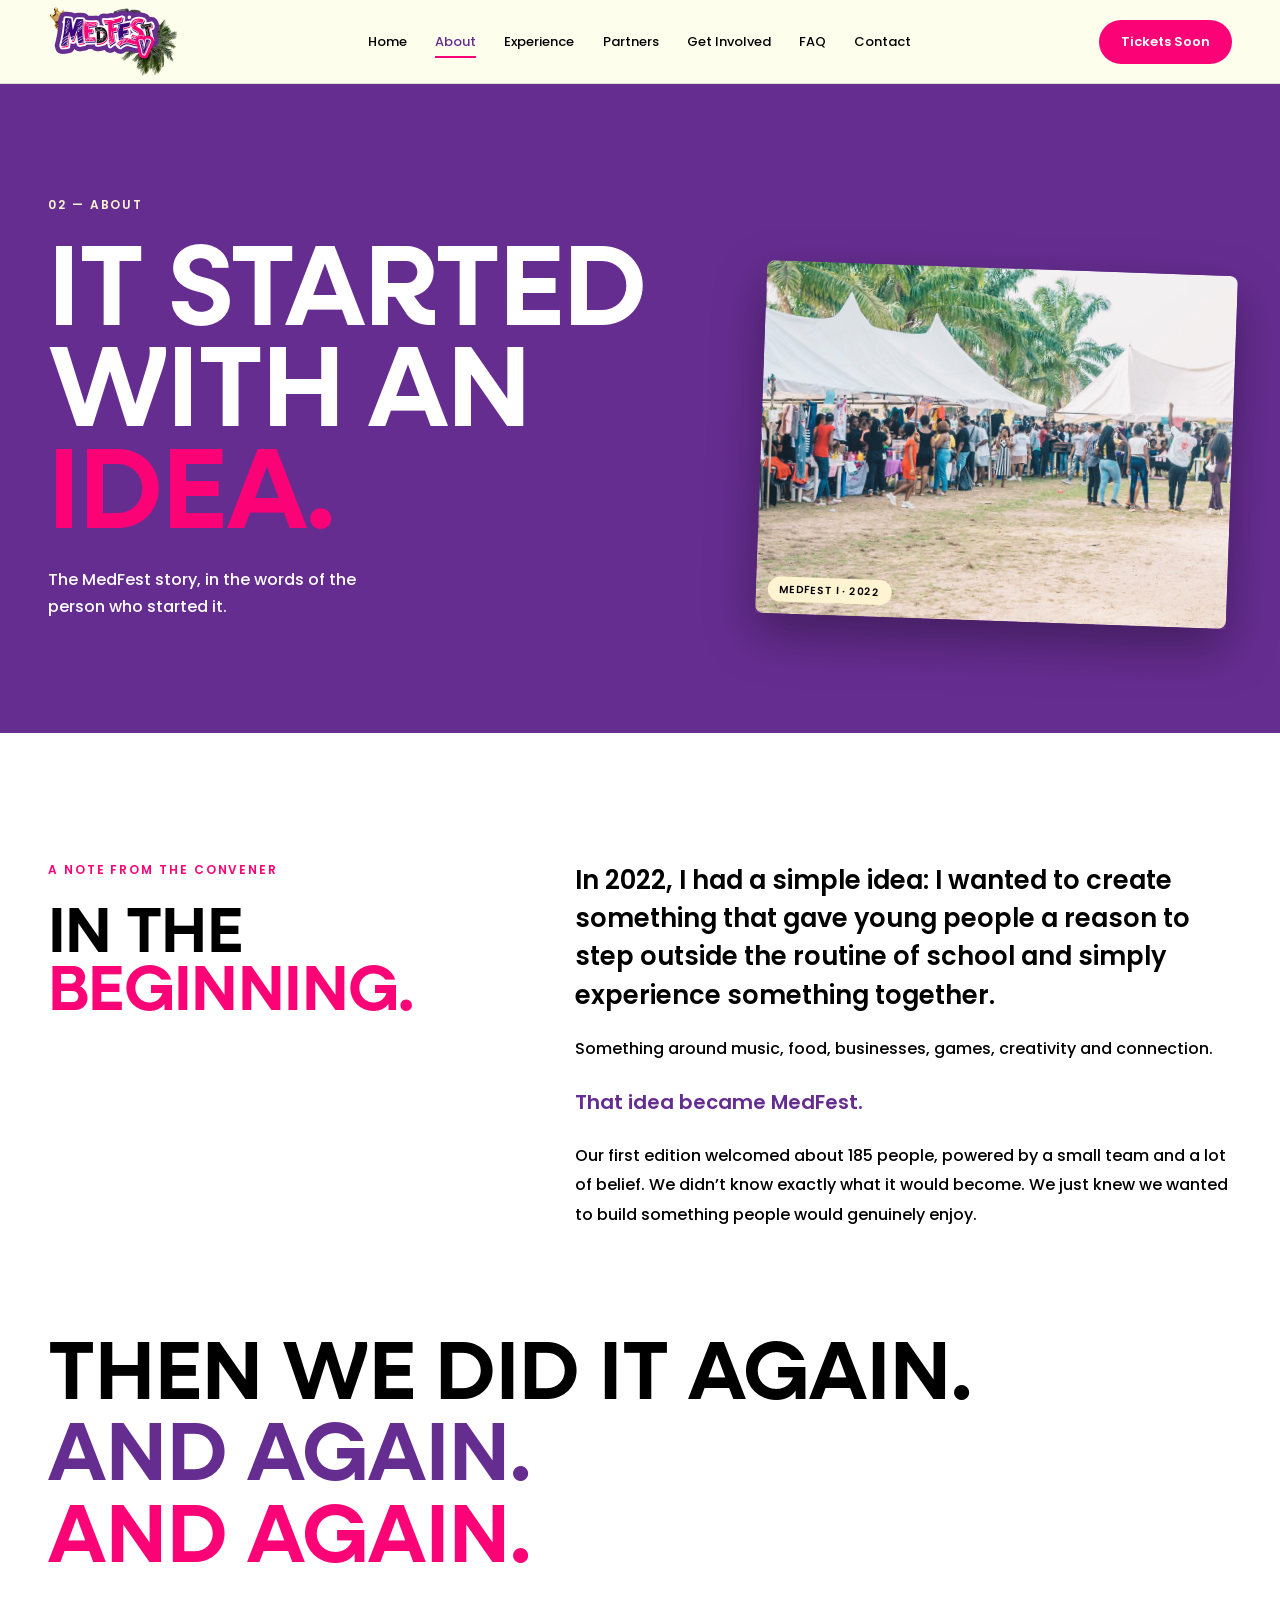
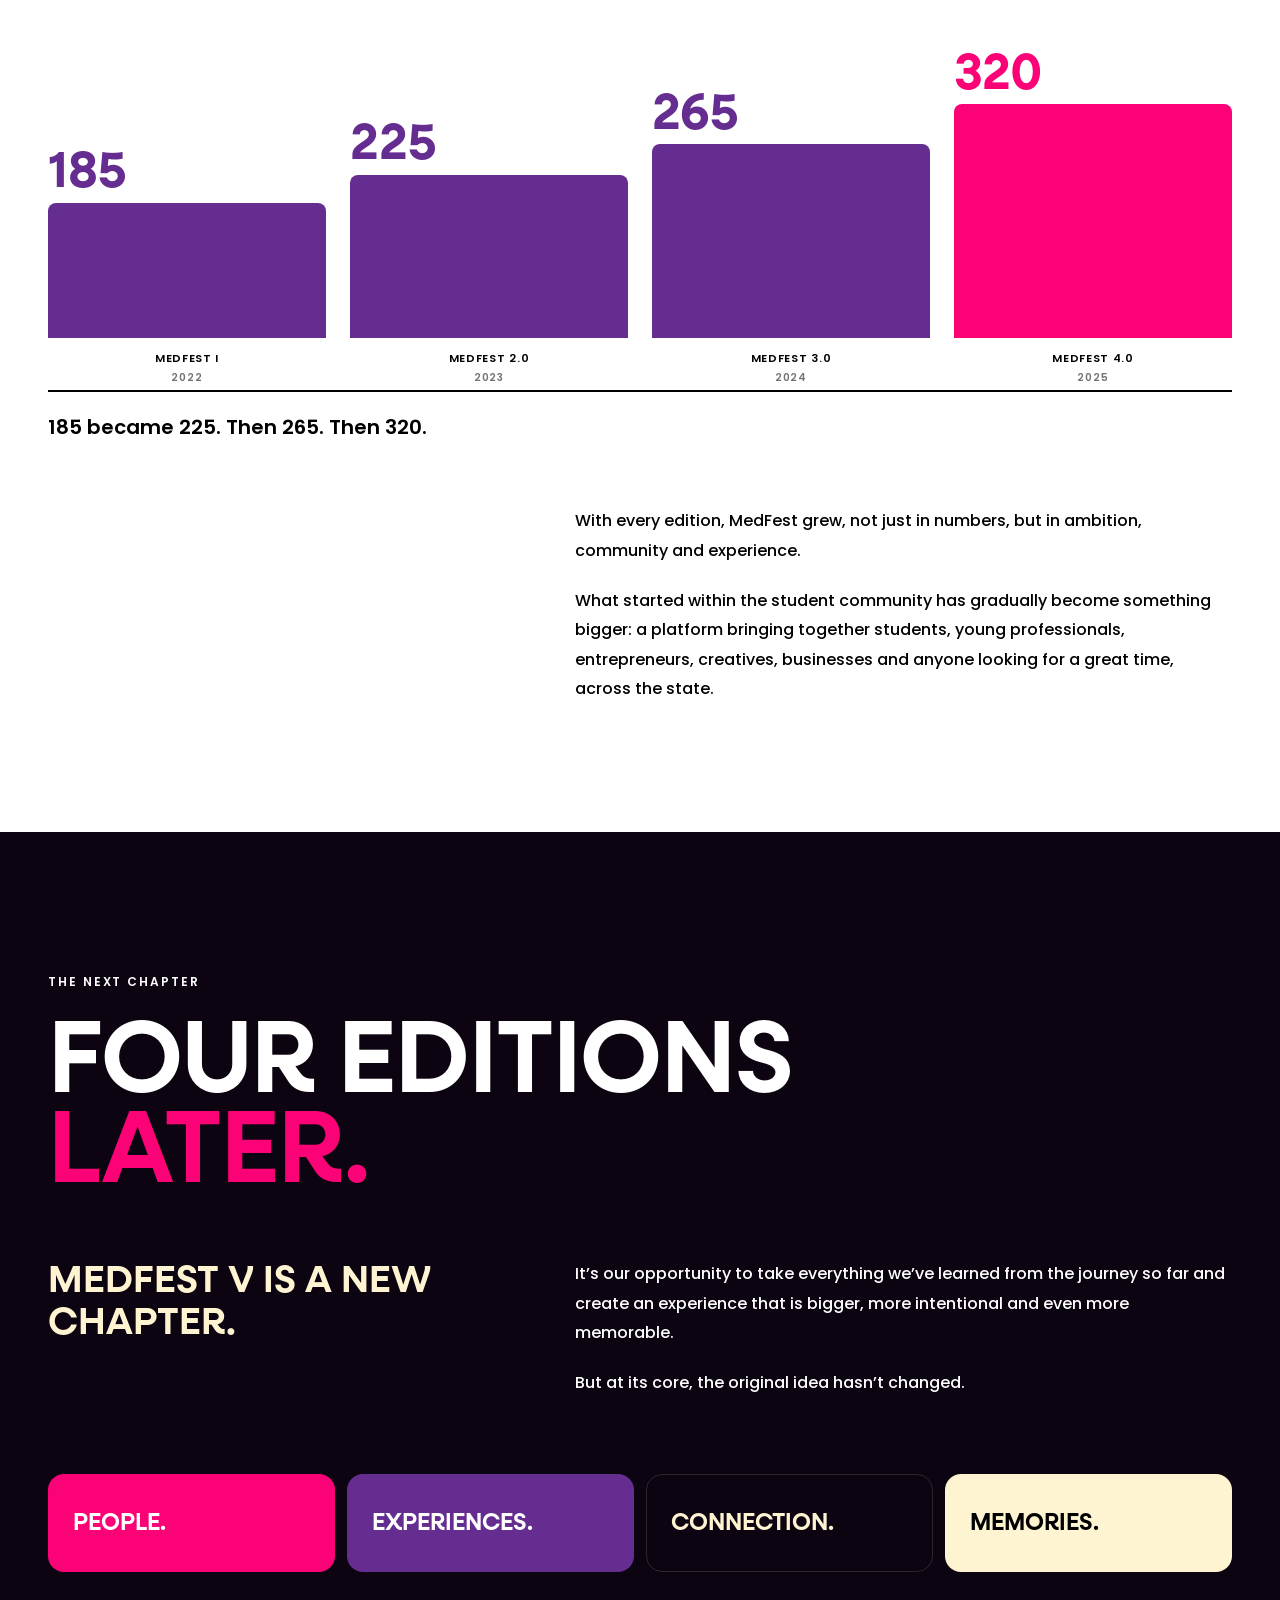
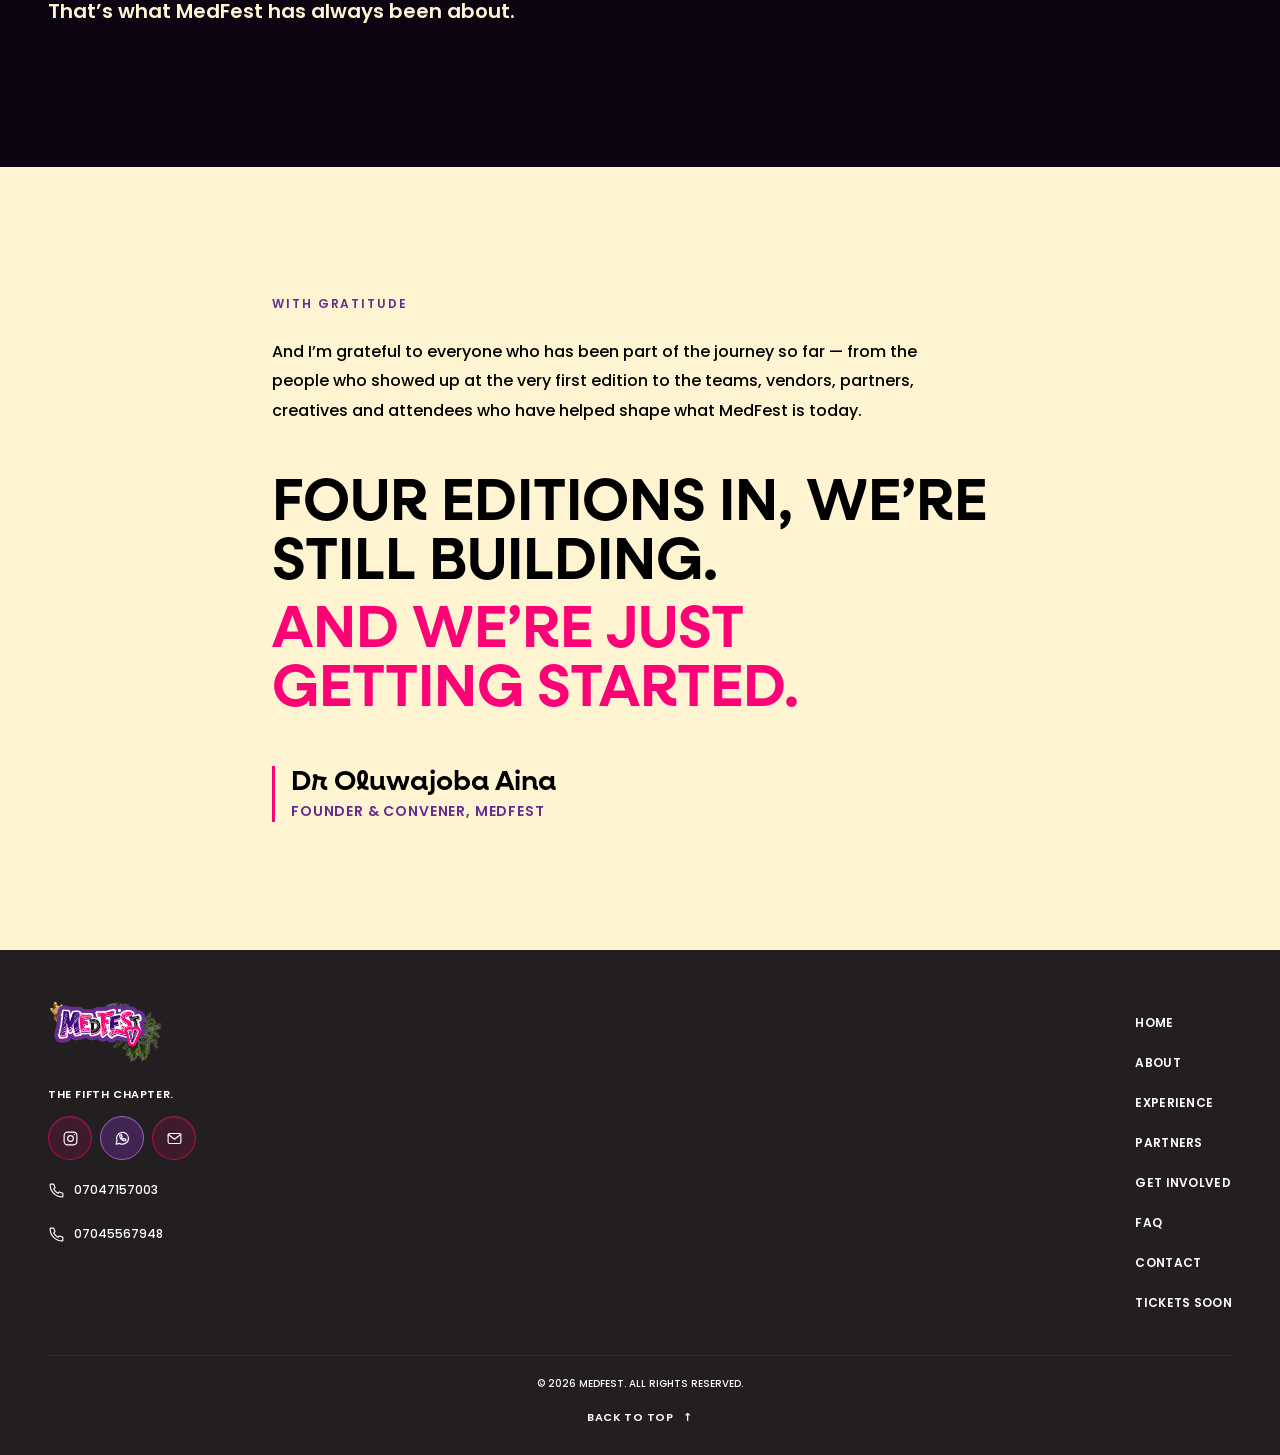
==== pages/about.html @ 867bdc74 "i didi" ====
<!doctype html>
<html lang="en">
  <head>
    <meta charset="UTF-8" />
    <meta name="viewport" content="width=device-width, initial-scale=1.0" />
    <title>About — MedFest V</title>
    <meta name="description" content="It started with an idea. Read the MedFest story from its founder and convener, Dr Oluwajoba Aina." />
    <link rel="icon" href="../assets/icons/favicon.svg" type="image/svg+xml" />
    <link rel="preconnect" href="https://fonts.googleapis.com" />
    <link rel="preconnect" href="https://fonts.gstatic.com" crossorigin />
    <link
      href="https://fonts.googleapis.com/css2?family=Poppins:wght@500;600&display=swap"
      rel="stylesheet"
    />
    <link rel="stylesheet" href="../css/reset.css" />
    <link rel="stylesheet" href="../css/variables.css" />
    <link rel="stylesheet" href="../css/global.css" />
    <link rel="stylesheet" href="../css/components.css" />
    <link rel="stylesheet" href="../css/footer.css" />
    <link rel="stylesheet" href="../css/pages.css" />
    <link rel="stylesheet" href="../css/motion.css" />
    <link rel="stylesheet" href="../css/desktop.css" />
    <link rel="stylesheet" href="../css/tickets.css" />
  </head>
  <body class="navigation-only about-page">
    <header>
      <div id="navbar-root" data-root="../" data-active="about"></div>
      <div id="mobile-menu-root" data-root="../" data-active="about"></div>
    </header>
    <main id="main-content">
      <section class="about-hero" aria-labelledby="about-title">
        <div class="container about-hero__layout">
          <div class="about-hero__content">
            <p class="section-label">02 &mdash; About</p>
            <h1 id="about-title">It started<br />with an <em>idea.</em></h1>
            <p class="about-hero__lead">The MedFest story, in the words of the person who started it.</p>
          </div>
          <figure class="about-hero__photo">
            <img
              src="../assets/images/Medfest 1/WhatsApp Image 2026-09-23 at 16.25.53.jpeg"
              alt="Guests queueing under vendor tents at the first MedFest in 2022"
              decoding="async"
            />
            <figcaption>MedFest I &middot; 2022</figcaption>
          </figure>
        </div>
      </section>

      <section class="about-note" aria-labelledby="about-note-title">
        <div class="container about-note__layout">
          <header class="about-note__head">
            <p class="section-label">A note from the Convener</p>
            <h2 id="about-note-title">In the<br /><em>beginning.</em></h2>
          </header>
          <div class="about-note__body">
            <p class="about-note__opening">
              In 2022, I had a simple idea: I wanted to create something that gave
              young people a reason to step outside the routine of school and
              simply experience something together.
            </p>
            <p>
              Something around music, food, businesses, games, creativity and
              connection.
            </p>
            <p class="about-note__strong">That idea became MedFest.</p>
            <p>
              Our first edition welcomed about 185 people, powered by a small team
              and a lot of belief. We didn&rsquo;t know exactly what it would
              become. We just knew we wanted to build something people would
              genuinely enjoy.
            </p>
          </div>
        </div>

        <div class="container about-growth">
          <p class="about-growth__lines" aria-label="Then we did it again. And again. And again.">
            <span>Then we did it again.</span>
            <span>And again.</span>
            <span>And again.</span>
          </p>
          <div class="about-growth__chart" role="list" aria-label="Attendance at each edition">
            <div class="about-growth__bar" role="listitem" style="--h: 58%">
              <span class="about-growth__value">185</span>
              <span class="about-growth__fill"></span>
              <span class="about-growth__label">MedFest I<small>2022</small></span>
            </div>
            <div class="about-growth__bar" role="listitem" style="--h: 70%">
              <span class="about-growth__value">225</span>
              <span class="about-growth__fill"></span>
              <span class="about-growth__label">MedFest 2.0<small>2023</small></span>
            </div>
            <div class="about-growth__bar" role="listitem" style="--h: 83%">
              <span class="about-growth__value">265</span>
              <span class="about-growth__fill"></span>
              <span class="about-growth__label">MedFest 3.0<small>2024</small></span>
            </div>
            <div class="about-growth__bar about-growth__bar--latest" role="listitem" style="--h: 100%">
              <span class="about-growth__value">320</span>
              <span class="about-growth__fill"></span>
              <span class="about-growth__label">MedFest 4.0<small>2025</small></span>
            </div>
          </div>
          <p class="about-growth__caption">185 became 225. Then 265. Then 320.</p>
        </div>

        <div class="container about-note__layout about-note__layout--after">
          <div class="about-note__head" aria-hidden="true"></div>
          <div class="about-note__body">
            <p>
              With every edition, MedFest grew, not just in numbers, but in
              ambition, community and experience.
            </p>
            <p>
              What started within the student community has gradually become
              something bigger: a platform bringing together students, young
              professionals, entrepreneurs, creatives, businesses and anyone
              looking for a great time, across the state.
            </p>
          </div>
        </div>
      </section>

      <section class="about-chapter" aria-labelledby="about-chapter-title">
        <div class="container">
          <p class="section-label">The next chapter</p>
          <h2 id="about-chapter-title">Four editions<br /><em>later.</em></h2>
          <div class="about-chapter__layout">
            <p class="about-chapter__lead">MedFest V is a new chapter.</p>
            <div class="about-chapter__copy">
              <p>
                It&rsquo;s our opportunity to take everything we&rsquo;ve learned
                from the journey so far and create an experience that is bigger,
                more intentional and even more memorable.
              </p>
              <p>
                But at its core, the original idea hasn&rsquo;t changed.
              </p>
            </div>
          </div>
          <ul class="about-pillars" aria-label="What MedFest has always been about">
            <li>People.</li>
            <li>Experiences.</li>
            <li>Connection.</li>
            <li>Memories.</li>
          </ul>
          <p class="about-chapter__closing">That&rsquo;s what MedFest has always been about.</p>
        </div>
      </section>

      <section class="about-thanks" aria-labelledby="about-thanks-title">
        <div class="container about-thanks__layout">
          <div class="about-thanks__copy">
            <p class="section-label" id="about-thanks-title">With gratitude</p>
            <p class="about-thanks__text">
              And I&rsquo;m grateful to everyone who has been part of the journey
              so far &mdash; from the people who showed up at the very first
              edition to the teams, vendors, partners, creatives and attendees who
              have helped shape what MedFest is today.
            </p>
            <p class="about-thanks__sign-off">
              Four editions in, we&rsquo;re still building.
              <em>And we&rsquo;re just getting started.</em>
            </p>
            <div class="about-signature">
              <p class="about-signature__name">Dr Oluwajoba Aina</p>
              <p class="about-signature__role">Founder &amp; Convener, MedFest</p>
            </div>
          </div>
        </div>
      </section>
    </main>
    <div id="footer-root" data-root="../"></div>
    <script src="../js/utils.js"></script>
    <script src="../data/site.js"></script>
    <script src="../components/navbar.js"></script>
    <script src="../components/footer.js"></script>
    <script src="../js/main.js"></script>
    <script src="../js/motion.js"></script>
    <script src="../js/tickets.js"></script>
  </body>
</html>
---- css/variables.css ----
/* ==========================================================================
   DESIGN TOKENS
   Source of truth: MEDFEST V Brand Presentation (Novura Studios).
   Brand colors:  fb0376 (magenta) · 662d91 (purple) · 000000 (black) · fff4d2 (cream)
  Brand type:    Display "Neulis" · Subheading/Body "Poppins"
   ========================================================================== */

@font-face {
  font-family: "Neulis";
  src: url("../assets/fonts/Neulis%20Font%20Family/Neulis-SemiBold.otf")
    format("opentype");
  font-weight: 600;
  font-style: normal;
  font-display: swap;
}

:root {
  /* ---- Brand colors (verbatim from brand doc) ---- */
  --brand-magenta: #fb0376;
  --brand-purple: #662d91;
  --brand-black: #000000;
  --brand-cream: #fff4d2;

  /* ---- Semantic color roles ---- */
  --color-background: #0c0410; /* near-black with a purple cast — festival night sky */
  --color-background-alt: #150819; /* slightly lifted panel background */
  --color-surface: #1c0d22; /* cards, panels */
  --color-surface-glass: rgba(
    102,
    45,
    145,
    0.28
  ); /* glassmorphism fill, tinted with brand purple */
  --color-border-glass: rgba(255, 244, 210, 0.14);
  --color-primary: var(--brand-magenta);
  --color-secondary: var(--brand-purple);
  --color-text: var(--brand-cream);
  --color-text-dim: #cbb9c4;
  --color-muted: #8d7a92;
  --color-accent: var(--brand-magenta);
  --color-on-light: var(--brand-black);

  /* Light section variant (for future content sections that flip to cream) */
  --color-background-light: var(--brand-cream);
  --color-text-on-light: #241129;

  /* ---- Typography ---- */
  --font-display: "Neulis", sans-serif;
  --font-body: "Poppins", system-ui, sans-serif;

  --fs-2xs: 0.75rem;
  --fs-xs: 0.875rem;
  --fs-sm: 1rem;
  --fs-md: 1.25rem;
  --fs-lg: 1.75rem;
  --fs-xl: 2.5rem;
  --fs-2xl: clamp(2.75rem, 6vw, 4.5rem);
  --fs-3xl: clamp(3.5rem, 9vw, 7.5rem);

  /* ---- Spacing scale ---- */
  --space-3xs: 0.25rem;
  --space-2xs: 0.5rem;
  --space-xs: 0.75rem;
  --space-sm: 1rem;
  --space-md: 1.5rem;
  --space-lg: 2.5rem;
  --space-xl: 4rem;
  --space-2xl: 6rem;
  --space-3xl: 9rem;

  /* ---- Radius ---- */
  --radius-sm: 0.5rem;
  --radius-md: 1rem;
  --radius-lg: 1.75rem;
  --radius-pill: 999px;

  /* ---- Motion ---- */
  --transition-fast: 150ms ease;
  --transition-medium: 320ms cubic-bezier(0.22, 1, 0.36, 1);
  --transition-slow: 640ms cubic-bezier(0.22, 1, 0.36, 1);

  /* ---- Layout ---- */
  --container-max: 1280px;
  --container-pad: clamp(1.25rem, 5vw, 3rem);
  --nav-height: 84px;

  /* ---- Elevation ---- */
  --shadow-glass: 0 8px 32px rgba(0, 0, 0, 0.45);
  --shadow-glow-magenta: 0 0 60px rgba(251, 3, 118, 0.35);
  --shadow-glow-purple: 0 0 80px rgba(102, 45, 145, 0.45);

  --z-nav: 100;
  --z-menu: 200;
  --z-overlay: 150;
}
---- css/global.css ----
/* ==========================================================================
   GLOBAL BASE STYLES
   ========================================================================== */

body {
  background-color: var(--color-background);
  color: var(--color-text);
  font-family: var(--font-body);
  font-weight: 500;
  overflow-x: hidden;
}

/* Ambient festival glow — fixed behind all content, cheap (CSS only, no JS/3D) */
body::before {
  content: "";
  position: fixed;
  inset: 0;
  z-index: -2;
  background:
    radial-gradient(
      60vw 60vw at 12% -10%,
      rgba(251, 3, 118, 0.22),
      transparent 60%
    ),
    radial-gradient(
      70vw 70vw at 110% 20%,
      rgba(102, 45, 145, 0.35),
      transparent 60%
    ),
    var(--color-background);
  pointer-events: none;
}

/* Subtle grain overlay so flat gradients feel textured, not sterile */
body::after {
  content: "";
  position: fixed;
  inset: 0;
  z-index: -1;
  pointer-events: none;
  opacity: 0.05;
  background-image: url("data:image/svg+xml,%3Csvg xmlns='http://www.w3.org/2000/svg' width='120' height='120'%3E%3Cfilter id='n'%3E%3CfeTurbulence type='fractalNoise' baseFrequency='0.85' numOctaves='2' stitchTiles='stitch'/%3E%3C/filter%3E%3Crect width='100%25' height='100%25' filter='url(%23n)'/%3E%3C/svg%3E");
}

.homepage::before,
.homepage::after {
  display: none;
}

h1,
h2,
h3,
h4 {
  font-family: var(--font-display);
  font-weight: 600;
  line-height: 1.05;
  letter-spacing: -0.01em;
}

p {
  max-width: 62ch;
  color: var(--color-text-dim);
}

a {
  transition: color var(--transition-fast);
  -webkit-tap-highlight-color: transparent;
}

button {
  -webkit-tap-highlight-color: transparent;
}

a:focus:not(:focus-visible),
button:focus:not(:focus-visible) {
  outline: none;
}

img {
  border-radius: var(--radius-sm);
}

/* Visible, brand-colored focus ring everywhere — accessibility floor */
:focus-visible {
  outline: 3px solid var(--brand-magenta);
  outline-offset: 3px;
  border-radius: var(--radius-sm);
}

/* Skip link — first focusable element, hidden until tabbed to */
.skip-link {
  position: absolute;
  top: -100%;
  left: var(--space-sm);
  z-index: 999;
  background: var(--brand-cream);
  color: var(--color-on-light);
  padding: var(--space-2xs) var(--space-sm);
  border-radius: var(--radius-sm);
  font-weight: 600;
  transition: top var(--transition-fast);
}

.skip-link:focus {
  top: var(--space-sm);
}

/* ---- Layout primitives ---- */
.container {
  width: 100%;
  max-width: var(--container-max);
  margin-inline: auto;
  padding-inline: var(--container-pad);
}

.visually-hidden {
  position: absolute;
  width: 1px;
  height: 1px;
  overflow: hidden;
  clip: rect(0 0 0 0);
  white-space: nowrap;
}

main {
  display: block;
}

/* ---- Buttons ---- */
.btn {
  display: inline-flex;
  align-items: center;
  justify-content: center;
  gap: var(--space-2xs);
  padding: 0.9em 1.9em;
  border-radius: var(--radius-pill);
  font-family: var(--font-body);
  font-weight: 600;
  font-size: var(--fs-xs);
  white-space: nowrap;
  transition:
    transform var(--transition-fast),
    box-shadow var(--transition-fast),
    background var(--transition-fast);
  will-change: transform;
}

.btn:hover {
  transform: translateY(-2px);
}

.btn:active {
  transform: translateY(0);
}

@media (prefers-reduced-motion: reduce) {
  .btn:hover {
    transform: none;
  }
}

.btn-primary {
  background: linear-gradient(135deg, var(--brand-magenta), #ff3f9a);
  color: var(--brand-cream);
  box-shadow: var(--shadow-glow-magenta);
}

.btn-primary:hover {
  box-shadow: 0 0 70px rgba(251, 3, 118, 0.5);
}

.btn-secondary {
  background: transparent;
  color: var(--brand-cream);
  border: 1.5px solid var(--color-border-glass);
  backdrop-filter: blur(8px);
}

.btn-secondary:hover {
  border-color: var(--brand-cream);
  background: rgba(255, 244, 210, 0.06);
}

/* ---- Section placeholder (used by future homepage sections) ---- */
.section-placeholder {
  padding-block: var(--space-2xl);
  text-align: center;
  border-top: 1px solid var(--color-border-glass);
}

.section-placeholder__eyebrow {
  color: var(--brand-magenta);
  font-weight: 600;
  font-size: var(--fs-xs);
  margin-bottom: var(--space-sm);
}

.section-placeholder ul {
  margin-top: var(--space-md);
  display: flex;
  flex-wrap: wrap;
  gap: var(--space-2xs);
  justify-content: center;
}

.section-placeholder li {
  padding: var(--space-3xs) var(--space-sm);
  border: 1px dashed var(--color-border-glass);
  border-radius: var(--radius-pill);
  font-size: var(--fs-xs);
  color: var(--color-muted);
}

/* ---- Simple page placeholder (About, Experience, Partners, etc.) ---- */
.page-placeholder {
  min-height: 60vh;
  display: flex;
  flex-direction: column;
  align-items: flex-start;
  justify-content: center;
  gap: var(--space-sm);
  padding-block: var(--space-3xl) var(--space-2xl);
}

.page-placeholder .tag {
  color: var(--brand-magenta);
  font-weight: 600;
  font-size: var(--fs-xs);
}
---- css/components.css ----
﻿/* ==========================================================================
   COMPONENTS
   ========================================================================== */

/* ---------------------------------------------------------------------
   Glass utility â€” applied selectively (nav, mobile menu, hero panel),
   never globally, per brand direction: glass creates hierarchy, not noise.
   --------------------------------------------------------------------- */
.glass {
  background: var(--color-surface-glass);
  backdrop-filter: blur(18px) saturate(140%);
  -webkit-backdrop-filter: blur(18px) saturate(140%);
  border: 1px solid var(--color-border-glass);
}

/* ---------------------------------------------------------------------
   NAVBAR
   --------------------------------------------------------------------- */
.navbar {
  position: fixed;
  inset: 0 0 auto;
  z-index: var(--z-nav);
  height: var(--nav-height);
  display: flex;
  align-items: center;
  background: var(--logo-background, #fdfeec);
  color: var(--brand-black);
  border-bottom: 1px solid rgba(0, 0, 0, 0.12);
}
.navbar__inner {
  display: flex;
  align-items: center;
  justify-content: space-between;
  gap: 24px;
}
.navbar__logo {
  display: inline-flex;
  align-items: center;
  gap: 6px;
  font-family: var(--font-display);
  font-size: 28px;
  font-weight: 600;
  letter-spacing: -1px;
  white-space: nowrap;
}
.navbar__logo span {
  color: var(--brand-purple);
}
.navbar__links {
  display: none;
  align-items: center;
  gap: clamp(18px, 2.2vw, 32px);
}
.navbar__link {
  position: relative;
  padding-block: 12px;
  font-size: 13px;
  font-weight: 500;
  white-space: nowrap;
}
.navbar__link:hover,
.navbar__link[aria-current="page"] {
  color: var(--brand-purple);
}
.navbar__link[aria-current="page"]::after {
  content: "";
  position: absolute;
  bottom: 5px;
  left: 0;
  right: 0;
  height: 2px;
  background: var(--brand-magenta);
}
.navbar__actions {
  display: flex;
  align-items: center;
  gap: 12px;
}
.navbar__tickets,
.mobile-menu__cta {
  background: var(--brand-magenta);
  color: #ffffff;
  box-shadow: none;
  border-radius: 999px;
  padding: 12px 22px;
  font-size: 13px;
  font-weight: 600;
}
.navbar__tickets:hover,
.navbar__tickets:active,
.mobile-menu__cta:hover,
.mobile-menu__cta:active {
  background: var(--brand-purple);
  color: #ffffff;
  box-shadow: none;
  transform: none;
}
.navbar__toggle {
  display: inline-flex;
  flex-direction: column;
  justify-content: center;
  align-items: center;
  gap: 5px;
  width: 44px;
  height: 44px;
}
.navbar__toggle span {
  width: 20px;
  height: 2px;
  background: var(--brand-black);
  transition:
    transform 150ms ease,
    opacity 150ms ease;
}
.navbar__toggle[aria-expanded="true"] span:nth-child(1) {
  transform: translateY(7px) rotate(45deg);
}
.navbar__toggle[aria-expanded="true"] span:nth-child(2) {
  opacity: 0;
}
.navbar__toggle[aria-expanded="true"] span:nth-child(3) {
  transform: translateY(-7px) rotate(-45deg);
}
.mobile-menu {
  position: fixed;
  inset: var(--nav-height) 0 auto;
  z-index: var(--z-menu);
  max-height: calc(100dvh - var(--nav-height));
  overflow-y: auto;
  padding: 16px var(--container-pad) 28px;
  background: var(--logo-background, #fdfeec);
  color: var(--brand-black);
  border-bottom: 1px solid rgba(0, 0, 0, 0.12);
}
.mobile-menu[hidden] {
  display: none;
}
.mobile-menu__links {
  display: flex;
  flex-direction: column;
}
.mobile-menu__link {
  padding: 13px 0;
  font-size: 15px;
  font-weight: 500;
}
.mobile-menu__link:hover,
.mobile-menu__link[aria-current="page"] {
  color: var(--brand-purple);
}
.mobile-menu__cta {
  align-self: flex-start;
  margin-top: 16px;
}
.navigation-only {
  background: var(--logo-background, #fdfeec);
}
.navigation-only::before,
.navigation-only::after {
  display: none;
}
@media (min-width: 1080px) {
  .navbar__links {
    display: flex;
  }
  .navbar__toggle,
  .mobile-menu {
    display: none;
  }
}
@media (max-width: 400px) {
  .navbar__inner {
    gap: 10px;
  }
  .navbar__logo {
    font-size: 24px;
  }
  .navbar__actions {
    gap: 4px;
  }
  .navbar__tickets {
    padding: 11px 15px;
    font-size: 12px;
  }
}
/* ---------------------------------------------------------------------
  HERO
  --------------------------------------------------------------------- */
.hero {
  position: relative;
  min-height: calc(92svh - var(--nav-height));
  margin-top: var(--nav-height);
  display: flex;
  align-items: center;
  isolation: isolate;
  overflow: hidden;
}

.hero__media,
.hero__slides,
.hero__slide,
.hero__overlay {
  position: absolute;
  inset: 0;
}

.hero__media {
  z-index: -2;
  background: #18091d;
}

.hero__slides,
.hero__slide {
  width: 100%;
  height: 100%;
}

.hero__slides {
  position: relative;
}

.hero__slide {
  position: absolute;
  inset: 0;
  object-fit: cover;
  object-position: center center;
  opacity: 0;
  transform: scale(1.02);
  transition:
    opacity var(--transition-slow),
    transform 7s ease-out;
}

.hero__slide.is-active {
  opacity: 1;
  transform: scale(1);
}

.hero__overlay {
  z-index: 1;
  background:
    linear-gradient(
      90deg,
      rgba(7, 2, 11, 0.82) 0%,
      rgba(13, 3, 17, 0.48) 48%,
      rgba(8, 2, 10, 0.25) 100%
    ),
    linear-gradient(
      0deg,
      rgba(7, 2, 11, 0.72) 0%,
      transparent 38%,
      rgba(7, 2, 11, 0.18) 100%
    );
  pointer-events: none;
}

.hero__content {
  position: relative;
  z-index: 2;
  display: grid;
  gap: var(--space-md);
  max-width: 46rem;
  padding-top: 0;
  padding-bottom: 7rem;
}

.hero__kicker {
  display: inline-flex;
  align-items: center;
  gap: var(--space-2xs);
  color: var(--brand-cream);
  font-size: var(--fs-xs);
  font-family: var(--font-body);
  font-weight: 600;
  padding-left: 0.8rem;
  border-left: 2px solid var(--brand-magenta);
  width: fit-content;
  text-transform: uppercase;
  letter-spacing: 0.16em;
}

.hero__title {
  font-family: var(--font-display);
  font-weight: 600;
  font-size: var(--fs-3xl);
  color: var(--brand-cream);
  text-wrap: balance;
  text-shadow: 0 4px 36px rgba(0, 0, 0, 0.35);
}

.hero__title-main,
.hero__title-accent {
  display: block;
  white-space: nowrap;
}

.hero__title-main {
  font-size: clamp(1.8rem, 6.5vw, 5rem);
  line-height: 1;
}

.hero__title-accent {
  font-size: clamp(2rem, 8vw, 7rem);
  line-height: 0.95;
  color: transparent;
  background: linear-gradient(
    120deg,
    var(--brand-magenta),
    #ff6fb3 60%,
    var(--brand-cream)
  );
  -webkit-background-clip: text;
  background-clip: text;
}

.hero__meta {
  font-family: var(--font-body);
  font-weight: 600;
  font-size: var(--fs-md);
  color: #ffffff;
  letter-spacing: 0.01em;
}

.hero__desc {
  font-family: var(--font-body);
  font-weight: 500;
  font-size: var(--fs-sm);
  color: #ffffff;
  max-width: 42ch;
}

.hero__actions {
  display: flex;
  flex-direction: column;
  align-items: flex-start;
  gap: var(--space-sm);
  margin-top: var(--space-2xs);
}

.hero__actions .btn {
  min-width: 11rem;
}

.hero__actions .btn-secondary {
  min-width: 14rem;
  justify-content: center;
}

.hero__actions .btn-primary:hover,
.hero__actions .btn-primary:active {
  background: var(--brand-purple);
  box-shadow: none;
}

.hero__actions .btn {
  -webkit-tap-highlight-color: transparent;
}

.hero__actions .btn:focus:not(:focus-visible) {
  outline: none;
}

.hero__scroll {
  position: absolute;
  left: var(--container-pad);
  bottom: var(--space-lg);
  display: flex;
  align-items: center;
  gap: var(--space-2xs);
  font-size: var(--fs-2xs);
  font-weight: 600;
  color: var(--color-muted);
  letter-spacing: 0.16em;
  text-transform: uppercase;
  opacity: 0.8;
}

.hero__scroll-line {
  width: 1px;
  height: 34px;
  background: linear-gradient(var(--brand-magenta), transparent);
  animation: scrollPulse 2.2s ease-in-out infinite;
  transform-origin: top;
}

.hero__next-anchor {
  height: clamp(8rem, 18vw, 16rem);
}

.hero__pattern-strip {
  height: clamp(2rem, 4vw, 3rem);
  overflow: hidden;
  background: var(--brand-black);
}

.hero__pattern-track {
  display: flex;
  width: max-content;
  height: 100%;
  animation: patternSlide 24s linear infinite;
}

.hero__pattern-track img {
  flex: 0 0 auto;
  width: clamp(18rem, 45vw, 34rem);
  height: 100%;
  margin-right: -2px;
  max-width: none;
  object-fit: cover;
  border-radius: 0;
}

@keyframes scrollPulse {
  0%,
  100% {
    transform: scaleY(0.4);
    opacity: 0.4;
  }
  50% {
    transform: scaleY(1);
    opacity: 1;
  }
}

@keyframes patternSlide {
  to {
    transform: translateX(-50%);
  }
}

@media (prefers-reduced-motion: reduce) {
  .hero__scroll-line {
    animation: none;
    transform: scaleY(1);
    opacity: 0.7;
  }
  .hero__slide {
    transition: none;
  }
  .hero__pattern-track {
    animation: none;
  }
}

@media (max-width: 560px) {
  .hero__scroll {
    bottom: 1.25rem;
    font-size: 0.65rem;
  }
  .hero__content {
    padding-bottom: 5rem;
  }
  .hero__overlay {
    background:
      linear-gradient(90deg, rgba(7, 2, 11, 0.76), rgba(7, 2, 11, 0.3)),
      linear-gradient(0deg, rgba(7, 2, 11, 0.78), transparent 55%);
  }
}

/* ---------------------------------------------------------------------
   FOOTER
   --------------------------------------------------------------------- */
.footer {
  border-top: 1px solid var(--color-border-glass);
  padding-block: var(--space-xl) var(--space-lg);
}

.footer__top {
  display: flex;
  flex-wrap: wrap;
  justify-content: space-between;
  gap: var(--space-lg);
  padding-bottom: var(--space-lg);
}

.footer__logo {
  font-family: var(--font-display);
  font-size: var(--fs-lg);
  font-weight: 600;
  color: var(--brand-cream);
}

.footer__logo span {
  color: var(--brand-magenta);
}

.footer__tagline {
  margin-top: var(--space-2xs);
  font-size: var(--fs-xs);
  max-width: 32ch;
}

.footer__nav {
  display: flex;
  flex-wrap: wrap;
  gap: var(--space-lg);
}

.footer__col h3 {
  font-family: var(--font-body);
  font-size: var(--fs-2xs);
  font-weight: 600;
  color: var(--color-muted);
  margin-bottom: var(--space-xs);
  letter-spacing: 0.06em;
}

.footer__col ul {
  display: grid;
  gap: var(--space-2xs);
}

.footer__col a {
  font-size: var(--fs-xs);
  color: var(--color-text-dim);
}

.footer__col a:hover {
  color: var(--brand-cream);
}

.footer__bottom {
  display: flex;
  flex-wrap: wrap;
  justify-content: space-between;
  gap: var(--space-sm);
  padding-top: var(--space-lg);
  border-top: 1px solid var(--color-border-glass);
  font-size: var(--fs-2xs);
  color: var(--color-muted);
}

/* Original supplied logo artwork, framed to its light-background variant. */
.navbar__logo {
  flex-shrink: 0;
}
.navbar__brand-image {
  display: block;
  width: 132px;
  height: 72px;
  object-fit: contain;
  border-radius: 0;
  mix-blend-mode: normal;
}
@media (max-width: 400px) {
  .navbar__brand-image {
    width: 110px;
    height: 60px;
  }
}

/* Suppress the browser's touch flash; keep :focus-visible for keyboards. */
.navbar a,
.navbar button,
.mobile-menu a {
  -webkit-tap-highlight-color: transparent;
}
.navbar a:focus:not(:focus-visible),
.navbar button:focus:not(:focus-visible),
.mobile-menu a:focus:not(:focus-visible) {
  outline: none;
}

/* Header contracts down-page and expands when scrolling back up. */
body {
  --current-nav-height: var(--nav-height);
}
body.nav-compact {
  --current-nav-height: 68px;
}
.navbar {
  height: var(--current-nav-height);
  transition:
    height var(--transition-medium),
    box-shadow var(--transition-medium);
}
.nav-compact .navbar {
  box-shadow: 0 4px 20px rgba(0, 0, 0, 0.08);
}
.navbar__brand-image {
  transform-origin: left center;
  transition: transform var(--transition-medium);
}
.nav-compact .navbar__brand-image {
  transform: scale(0.83);
}
.mobile-menu {
  top: var(--current-nav-height);
  max-height: calc(100dvh - var(--current-nav-height));
  transition:
    top var(--transition-medium),
    max-height var(--transition-medium);
}
.navbar__link::after,
.mobile-menu__link::after {
  content: "";
  position: absolute;
  left: 0;
  right: 0;
  bottom: 5px;
  height: 2px;
  background: var(--brand-magenta);
  transform: scaleX(0);
  transform-origin: left;
  transition: transform var(--transition-medium);
}
.mobile-menu__link {
  position: relative;
  align-self: flex-start;
}
.navbar__link[aria-current="page"]::after,
.mobile-menu__link[aria-current="page"]::after {
  transform: scaleX(1);
}
@media (hover: hover) {
  .navbar__link:hover::after,
  .mobile-menu__link:hover::after {
    transform: scaleX(1);
  }
}
.navbar__link:active::after,
.mobile-menu__link:active::after {
  transform: scaleX(1);
  transition: none;
}
@media (prefers-reduced-motion: reduce) {
  .navbar,
  .navbar__brand-image,
  .mobile-menu,
  .navbar__link::after,
  .mobile-menu__link::after {
    transition: none;
  }
}
---- css/footer.css ----
﻿/* Keep a full viewport of open space before the footer begins. */
.navigation-only {
  display: flex;
  flex-direction: column;
  min-height: 100dvh;
}
.navigation-only:not(.homepage) {
  padding-top: calc(100svh + var(--space-lg));
}
#footer-root {
  margin-top: auto;
  flex-shrink: 0;
  width: 100%;
}
.mf-footer {
  background: #231f20;
  position: relative;
  isolation: isolate;
  border-top: 0;

  color: #ffffff;
  padding-top: clamp(32px, 4vw, 56px);
}
.mf-footer__grid {
  display: grid;
  grid-template-columns: minmax(0, 1fr) max-content;
  align-items: start;
  gap: clamp(20px, 5vw, 80px);
  padding-bottom: 32px;
}
.mf-footer__brand {
  min-width: 0;
  max-width: 380px;
}
.mf-footer__logo {
  display: inline-flex;
  padding: 0;
  background: transparent;
  border-radius: 0;
}
.mf-footer__logo img {
  display: block;
  width: 116px;
  height: auto;
  border-radius: 0;
}
.mf-footer__tagline {
  margin-top: 16px;
  color: #ffffff;
  font-size: 11px;
  font-weight: 600;
  letter-spacing: 0.055em;
  text-transform: uppercase;
}
.mf-footer__socials {
  display: flex;
  flex-wrap: wrap;
  align-items: center;
  gap: 8px;
  margin-top: 14px;
}
.mf-footer__icon,
.mf-footer__phone {
  display: inline-flex;
  align-items: center;
  justify-content: center;
  min-width: 44px;
  min-height: 44px;
  font-size: 12px;
}
.mf-footer__icon {
  background: linear-gradient(
    145deg,
    rgba(255, 255, 255, 0.07),
    rgba(102, 45, 145, 0.16)
  );
  backdrop-filter: blur(12px);
  -webkit-backdrop-filter: blur(12px);
  border: 1px solid rgba(251, 3, 118, 0.4);
  box-shadow: inset 0 1px 0 rgba(255, 255, 255, 0.08);
  border-radius: 50%;
  color: #ffffff;
}
.mf-footer__icon:nth-child(2) {
  background: rgba(102, 45, 145, 0.45);
  border-color: #9860c0;
}
.mf-footer__icon:nth-child(1),
.mf-footer__icon:nth-child(3) {
  background: rgba(251, 3, 118, 0.13);
  border-color: rgba(251, 3, 118, 0.6);
}
.mf-footer__icon:hover {
  background: var(--brand-purple);
  border-color: var(--brand-purple);
}
.mf-footer__phones {
  display: flex;
  flex-direction: column;
  align-items: flex-start;
  flex-basis: 100%;
}
.mf-footer__phone {
  justify-content: flex-start;
  gap: 9px;
  white-space: nowrap;
  color: #ffffff;
}
.mf-footer__socials svg {
  flex-shrink: 0;
  width: 17px;
  height: 17px;
}
.mf-footer__nav {
  text-align: left;
  padding-top: 2px;
}
.mf-footer__nav ul {
  display: grid;
}
.mf-footer__nav a {
  position: relative;
  display: inline-flex;
  align-items: center;
  min-height: 40px;
  font-size: 12px;
  font-weight: 600;
  text-transform: uppercase;
  letter-spacing: 0.025em;
  color: #ffffff;
}
.mf-footer__nav a::after {
  content: "";
  position: absolute;
  left: 0;
  right: 0;
  bottom: 6px;
  height: 2px;
  background: var(--brand-magenta);
  transform: scaleX(0);
  transform-origin: left;
  transition: transform var(--transition-medium);
}
@media (hover: hover) {
  .mf-footer__nav a:hover::after {
    transform: scaleX(1);
  }
}
.mf-footer a,
.mf-footer button {
  -webkit-tap-highlight-color: transparent;
  transition:
    color var(--transition-fast),
    background var(--transition-fast);
}
.mf-footer a:hover,
.mf-footer button:hover {
  color: #ff70b2;
}
.mf-footer a:focus-visible,
.mf-footer button:focus-visible {
  outline: 2px solid var(--brand-cream);
  outline-offset: 4px;
}
.mf-footer__bottom {
  display: flex;
  flex-direction: column;
  align-items: center;
  gap: 4px;
  padding-block: 20px 16px;
  border-top: 1px solid rgba(102, 45, 145, 0.35);
  color: #ffffff;
  text-align: center;
}
.mf-footer__bottom small {
  font-size: 10px;
  text-transform: uppercase;
}
.mf-footer__top {
  display: inline-flex;
  align-items: center;
  justify-content: center;
  gap: 10px;
  min-height: 44px;
  font-size: 11px;
  font-weight: 600;
  letter-spacing: 0.04em;
  text-transform: uppercase;
  color: #ffffff;
}
@media (max-width: 360px) {
  .mf-footer__grid {
    gap: 14px;
  }
  .mf-footer__socials {
    gap: 3px;
  }
  .mf-footer__nav a {
    font-size: 11px;
  }
  .mf-footer__logo img {
    width: 104px;
  }
}
@media (prefers-reduced-motion: reduce) {
  .mf-footer a,
  .mf-footer button,
  .mf-footer__nav a::after {
    transition: none;
  }
}

/* Touch press feedback is immediate, so it appears before navigation. */
.mf-footer__nav a:active::after {
  transform: scaleX(1);
  transition: none;
}
.mf-footer__nav a:hover,
.mf-footer__nav a:active {
  color: #ffffff;
}
---- css/pages.css ----
/* ==========================================================================
   PAGE-SPECIFIC STYLES
   Phase 1 only styles the homepage hero + generic placeholder pages.
   Add a new block here (e.g. "ABOUT PAGE") when a page gets built out.
   ========================================================================== */

.page-placeholder__title {
  font-size: var(--fs-2xl);
  color: var(--brand-cream);
  max-width: 20ch;
}

.page-placeholder__desc {
  font-size: var(--fs-sm);
  max-width: 50ch;
}

.what-is {
  padding-block: clamp(5rem, 11vw, 10rem);
  background: #ffffff;
  color: var(--brand-black);
}

.what-is__intro {
  display: grid;
  grid-template-columns: minmax(0, 1.1fr) minmax(18rem, 0.9fr);
  gap: clamp(3rem, 9vw, 10rem);
  align-items: center;
}

.section-label {
  margin-bottom: var(--space-md);
  color: var(--brand-magenta);
  font-size: var(--fs-2xs);
  font-weight: 600;
  letter-spacing: 0.16em;
  text-transform: uppercase;
}

.what-is__statement h2 {
  max-width: 12ch;
  font-family: var(--font-display);
  font-size: clamp(3.5rem, 8vw, 8rem);
  line-height: 0.86;
  letter-spacing: 0;
  text-transform: uppercase;
}

.what-is__statement em {
  color: var(--brand-magenta);
  font-style: normal;
}

.what-is__copy {
  display: grid;
  gap: var(--space-md);
  max-width: 34rem;
  padding-bottom: var(--space-2xs);
  color: var(--brand-black);
  font-size: var(--fs-sm);
  line-height: 1.8;
}

.what-is__copy p {
  color: var(--brand-black);
}

.what-is__cards {
  display: grid;
  grid-template-columns: repeat(4, minmax(0, 1fr));
  gap: 1rem;
  margin-top: clamp(4rem, 8vw, 8rem);
}

.what-is__card {
  position: relative;
  isolation: isolate;
  overflow: hidden;
  min-width: 0;
  min-height: clamp(23rem, 32vw, 30rem);
  padding: clamp(1.25rem, 3vw, 2rem);
  display: flex;
  flex-direction: column;
  background: var(--brand-black);
  color: #ffffff;
}

.what-is__card-image {
  position: absolute;
  inset: 0;
  z-index: -2;
  width: 100%;
  height: 100%;
  object-fit: cover;
  object-position: var(--photo-position, center);
  border-radius: 0;
}

.what-is__card::after {
  content: "";
  position: absolute;
  inset: 0;
  z-index: -1;
  background: linear-gradient(
    180deg,
    rgba(0, 0, 0, 0.28),
    transparent 35%,
    rgba(0, 0, 0, 0.5) 65%,
    rgba(0, 0, 0, 0.92)
  );
}

.what-is__card--music {
  --photo-position: 30% center;
}
.what-is__card--food {
  --photo-position: center 55%;
}
.what-is__card--connection {
  --photo-position: 40% center;
}

.what-is__card-number {
  align-self: start;
  margin-bottom: auto;
  padding: 0.35rem 0.5rem;
  border: 1px solid rgba(255, 255, 255, 0.5);
  background: rgba(0, 0, 0, 0.24);
  font-size: var(--fs-2xs);
  font-weight: 600;
  letter-spacing: 0.12em;
}

.what-is__card h3 {
  margin-top: 6rem;
  color: #ffffff;
  font-family: var(--font-display);
  font-size: clamp(1.35rem, 2.3vw, 2rem);
  line-height: 1;
  text-transform: uppercase;
}

.what-is__card p {
  max-width: 23ch;
  margin-top: 0.75rem;
  color: #ffffff;
  font-size: var(--fs-2xs);
  line-height: 1.6;
}

.medfest-v {
  padding-block: clamp(5rem, 11vw, 10rem);
  background: var(--brand-purple);
  color: #ffffff;
}

.medfest-v__layout {
  display: block;
}

.medfest-v__content {
  display: grid;
  gap: var(--space-md);
  max-width: 52rem;
  margin-inline: auto;
}

.medfest-v__content h2 {
  max-width: 8ch;
  font-size: clamp(4rem, 9vw, 8rem);
  line-height: 0.84;
  text-transform: uppercase;
}

.medfest-v__content h2 em {
  color: var(--brand-magenta);
  font-style: normal;
}

.medfest-v__content p:not(.section-label) {
  max-width: 40ch;
  color: #ffffff;
  font-size: var(--fs-sm);
  line-height: 1.8;
}

.medfest-v__content .medfest-v__lead {
  color: #ffffff;
  font-family: var(--font-body);
  font-size: clamp(1.35rem, 2.5vw, 2rem);
  font-weight: 600;
  line-height: 1.15;
}

.medfest-v__cta {
  justify-self: start;
  margin-top: var(--space-2xs);
  color: #ffffff;
}

.medfest-v__cta:hover,
.medfest-v__cta:active {
  background: var(--brand-black);
  color: #ffffff;
}

.experience-section {
  padding-block: clamp(5rem, 11vw, 10rem);
  background: var(--brand-black);
  color: #ffffff;
}

.experience-section__intro {
  display: flex;
  align-items: end;
  justify-content: space-between;
  gap: var(--space-lg);
  margin-bottom: clamp(3rem, 7vw, 6rem);
}

.experience-section__intro .section-label {
  margin-bottom: 0;
  color: var(--brand-magenta);
}

.experience-section__intro h2 {
  max-width: 9ch;
  margin-left: auto;
  font-size: clamp(3.5rem, 8vw, 7rem);
  line-height: 0.85;
  text-align: right;
  text-transform: uppercase;
}

.experience-section__intro h2 em {
  color: var(--brand-magenta);
  font-style: normal;
}

.experience-grid {
  display: grid;
  grid-template-columns: repeat(3, minmax(0, 1fr));
  gap: 1rem;
}

.experience-card {
  position: relative;
  min-height: clamp(22rem, 38vw, 34rem);
  overflow: hidden;
  isolation: isolate;
  background: var(--brand-purple);
}

.experience-card img,
.experience-card__overlay {
  position: absolute;
  inset: 0;
  width: 100%;
  height: 100%;
}

.experience-card img {
  z-index: -2;
  object-fit: cover;
  border-radius: 0;
  transition: transform var(--transition-slow);
}

.experience-card__overlay {
  z-index: -1;
  background: linear-gradient(
    0deg,
    rgba(0, 0, 0, 0.9) 0%,
    rgba(0, 0, 0, 0.18) 65%,
    rgba(0, 0, 0, 0.08) 100%
  );
}

.experience-card__content {
  height: 100%;
  display: flex;
  flex-direction: column;
  justify-content: end;
  padding: clamp(1.25rem, 3vw, 2rem);
}

.experience-card__number {
  margin-bottom: auto;
  color: var(--brand-cream);
  font-size: var(--fs-2xs);
  font-weight: 600;
  letter-spacing: 0.14em;
}

.experience-card h3 {
  max-width: 12ch;
  color: #ffffff;
  font-size: clamp(1.5rem, 2.5vw, 2.3rem);
  line-height: 0.95;
  text-transform: uppercase;
}

.experience-card p {
  max-width: 28ch;
  margin-top: var(--space-xs);
  color: rgba(255, 255, 255, 0.82);
  font-size: var(--fs-2xs);
  line-height: 1.6;
}

.somewhere-tonight {
  --tonight-beige: #e8dbc4;
  position: relative;
  display: flex;
  min-height: 74vh;
  padding-block: clamp(2.75rem, 4.5vw, 4.5rem);
  background:
    radial-gradient(ellipse at 8% 85%, rgba(91, 28, 48, 0.32), transparent 55%),
    radial-gradient(ellipse at 90% 15%, rgba(17, 35, 66, 0.5), transparent 55%),
    #080808;
  color: var(--tonight-beige);
}

.somewhere-tonight::before {
  content: "";
  position: absolute;
  inset: 0;
  background: radial-gradient(
    circle at center,
    rgba(91, 28, 48, 0.16),
    transparent 45%
  );
  pointer-events: none;
}

.somewhere-tonight::after {
  content: "";
  position: absolute;
  top: clamp(2.5rem, 6vw, 5rem);
  right: clamp(2rem, 6vw, 7rem);
  width: clamp(5rem, 9vw, 9rem);
  height: clamp(5rem, 9vw, 9rem);
  border-radius: 50%;
  background: radial-gradient(
    circle at 30% 30%,
    #f4ecde 0%,
    #e8dbc4 28%,
    rgba(232, 219, 196, 0.45) 40%,
    rgba(232, 219, 196, 0.06) 70%,
    transparent 100%
  );
  box-shadow:
    0 0 40px rgba(255, 255, 255, 0.12),
    0 0 80px rgba(91, 28, 48, 0.2);
  opacity: 0.9;
  animation: moonFloat 8s ease-in-out infinite alternate;
  pointer-events: none;
}

.somewhere-tonight__inner {
  position: relative;
  z-index: 1;
  display: grid;
  gap: 1.1rem;
  align-content: center;
  margin-top: 1.5rem;
}

.somewhere-tonight h2 {
  max-width: 7ch;
  font-family: var(--font-display);
  font-size: clamp(2.5rem, 5.8vw, 5.8rem);
  line-height: 0.84;
  text-transform: uppercase;
  color: var(--tonight-beige);
}

.somewhere-tonight h2 em {
  color: var(--tonight-beige);
  font-style: normal;
}

.somewhere-tonight__intro {
  max-width: 32ch;
  color: var(--tonight-beige);
  font-size: clamp(1.15rem, 1.8vw, 1.98rem);
  line-height: 1.18;
  letter-spacing: -0.02em;
}

.somewhere-tonight__copy {
  max-width: 56rem;
  color: rgba(232, 219, 196, 0.9);
  font-size: 0.72rem;
  line-height: 1.8;
}

.somewhere-tonight__copy strong {
  color: var(--tonight-beige);
  font-weight: 700;
  letter-spacing: 0.04em;
}

.somewhere-tonight__tagline {
  margin-top: var(--space-xs);
  color: var(--tonight-beige);
  font-family: var(--font-display);
  font-size: clamp(1.45rem, 2.9vw, 2.9rem);
  line-height: 0.95;
  text-transform: uppercase;
}

.somewhere-tonight__tagline span {
  color: #c7b89e;
}

.somewhere-tonight__coming-wrap {
  width: 100vw;
  margin-left: calc(50% - 50vw);
  overflow: hidden;
  border-block: 1px solid rgba(232, 219, 196, 0.28);
  background: linear-gradient(
    90deg,
    rgba(17, 35, 66, 0.72),
    rgba(91, 28, 48, 0.18),
    rgba(17, 35, 66, 0.72)
  );
  box-shadow: 0 0 30px rgba(91, 28, 48, 0.18);
}

.somewhere-tonight__coming-track {
  display: flex;
  width: max-content;
  align-items: center;
  gap: 2.5rem;
  padding: 0.8rem 1.5rem;
  color: var(--tonight-beige);
  font-size: clamp(0.72rem, 1vw, 0.9rem);
  font-weight: 700;
  letter-spacing: 0.26em;
  text-transform: uppercase;
  white-space: nowrap;
  animation: somewhere-scroll 14s linear infinite;
}

.somewhere-tonight__coming-track span {
  position: relative;
  display: inline-block;
  padding-inline: 0.5rem;
}

.somewhere-tonight__coming-track span::before {
  content: "";
  position: absolute;
  inset: 50% auto auto -0.45rem;
  width: 0.4rem;
  height: 0.4rem;
  border-radius: 50%;
  background: var(--tonight-beige);
  transform: translateY(-50%);
  box-shadow: 0 0 14px rgba(232, 219, 196, 0.9);
}

@keyframes somewhere-scroll {
  0% {
    transform: translateX(0);
  }
  100% {
    transform: translateX(-50%);
  }
}

.medfest-numbers {
  padding-block: clamp(5rem, 10vw, 9rem);
  background: #ffffff;
  color: var(--brand-black);
}

.medfest-numbers__inner {
  display: grid;
  gap: clamp(1.5rem, 4vw, 3rem);
}

.medfest-numbers__intro {
  display: flex;
  align-items: end;
  justify-content: space-between;
  gap: 2rem;
}

.medfest-numbers h2 {
  max-width: 11ch;
  margin-left: auto;
  font-family: var(--font-display);
  font-size: clamp(2.8rem, 6vw, 6rem);
  line-height: 0.9;
  text-transform: uppercase;
  text-align: right;
  color: var(--brand-black);
}

.medfest-numbers__summary {
  max-width: 62rem;
  color: rgba(0, 0, 0, 0.75);
  font-size: clamp(0.9rem, 1.2vw, 1.1rem);
  line-height: 1.8;
}

.medfest-numbers__summary strong {
  color: var(--brand-magenta);
  font-weight: 600;
}

.medfest-numbers__grid {
  display: grid;
  grid-template-columns: repeat(4, minmax(0, 1fr));
  gap: 1rem;
}

.medfest-number {
  display: flex;
  flex-direction: column;
  justify-content: end;
  min-height: 15rem;
  padding: clamp(1.5rem, 3vw, 2.25rem);
  background: #662d91;
  border: 1px solid rgba(251, 3, 118, 0.28);
  box-shadow:
    inset 0 1px 0 rgba(255, 255, 255, 0.05),
    0 18px 38px rgba(0, 0, 0, 0.18),
    0 0 0 1px rgba(102, 45, 145, 0.12);
  transition:
    transform 240ms ease,
    box-shadow 240ms ease,
    border-color 240ms ease;
}

.medfest-number:is(:hover, :focus-visible, :active) {
  transform: translateY(-6px);
  border-color: rgba(251, 3, 118, 0.5);
  box-shadow:
    inset 0 1px 0 rgba(255, 255, 255, 0.08),
    0 22px 42px rgba(0, 0, 0, 0.26),
    0 0 35px rgba(251, 3, 118, 0.12);
}

.medfest-number__value {
  display: block;
  color: var(--brand-cream);
  font-family: var(--font-display);
  font-size: clamp(2.7rem, 5vw, 5rem);
  line-height: 0.9;
  letter-spacing: -0.04em;
}

.medfest-number__label {
  display: block;
  margin-top: 1rem;
  max-width: 12ch;
  color: rgba(255, 244, 210, 0.8);
  font-size: 0.8rem;
  font-weight: 600;
  line-height: 1.5;
  letter-spacing: 0.04em;
  text-transform: uppercase;
}

.journey {
  padding-block: clamp(5rem, 10vw, 8rem);
  overflow: hidden;
  background: var(--brand-purple);
  color: var(--brand-cream);
}

.journey__intro {
  display: grid;
  grid-template-columns: minmax(0, 1fr) minmax(16rem, 0.7fr);
  align-items: end;
  gap: 1.25rem 3rem;
  margin-bottom: clamp(3rem, 6vw, 5rem);
}

.journey__intro .section-label {
  grid-column: 1 / -1;
  margin-bottom: 0;
  color: var(--brand-cream);
}

.journey__intro h2 {
  max-width: 10ch;
  color: #ffffff;
  font-family: var(--font-display);
  font-size: clamp(3rem, 7vw, 6rem);
  line-height: 0.9;
  text-transform: uppercase;
}

.journey__intro h2 em {
  color: var(--brand-magenta);
  font-style: normal;
}

.journey__intro > p:last-child {
  max-width: 34ch;
  justify-self: end;
  color: #ffffff;
  font-size: var(--fs-sm);
  line-height: 1.7;
}

.journey__scroll {
  display: none;
}

.journey__track {
  position: relative;
  display: grid;
  grid-template-columns: repeat(4, minmax(0, 1fr));
  gap: 1rem;
}

.journey__track::before {
  content: "";
  position: absolute;
  top: -1.45rem;
  right: 0;
  left: 0;
  height: 1px;
  background: rgba(255, 244, 210, 0.4);
}

.journey__item {
  position: relative;
  min-width: 0;
}

.journey__stop {
  position: absolute;
  top: -1.8rem;
  left: 1rem;
  z-index: 1;
  width: 0.7rem;
  aspect-ratio: 1;
  border: 2px solid var(--brand-purple);
  border-radius: 50%;
  background: var(--brand-magenta);
  box-shadow: 0 0 0 1px var(--brand-cream);
}

.journey__photo {
  position: relative;
  aspect-ratio: 4 / 3;
}

.journey__photo > img {
  display: block;
  width: 100%;
  aspect-ratio: 4 / 3;
  height: 100%;
  object-fit: cover;
  border-radius: 0;
}

.journey__badge,
.journey__edition {
  position: absolute;
  right: 0.75rem;
  bottom: -0.65rem;
  z-index: 1;
  border: 2px solid var(--brand-cream);
  border-radius: 0.4rem;
  box-shadow: 0 4px 12px rgba(0, 0, 0, 0.3);
  transform: rotate(-5deg);
}

.journey__badge {
  display: block;
  width: 4.5rem;
  aspect-ratio: 106 / 78;
  overflow: hidden;
}

.journey__badge--wide {
  width: 6rem;
  aspect-ratio: 220 / 112;
}

.journey__badge--first {
  aspect-ratio: 146 / 128;
}

.journey__edition {
  padding: 0.5rem 0.65rem;
  background: var(--brand-purple);
  color: var(--brand-cream);
  font-family: var(--font-display);
  font-size: 0.85rem;
  font-weight: 700;
  text-transform: uppercase;
}

.journey__photo > .journey__edition-logo {
  position: absolute;
  right: 0.75rem;
  bottom: -0.65rem;
  z-index: 1;
  width: 7rem;
  height: 2.75rem;
  padding: 0.2rem;
  border: 2px solid var(--brand-cream);
  border-radius: 0.4rem;
  background: var(--brand-cream);
  box-shadow: 0 4px 12px rgba(0, 0, 0, 0.3);
  object-fit: contain;
  transform: rotate(-5deg);
}

.journey__copy {
  padding-top: 1.25rem;
}

.journey__theme {
  min-height: 1.2em;
  color: var(--brand-cream);
  font-size: 0.7rem;
  font-weight: 600;
  letter-spacing: 0.08em;
  line-height: 1.4;
  text-transform: uppercase;
}

.journey__copy h3 {
  margin-top: 0.35rem;
  color: var(--brand-magenta);
  font-family: var(--font-display);
  font-size: clamp(2.25rem, 4vw, 3.5rem);
  line-height: 1;
}

.journey__copy > p:last-child {
  margin-top: 0.6rem;
  color: rgba(255, 244, 210, 0.78);
  font-size: var(--fs-2xs);
  line-height: 1.6;
}

@keyframes moonFloat {
  0% {
    transform: translateY(0) scale(1);
    opacity: 0.78;
  }
  100% {
    transform: translateY(-12px) scale(1.04);
    opacity: 1;
  }
}

@media (hover: hover) {
  .experience-card:hover img {
    transform: scale(1.06);
  }
}

@media (max-width: 800px) {
  .what-is__intro {
    grid-template-columns: 1fr;
    gap: var(--space-2xl);
  }

  .what-is__copy {
    max-width: 42rem;
  }

  .what-is__cards {
    grid-template-columns: repeat(2, minmax(0, 1fr));
  }

  .what-is__card h3 {
    font-size: clamp(1.3rem, 3.5vw, 1.8rem);
    overflow-wrap: anywhere;
  }

  .experience-section__intro {
    display: block;
  }

  .experience-section__intro h2 {
    margin-top: var(--space-lg);
    margin-left: 0;
    text-align: left;
  }

  .experience-grid {
    grid-template-columns: repeat(2, minmax(0, 1fr));
  }

  .somewhere-tonight__intro {
    max-width: 22ch;
  }

  .medfest-numbers__intro {
    display: block;
  }

  .medfest-numbers h2 {
    margin-top: var(--space-lg);
    margin-left: 0;
    text-align: left;
  }

  .medfest-numbers__grid {
    grid-template-columns: repeat(2, minmax(0, 1fr));
  }

  .journey__track {
    grid-auto-columns: minmax(15rem, 42vw);
    grid-auto-flow: column;
    grid-template-columns: none;
    overflow-x: auto;
    overscroll-behavior-inline: contain;
    padding: 2.5rem 0 1.25rem;
    scroll-snap-type: x mandatory;
    scrollbar-color: var(--brand-magenta) rgba(255, 244, 210, 0.2);
    scrollbar-width: thin;
  }

  .journey__track::before {
    top: 1.35rem;
  }

  .journey__track:has(+ .journey__scroll:not([hidden])) {
    scrollbar-width: none;
  }

  .journey__track:has(+ .journey__scroll:not([hidden]))::-webkit-scrollbar {
    display: none;
  }

  .journey__track--scrubbing {
    scroll-snap-type: none;
  }

  .journey__scroll:not([hidden]) {
    display: flex;
    align-items: center;
    min-height: 44px;
    background: linear-gradient(
        rgba(255, 244, 210, 0.25),
        rgba(255, 244, 210, 0.25)
      )
      center / 100% 12px no-repeat;
  }

  .journey__scroll-button {
    flex: 0 0 44px;
    height: 44px;
    padding: 0;
    border: 0;
    background: transparent;
    color: var(--brand-magenta);
    font-size: 12px;
    cursor: pointer;
  }

  .journey__scroll-button:disabled {
    opacity: 0.4;
    cursor: default;
  }

  .journey__scroll-range {
    appearance: none;
    -webkit-appearance: none;
    flex: 1;
    min-width: 0;
    height: 44px;
    margin: 0;
    padding: 0;
    background: transparent;
    cursor: ew-resize;
  }

  .journey__scroll-range::-webkit-slider-runnable-track {
    height: 8px;
    background: transparent;
  }

  .journey__scroll-range::-moz-range-track {
    height: 8px;
    background: transparent;
  }

  .journey__scroll-range::-webkit-slider-thumb {
    appearance: none;
    -webkit-appearance: none;
    width: var(--scroll-thumb, 25%);
    height: 8px;
    border: 0;
    border-radius: 999px;
    background: var(--brand-magenta);
  }

  .journey__scroll-range::-moz-range-thumb {
    width: var(--scroll-thumb, 25%);
    height: 8px;
    border: 0;
    border-radius: 999px;
    background: var(--brand-magenta);
  }

  .journey__scroll :focus-visible {
    outline: 2px solid var(--brand-cream);
    outline-offset: 2px;
  }

  .journey__stop {
    top: 1rem;
  }

  .journey__item {
    scroll-snap-align: start;
  }
}

@media (max-width: 480px) {
  .what-is__statement h2 {
    font-size: clamp(2.8rem, 13vw, 5rem);
  }

  .somewhere-tonight h2 {
    max-width: 7ch;
  }

  .somewhere-tonight__tagline {
    font-size: clamp(1.7rem, 9vw, 2.6rem);
  }

  .medfest-numbers__grid {
    grid-template-columns: 1fr;
  }

  .medfest-number {
    min-height: 12rem;
  }

  .what-is__cards {
    grid-template-columns: 1fr;
  }

  .what-is__card {
    min-height: 26rem;
  }

  .experience-grid {
    grid-template-columns: 1fr;
  }

  .experience-card {
    min-height: 24rem;
  }

  .journey__intro {
    grid-template-columns: 1fr;
  }

  .journey__intro > p:last-child {
    justify-self: start;
  }

  .journey__track {
    grid-auto-columns: minmax(15rem, 82vw);
  }
}

/* Brand partnerships */
.for-brands {
  padding-block: clamp(4rem, 8vw, 8rem);
  background: var(--brand-cream);
  color: var(--brand-black);
}

.for-brands__layout {
  display: grid;
  grid-template-columns: minmax(0, 0.9fr) minmax(0, 1.1fr);
  align-items: center;
  gap: clamp(2rem, 6vw, 6rem);
}

.for-brands__photo {
  position: relative;
  align-self: center;
}

.for-brands__slides {
  position: relative;
  width: 100%;
  aspect-ratio: 1396 / 772;
  overflow: hidden;
}

.for-brands__slide,
.for-brands__slide > img {
  position: absolute;
  inset: 0;
  width: 100%;
  height: 100%;
}

.for-brands__slide[hidden] {
  display: none;
}

.for-brands__slide {
  animation: brand-slide-in 450ms ease both;
}

.for-brands__slide > img {
  display: block;
  object-fit: cover;
  border-radius: 0;
}

.for-brands__slide--identity {
  background: transparent;
}

.for-brands__slide--identity > .for-brands__identity-backdrop {
  z-index: 0;
  filter: blur(5px) brightness(0.58);
  transform: scale(1.04);
}

.for-brands__identity-ghost {
  position: absolute;
  top: 50%;
  left: 50%;
  z-index: 1;
  width: max-content;
  color: rgba(102, 45, 145, 0.48);
  font-family: var(--font-display);
  font-size: clamp(2rem, 7vw, 6rem);
  line-height: 1;
  text-transform: uppercase;
  white-space: nowrap;
  filter: blur(4px);
  opacity: 0.55;
  transform: translate(-50%, -50%);
  pointer-events: none;
}

.for-brands__identity-logo-tile {
  position: absolute;
  top: 50%;
  left: 50%;
  z-index: 2;
  display: grid;
  place-items: center;
  width: min(82%, 28rem);
  padding: clamp(0.6rem, 2vw, 1.25rem);
  background: var(--brand-cream);
  box-shadow: 0 0.8rem 2rem rgba(35, 17, 52, 0.16);
  transform: translate(-50%, -50%);
}

.for-brands__identity-logo {
  display: block;
  width: 100%;
  height: auto;
  object-fit: contain;
}

.for-brands__slide--coming-soon > img {
  filter: blur(5px) brightness(0.58);
  transform: scale(1.04);
}

.for-brands__coming-soon {
  position: absolute;
  inset: 12%;
  display: grid;
  align-content: center;
  justify-items: center;
  padding: clamp(1rem, 4vw, 3rem);
  border: 1px solid rgba(255, 244, 210, 0.72);
  background: rgba(102, 45, 145, 0.72);
  box-shadow: 0 1rem 3rem rgba(35, 17, 52, 0.18);
  color: #ffffff;
  text-align: center;
  backdrop-filter: blur(18px);
  -webkit-backdrop-filter: blur(18px);
}

.for-brands__coming-soon span {
  color: var(--brand-cream);
  font-size: 0.7rem;
  font-weight: 600;
  letter-spacing: 0.14em;
  text-transform: uppercase;
}

.for-brands__coming-soon strong {
  margin-top: 0.55rem;
  font-family: var(--font-display);
  font-size: clamp(2rem, 5vw, 4.5rem);
  line-height: 0.95;
  text-transform: uppercase;
}

.for-brands__coming-soon p {
  max-width: 30ch;
  margin-top: 0.75rem;
  color: #ffffff;
  font-size: var(--fs-2xs);
  line-height: 1.5;
}

.for-brands__carousel-controls {
  position: absolute;
  inset: 0;
  z-index: 2;
  pointer-events: none;
}

.for-brands__carousel-arrow {
  position: absolute;
  top: 50%;
  pointer-events: auto;
  transform: translateY(-50%);
  display: grid;
  place-items: center;
  width: 2.75rem;
  height: 2.75rem;
  padding: 0;
  border: 1px solid rgba(102, 45, 145, 0.42);
  border-radius: 50%;
  background: rgba(255, 244, 210, 0.4);
  color: var(--brand-purple);
  font-size: 1.25rem;
  opacity: 0.68;
  cursor: pointer;
  backdrop-filter: blur(12px);
  -webkit-backdrop-filter: blur(12px);
  transition:
    background-color 180ms ease,
    border-color 180ms ease,
    opacity 180ms ease;
}

.for-brands__carousel-arrow[data-brand-previous] {
  left: 1rem;
}

.for-brands__carousel-arrow[data-brand-next] {
  right: 1rem;
}

.for-brands__carousel-arrow:hover {
  border-color: var(--brand-magenta);
  background: var(--brand-magenta);
  color: #ffffff;
  box-shadow: 0 0 0 2px rgba(255, 255, 255, 0.22);
  opacity: 1;
  transform: translateY(-50%);
}

.for-brands__carousel-count {
  display: flex;
  justify-content: flex-end;
  align-items: baseline;
  gap: 0.3rem;
  margin-top: 0.65rem;
  padding-inline: 0.1rem;
  color: var(--brand-black);
  font-size: 0.75rem;
  font-variant-numeric: tabular-nums;
}

.for-brands__carousel-count [data-brand-slide-current] {
  color: var(--brand-magenta);
  font-weight: 600;
}

.for-brands__carousel-arrow:focus-visible {
  outline: 2px solid #ffffff;
  outline-offset: 2px;
}

@keyframes brand-slide-in {
  from {
    opacity: 0.65;
  }
  to {
    opacity: 1;
  }
}

.for-brands h2 {
  color: var(--brand-black);
  font-family: var(--font-display);
  font-size: clamp(2.8rem, 5.5vw, 5.5rem);
  line-height: 0.95;
  text-transform: uppercase;
}

.for-brands h2 em {
  color: var(--brand-purple);
  font-style: normal;
}

.for-brands__intro {
  margin-top: 1.75rem;
  max-width: 45ch;
  color: var(--brand-black);
  line-height: 1.7;
}

.for-brands__opportunities {
  display: grid;
  grid-template-columns: repeat(2, minmax(0, 1fr));
  gap: 0 1.5rem;
  padding: 0;
  margin-block: 1.5rem 2rem;
  list-style: none;
}

.for-brands__opportunities li {
  display: flex;
  align-items: baseline;
  gap: 0.6rem;
  padding-block: 1rem;
  border-bottom: 1px solid rgba(102, 45, 145, 0.22);
  font-size: 0.875rem;
}

.for-brands__opportunities li::before {
  content: "";
  flex: 0 0 0.4rem;
  height: 0.4rem;
  border-radius: 50%;
  background: var(--brand-magenta);
}

.for-brands__cta {
  gap: 1.5rem;
}

.partnership-page {
  padding-block: clamp(9rem, 15vw, 13rem) 6rem;
  min-height: 80vh;
  background: var(--brand-cream);
  color: var(--brand-black);
}

.partnership-page h1 {
  max-width: 13ch;
  color: var(--brand-purple);
  font-size: clamp(3rem, 7vw, 6rem);
  line-height: 1;
  text-transform: uppercase;
}

.partnership-page p:not(.section-label) {
  max-width: 60ch;
  margin-block: 1.5rem;
  color: var(--brand-black);
  line-height: 1.8;
}

.partnership-page__email {
  display: block;
  width: fit-content;
  margin-top: 1.5rem;
  color: var(--brand-purple);
  text-decoration: underline;
  overflow-wrap: anywhere;
}

@media (max-width: 800px) {
  .for-brands__layout {
    grid-template-columns: 1fr;
  }
  .for-brands__content {
    grid-row: 1;
  }
}

@media (max-width: 480px) {
  .for-brands__opportunities {
    grid-template-columns: 1fr;
  }
  .for-brands__cta {
    width: 100%;
    gap: 0.75rem;
  }
}

/* Journey: MedFest 2.0 logo tile (transparent logo on cream, sized to match badges) */
.journey__photo > .journey__edition-logo {
  width: 8.25rem;
  height: auto;
  aspect-ratio: 745 / 252;
  padding: 0.4rem 0.6rem;
  box-sizing: border-box;
  object-fit: contain;
}

/* Gallery */
.gallery {
  padding-block: clamp(5rem, 10vw, 8rem);
  background: var(--color-background);
  color: var(--brand-cream);
}

.gallery__intro {
  margin-bottom: clamp(2.5rem, 5vw, 4rem);
}

.gallery__intro h2 {
  color: #ffffff;
  font-family: var(--font-display);
  font-size: clamp(3rem, 7vw, 6rem);
  line-height: 0.9;
  text-transform: uppercase;
}

.gallery__intro h2 em {
  color: var(--brand-magenta);
  font-style: normal;
}

.gallery__grid {
  display: grid;
  grid-template-columns: repeat(4, minmax(0, 1fr));
  grid-auto-rows: clamp(9rem, 17vw, 15rem);
  gap: 0.75rem;
}

.gallery__item {
  position: relative;
  min-width: 0;
  overflow: hidden;
  background: var(--color-surface);
}

.gallery__item img {
  display: block;
  width: 100%;
  height: 100%;
  object-fit: cover;
  transition: transform 0.6s ease;
}

.gallery__item figcaption {
  position: absolute;
  bottom: 0.75rem;
  left: 0.75rem;
  padding: 0.3rem 0.65rem;
  border-radius: 999px;
  background: rgba(12, 4, 16, 0.72);
  color: var(--brand-cream);
  font-size: 0.65rem;
  font-weight: 600;
  letter-spacing: 0.08em;
  text-transform: uppercase;
  backdrop-filter: blur(6px);
}

.gallery__item--a { grid-column: span 2; grid-row: span 2; }
.gallery__item--b { grid-row: span 2; }
.gallery__item--e { grid-row: span 2; }
.gallery__item--f { grid-column: span 2; }

.gallery__footer {
  display: flex;
  justify-content: center;
  margin-top: clamp(2.5rem, 5vw, 3.5rem);
}

@media (hover: hover) {
  .gallery__item:hover img {
    transform: scale(1.05);
  }
}

@media (prefers-reduced-motion: reduce) {
  .gallery__item img {
    transition: none;
  }
}

@media (max-width: 900px) {
  .gallery__grid {
    grid-template-columns: repeat(2, minmax(0, 1fr));
    grid-auto-rows: 11rem;
  }

  .gallery__item--a { grid-column: span 2; grid-row: span 2; }
  .gallery__item--b { grid-row: span 2; }
  .gallery__item--e { grid-row: span 2; }
  .gallery__item--f { grid-column: span 2; }
}

@media (max-width: 480px) {
  .gallery__grid {
    grid-auto-rows: 9rem;
    gap: 0.5rem;
  }

  .gallery__item--a { grid-row: span 2; }
}

/* Final CTA */
.final-cta {
  padding-block: clamp(5rem, 11vw, 9rem);
  background: var(--brand-magenta);
  color: var(--brand-cream);
  text-align: center;
}

.final-cta__inner {
  display: flex;
  flex-direction: column;
  align-items: center;
}

.final-cta h2 {
  color: #ffffff;
  font-family: var(--font-display);
  font-size: clamp(3rem, 10vw, 8rem);
  line-height: 0.9;
  text-transform: uppercase;
}

.final-cta h2 em {
  color: var(--brand-cream);
  font-style: normal;
}

.final-cta__meta {
  color: #ffffff;
  margin-top: clamp(1.5rem, 3vw, 2.25rem);
  font-size: var(--fs-md);
  font-weight: 600;
  letter-spacing: 0.06em;
  text-transform: uppercase;
}

.final-cta__lines {
  display: flex;
  flex-direction: column;
  gap: 0.2rem;
  margin-top: clamp(1.5rem, 3vw, 2.25rem);
  color: #ffffff;
  font-size: var(--fs-md);
  line-height: 1.5;
}

.final-cta__tagline {
  margin-top: 1rem;
  color: var(--brand-cream);
  font-size: var(--fs-md);
  font-weight: 600;
}

.final-cta__button {
  margin-top: clamp(2rem, 4vw, 3rem);
  padding: 1.05em 2.6em;
  background: var(--brand-cream);
  color: var(--brand-black);
  font-size: var(--fs-sm);
  letter-spacing: 0.04em;
  text-transform: uppercase;
  box-shadow: 0 10px 30px rgba(0, 0, 0, 0.25);
}

.final-cta__button:hover {
  background: #ffffff;
}

/* ==========================================================================
   ABOUT PAGE
   ========================================================================== */
.about-page.navigation-only:not(.homepage) {
  padding-top: 0;
}

.about-hero {
  margin-top: var(--nav-height);
  padding-block: clamp(4rem, 9vw, 7rem);
  background: var(--brand-purple);
  color: #ffffff;
}

.about-hero__layout {
  display: grid;
  grid-template-columns: minmax(0, 1.15fr) minmax(0, 0.85fr);
  align-items: end;
  gap: clamp(2rem, 6vw, 5rem);
}

.about-hero .section-label {
  color: var(--brand-cream);
}

.about-hero h1 {
  color: #ffffff;
  font-family: var(--font-display);
  font-size: clamp(3.25rem, 9vw, 8rem);
  line-height: 0.88;
  text-transform: uppercase;
}

.about-hero h1 em,
.about-chapter h2 em,
.about-note__head h2 em {
  color: var(--brand-magenta);
  font-style: normal;
}

.about-hero__lead {
  max-width: 34ch;
  margin-top: var(--space-md);
  font-size: var(--fs-sm);
  line-height: 1.7;
}

.about-hero__photo {
  position: relative;
  margin: 0;
  transform: rotate(2deg);
  box-shadow: 0 20px 50px rgba(0, 0, 0, 0.35);
}

.about-hero__photo img {
  display: block;
  width: 100%;
  aspect-ratio: 4 / 3;
  object-fit: cover;
}

.about-hero__photo figcaption {
  position: absolute;
  bottom: 0.75rem;
  left: 0.75rem;
  padding: 0.3rem 0.7rem;
  border-radius: 999px;
  background: var(--brand-cream);
  color: var(--brand-black);
  font-size: 0.65rem;
  font-weight: 600;
  letter-spacing: 0.08em;
  text-transform: uppercase;
}

/* Convener's note */
.about-note {
  padding-block: clamp(4.5rem, 10vw, 8rem);
  background: #ffffff;
  color: var(--brand-black);
}

.about-note__layout {
  display: grid;
  grid-template-columns: minmax(0, 0.8fr) minmax(0, 1.2fr);
  gap: clamp(2rem, 7vw, 7rem);
}

.about-note__head h2 {
  font-family: var(--font-display);
  font-size: clamp(2.5rem, 5vw, 4.25rem);
  line-height: 0.92;
  text-transform: uppercase;
}

.about-note__body {
  display: grid;
  gap: 1.25rem;
  max-width: 44rem;
  font-size: var(--fs-sm);
  line-height: 1.85;
}

.about-note__opening {
  font-size: clamp(1.25rem, 2.2vw, 1.6rem);
  font-weight: 600;
  line-height: 1.5;
}

.about-note__strong {
  color: var(--brand-purple);
  font-size: var(--fs-md);
  font-weight: 600;
}

.about-growth {
  padding-block: clamp(3.5rem, 8vw, 6.5rem);
}

.about-growth__lines {
  display: grid;
  font-family: var(--font-display);
  font-size: clamp(2.25rem, 6.5vw, 5.5rem);
  line-height: 0.98;
  text-transform: uppercase;
}

.about-growth__lines span:nth-child(1) { color: var(--brand-black); }
.about-growth__lines span:nth-child(2) { color: var(--brand-purple); }
.about-growth__lines span:nth-child(3) { color: var(--brand-magenta); }

.about-growth__chart {
  display: grid;
  grid-template-columns: repeat(4, minmax(0, 1fr));
  align-items: end;
  gap: clamp(0.5rem, 2vw, 1.5rem);
  height: clamp(15rem, 28vw, 22rem);
  margin-top: clamp(2.5rem, 5vw, 4rem);
  padding-top: clamp(3rem, 5vw, 4.25rem);
  padding-bottom: 3.25rem;
  border-bottom: 2px solid var(--brand-black);
  position: relative;
}

.about-growth__bar {
  position: relative;
  display: flex;
  flex-direction: column;
  justify-content: flex-end;
  align-items: stretch;
  height: 100%;
}

.about-growth__fill {
  display: block;
  position: absolute;
  right: 0;
  bottom: 0;
  left: 0;
  height: var(--h);
  min-height: 0;
  border-radius: 0.5rem 0.5rem 0 0;
  background: var(--brand-purple);
  transform-origin: bottom;
}

.about-growth__bar--latest .about-growth__fill {
  background: var(--brand-magenta);
}

.about-growth__value {
  position: absolute;
  right: 0;
  bottom: var(--h);
  left: 0;
  margin-bottom: 0.4rem;
  font-family: var(--font-display);
  font-size: clamp(1.75rem, 4vw, 3.25rem);
  line-height: 1;
  color: var(--brand-purple);
}

.about-growth__bar--latest .about-growth__value {
  color: var(--brand-magenta);
}

.about-growth__label {
  position: absolute;
  top: 100%;
  right: 0;
  left: 0;
  margin-top: 0.75rem;
  font-size: 0.7rem;
  font-weight: 600;
  letter-spacing: 0.06em;
  text-transform: uppercase;
  text-align: center;
}

.about-growth__label small {
  display: block;
  margin-top: 0.15rem;
  color: rgba(0, 0, 0, 0.55);
  font-size: 0.65rem;
  letter-spacing: 0.08em;
}

.about-growth__caption {
  margin-top: 1.25rem;
  font-size: var(--fs-md);
  font-weight: 600;
}

.about-note__layout--after {
  padding-top: 0;
}

/* Five editions later */
.about-chapter {
  padding-block: clamp(5rem, 11vw, 9rem);
  background: var(--color-background);
  color: #ffffff;
}

.about-chapter h2 {
  color: #ffffff;
  font-family: var(--font-display);
  font-size: clamp(3rem, 8vw, 7rem);
  line-height: 0.88;
  text-transform: uppercase;
}

.about-chapter__layout {
  display: grid;
  grid-template-columns: minmax(0, 0.8fr) minmax(0, 1.2fr);
  gap: clamp(1.5rem, 7vw, 7rem);
  margin-top: clamp(2.5rem, 5vw, 4rem);
}

.about-chapter__lead {
  color: var(--brand-cream);
  font-family: var(--font-display);
  font-size: clamp(1.6rem, 3vw, 2.5rem);
  line-height: 1.1;
}

.about-chapter__copy {
  display: grid;
  gap: 1.25rem;
  max-width: 40rem;
  font-size: var(--fs-sm);
  line-height: 1.85;
}

.about-pillars {
  display: grid;
  grid-template-columns: repeat(4, minmax(0, 1fr));
  gap: 0.75rem;
  margin-top: clamp(3rem, 6vw, 5rem);
}

.about-pillars li {
  padding: clamp(1.25rem, 3vw, 2.25rem) clamp(0.75rem, 2vw, 1.5rem);
  border: 1.5px solid var(--color-border-glass);
  border-radius: var(--radius-md);
  font-family: var(--font-display);
  font-size: clamp(1.1rem, 2.6vw, 2.25rem);
  line-height: 1;
  text-transform: uppercase;
  overflow-wrap: anywhere;
}

.about-pillars li:nth-child(1) { background: var(--brand-magenta); border-color: transparent; }
.about-pillars li:nth-child(2) { background: var(--brand-purple); border-color: transparent; }
.about-pillars li:nth-child(3) { color: var(--brand-cream); }
.about-pillars li:nth-child(4) { background: var(--brand-cream); color: var(--brand-black); border-color: transparent; }

.about-chapter__closing {
  margin-top: 1.5rem;
  color: var(--brand-cream);
  font-size: var(--fs-md);
  font-weight: 600;
}

/* Gratitude + sign-off */
.about-thanks {
  padding-block: clamp(4.5rem, 10vw, 8rem);
  background: var(--brand-cream);
  color: var(--brand-black);
}

.about-thanks__layout {
  display: grid;
  grid-template-columns: minmax(0, 1fr);
  max-width: 52rem;
}

.about-thanks .section-label {
  color: var(--brand-purple);
}

.about-thanks__text {
  max-width: 40rem;
  font-size: var(--fs-sm);
  line-height: 1.85;
}

.about-thanks__sign-off {
  margin-top: clamp(1.75rem, 4vw, 3rem);
  font-family: var(--font-display);
  font-size: clamp(1.9rem, 4.6vw, 3.75rem);
  line-height: 1;
  text-transform: uppercase;
}

.about-thanks__sign-off em {
  display: block;
  margin-top: 0.15em;
  color: var(--brand-magenta);
  font-style: normal;
}

.about-signature {
  margin-top: clamp(2rem, 4vw, 3rem);
  padding-left: 1rem;
  border-left: 3px solid var(--brand-magenta);
}

.about-signature__name {
  font-family: var(--font-display);
  font-size: var(--fs-lg);
  line-height: 1.1;
}

.about-signature__role {
  margin-top: 0.25rem;
  color: var(--brand-purple);
  font-size: var(--fs-xs);
  font-weight: 600;
  letter-spacing: 0.06em;
  text-transform: uppercase;
}

.about-thanks__photos {
  position: relative;
  aspect-ratio: 4 / 5;
}

.about-thanks__photos img {
  position: absolute;
  width: 72%;
  aspect-ratio: 4 / 3;
  object-fit: cover;
  border: 6px solid #ffffff;
  box-shadow: 0 14px 34px rgba(0, 0, 0, 0.22);
}

.about-thanks__photos img:nth-child(1) { top: 4%; left: 0; transform: rotate(-4deg); }
.about-thanks__photos img:nth-child(2) { right: 0; bottom: 4%; transform: rotate(3deg); }

@media (max-width: 860px) {
  .about-hero__layout,
  .about-note__layout,
  .about-chapter__layout,
  .about-thanks__layout {
    grid-template-columns: 1fr;
  }

  .about-note__layout--after .about-note__head {
    display: none;
  }

  .about-hero__photo {
    max-width: 30rem;
  }

  .about-pillars {
    grid-template-columns: repeat(2, minmax(0, 1fr));
  }

  .about-thanks__photos {
    aspect-ratio: 5 / 4;
    max-width: 30rem;
  }
}

@media (max-width: 480px) {
  .about-growth__label {
    font-size: 0.6rem;
    letter-spacing: 0.02em;
  }
}

/* Override the global dim paragraph colour inside About sections */
.about-hero p,
.about-chapter p {
  max-width: none;
  color: #ffffff;
}

.about-note p,
.about-growth p,
.about-thanks p {
  max-width: none;
  color: var(--brand-black);
}

.about-hero .section-label {
  color: var(--brand-cream);
}

.about-note .section-label {
  color: var(--brand-magenta);
}

.about-thanks .section-label {
  color: var(--brand-purple);
}

.about-note .about-note__strong {
  color: var(--brand-purple);
}

.about-chapter .about-chapter__lead,
.about-chapter .about-chapter__closing {
  color: var(--brand-cream);
}

.about-thanks .about-signature__role {
  color: var(--brand-purple);
}

.about-hero .about-hero__lead {
  max-width: 34ch;
}

.about-note .about-note__body,
.about-chapter .about-chapter__copy,
.about-thanks .about-thanks__text {
  max-width: 44rem;
}

/* About: refinements */
.about-pillars li {
  font-size: clamp(0.9rem, 1.85vw, 1.65rem);
  overflow-wrap: normal;
  word-break: normal;
  hyphens: none;
  letter-spacing: 0;
}

.about-chapter .about-chapter__lead {
  text-transform: uppercase;
}

.about-growth {
  padding-bottom: clamp(2.5rem, 5vw, 4rem);
}

@media (max-width: 860px) {
  .about-pillars li {
    font-size: clamp(1.25rem, 6vw, 1.9rem);
  }
}

@media (max-width: 860px) {
  .about-pillars li {
    padding-inline: 0.85rem;
    font-size: clamp(0.95rem, 4.2vw, 1.9rem);
  }
}

/* Homepage gallery sits on purple so it doesn't run into the dark Somewhere Tonight block */
.gallery {
  background: var(--brand-purple);
}

.gallery__item {
  background: rgba(0, 0, 0, 0.25);
}

.gallery__intro .section-label {
  color: var(--brand-cream);
}

/* ==========================================================================
   GALLERY PAGE
   ========================================================================== */
.about-page.navigation-only:not(.homepage),
.gallery-page.navigation-only:not(.homepage) {
  padding-top: 0;
}

.gpage-hero {
  margin-top: var(--nav-height);
  padding-block: clamp(4rem, 9vw, 7rem) clamp(2.5rem, 5vw, 4rem);
  background: var(--brand-purple);
  color: #ffffff;
}

.gpage-hero .section-label {
  color: var(--brand-cream);
}

.gpage-hero h1 {
  color: #ffffff;
  font-family: var(--font-display);
  font-size: clamp(3.25rem, 9vw, 8rem);
  line-height: 0.88;
  text-transform: uppercase;
}

.gpage-hero h1 em {
  color: var(--brand-magenta);
  font-style: normal;
}

.gpage-hero .gpage-hero__lead {
  max-width: 40ch;
  margin-top: var(--space-md);
  color: #ffffff;
  font-size: var(--fs-sm);
  line-height: 1.7;
}

.gpage {
  padding-block: clamp(2.5rem, 5vw, 4rem) clamp(4rem, 9vw, 7rem);
  background: var(--color-background);
}

.gpage__filters {
  display: flex;
  flex-wrap: wrap;
  gap: 0.6rem;
  margin-bottom: clamp(1.5rem, 3vw, 2.5rem);
}

.gpage__filter {
  display: inline-flex;
  align-items: center;
  gap: 0.5rem;
  min-height: 44px;
  padding: 0.55rem 1.15rem;
  border: 1.5px solid var(--color-border-glass);
  border-radius: var(--radius-pill);
  background: transparent;
  color: var(--brand-cream);
  font-family: var(--font-body);
  font-size: var(--fs-xs);
  font-weight: 600;
  cursor: pointer;
  transition: background var(--transition-fast), border-color var(--transition-fast), color var(--transition-fast);
}

.gpage__filter span {
  font-size: 0.7rem;
  opacity: 0.7;
}

.gpage__filter:hover {
  border-color: var(--brand-cream);
}

.gpage__filter.is-active {
  border-color: var(--brand-magenta);
  background: var(--brand-magenta);
  color: #ffffff;
}

.gpage__filter:focus-visible,
.gpage__open:focus-visible,
.lightbox button:focus-visible {
  outline: 2px solid var(--brand-cream);
  outline-offset: 3px;
}

.gpage__grid {
  columns: 4 16rem;
  column-gap: 0.75rem;
}

.gpage__item {
  position: relative;
  margin: 0 0 0.75rem;
  break-inside: avoid;
  overflow: hidden;
  background: var(--color-surface);
}

.gpage__item[hidden] {
  display: none;
}

.gpage__open {
  position: relative;
  display: block;
  width: 100%;
  padding: 0;
  border: 0;
  background: none;
  cursor: zoom-in;
}

.gpage__open img {
  display: block;
  width: 100%;
  height: auto;
  transition: transform 0.6s ease;
}

.gpage__tag {
  position: absolute;
  bottom: 0.65rem;
  left: 0.65rem;
  padding: 0.28rem 0.65rem;
  border-radius: 999px;
  background: rgba(12, 4, 16, 0.75);
  color: var(--brand-cream);
  font-size: 0.62rem;
  font-weight: 600;
  letter-spacing: 0.08em;
  text-transform: uppercase;
  opacity: 0;
  transform: translateY(4px);
  transition: opacity var(--transition-fast), transform var(--transition-fast);
}

@media (hover: hover) {
  .gpage__open:hover img { transform: scale(1.04); }
  .gpage__open:hover .gpage__tag { opacity: 1; transform: none; }
}

.gpage__open:focus-visible .gpage__tag { opacity: 1; transform: none; }

@media (hover: none) {
  .gpage__tag { opacity: 1; transform: none; }
}

@media (prefers-reduced-motion: reduce) {
  .gpage__open img { transition: none; }
}

@media (max-width: 640px) {
  .gpage__grid { columns: 2; column-gap: 0.5rem; }
  .gpage__item { margin-bottom: 0.5rem; }
  .gpage__filters { flex-wrap: nowrap; overflow-x: auto; margin-inline: calc(var(--container-pad) * -1); padding-inline: var(--container-pad); scrollbar-width: none; }
  .gpage__filter { flex: 0 0 auto; }
}

/* Lightbox */
body.lightbox-open { overflow: hidden; }

.lightbox {
  position: fixed;
  inset: 0;
  z-index: 300;
  display: grid;
  grid-template-columns: auto minmax(0, 1fr) auto;
  align-items: center;
  gap: clamp(0.5rem, 2vw, 1.5rem);
  padding: clamp(3.5rem, 6vw, 4.5rem) clamp(0.75rem, 3vw, 2rem) clamp(1rem, 3vw, 2rem);
  background: rgba(8, 3, 12, 0.94);
}

.lightbox[hidden] { display: none; }

.lightbox__figure {
  display: flex;
  flex-direction: column;
  align-items: center;
  gap: 0.75rem;
  min-width: 0;
  margin: 0;
}

.lightbox__img {
  display: block;
  max-width: 100%;
  max-height: calc(100dvh - 9rem);
  object-fit: contain;
  border-radius: 0.5rem;
}

.lightbox__caption {
  display: flex;
  gap: 1rem;
  color: var(--brand-cream);
  font-size: 0.7rem;
  font-weight: 600;
  letter-spacing: 0.1em;
  text-transform: uppercase;
}

.lightbox__count { opacity: 0.65; }

.lightbox__close,
.lightbox__nav {
  display: grid;
  place-items: center;
  width: 48px;
  height: 48px;
  border: 1.5px solid var(--color-border-glass);
  border-radius: 50%;
  background: rgba(255, 244, 210, 0.08);
  color: var(--brand-cream);
  font-size: 1.4rem;
  line-height: 1;
  cursor: pointer;
  transition: background var(--transition-fast);
}

.lightbox__close:hover,
.lightbox__nav:hover { background: var(--brand-magenta); border-color: var(--brand-magenta); }

.lightbox__close {
  position: absolute;
  top: 0.9rem;
  right: 0.9rem;
  font-size: 1.9rem;
}

@media (max-width: 640px) {
  .lightbox { grid-template-columns: minmax(0, 1fr); align-content: center; }
  .lightbox__nav {
    position: absolute;
    bottom: 1rem;
    width: 44px;
    height: 44px;
  }
  .lightbox__nav--prev { left: 1rem; }
  .lightbox__nav--next { right: 1rem; }
  .lightbox__img { max-height: calc(100dvh - 10rem); }
}

/* ==========================================================================
   HOMEPAGE TICKET CTA
   Type rules: titles = Neulis SemiBold, subheadings = Poppins 600, body = Poppins 500.
   ========================================================================== */
.ticket-cta {
  position: relative;
  overflow: hidden;
  background:
    radial-gradient(ellipse at 85% 20%, rgba(255, 244, 210, 0.22), transparent 55%),
    radial-gradient(ellipse at 5% 100%, rgba(102, 45, 145, 0.55), transparent 60%),
    var(--brand-magenta);
  color: #ffffff;
}

.ticket-cta__strip {
  height: clamp(2rem, 4vw, 3rem);
}

.ticket-cta__layout {
  display: grid;
  grid-template-columns: minmax(0, 1.1fr) minmax(0, 0.9fr);
  align-items: center;
  gap: clamp(2.5rem, 7vw, 6rem);
  padding-block: clamp(4rem, 9vw, 8rem);
}

.ticket-cta__kicker {
  width: fit-content;
  margin-bottom: var(--space-md);
  padding-left: 0.8rem;
  border-left: 2px solid var(--brand-cream);
  max-width: none;
  color: var(--brand-cream);
  font-family: var(--font-body);
  font-size: var(--fs-xs);
  font-weight: 600;
  letter-spacing: 0.14em;
  text-transform: uppercase;
}

.ticket-cta h2 {
  color: #ffffff;
  font-family: var(--font-display);
  font-size: clamp(3.5rem, 9.5vw, 8.5rem);
  font-weight: 600;
  line-height: 0.86;
  text-transform: uppercase;
}

.ticket-cta h2 em {
  color: var(--brand-cream);
  font-style: normal;
}

.ticket-cta__facts {
  display: flex;
  flex-wrap: wrap;
  gap: 0.75rem;
  margin-top: clamp(1.75rem, 4vw, 2.75rem);
}

.ticket-cta__facts li {
  display: inline-flex;
  align-items: center;
  gap: 0.6rem;
  padding: 0.7rem 1.2rem;
  border: 1.5px solid rgba(255, 255, 255, 0.55);
  border-radius: var(--radius-pill);
  background: rgba(255, 255, 255, 0.12);
  font-family: var(--font-body);
  font-size: var(--fs-sm);
  font-weight: 600;
  backdrop-filter: blur(6px);
}

.ticket-cta__facts svg {
  width: 1.15rem;
  height: 1.15rem;
  fill: none;
  stroke: var(--brand-cream);
  stroke-width: 1.8;
  stroke-linecap: round;
  stroke-linejoin: round;
}

/* The ticket */
.ticket-cta__ticket {
  display: flex;
  flex-direction: column;
  max-width: 30rem;
  width: 100%;
  justify-self: center;
  transform: rotate(2deg);
  filter: drop-shadow(0 24px 40px rgba(40, 0, 30, 0.35));
  transition: transform var(--transition-medium);
}

@media (hover: hover) {
  .ticket-cta__ticket:hover { transform: rotate(0deg) translateY(-4px); }
}

.ticket-cta__top,
.ticket-cta__stub {
  padding-inline: clamp(1.5rem, 3.5vw, 2.25rem);
  background: var(--brand-cream);
  color: var(--brand-black);
}

.ticket-cta__top {
  padding-block: clamp(1.5rem, 3vw, 2rem) clamp(1.5rem, 3vw, 2.25rem);
  border-radius: 1.5rem 1.5rem 0 0;
  -webkit-mask:
    radial-gradient(circle 15px at 0 100%, #0000 96%, #000) left / 51% 100% no-repeat,
    radial-gradient(circle 15px at 100% 100%, #0000 96%, #000) right / 51% 100% no-repeat;
  mask:
    radial-gradient(circle 15px at 0 100%, #0000 96%, #000) left / 51% 100% no-repeat,
    radial-gradient(circle 15px at 100% 100%, #0000 96%, #000) right / 51% 100% no-repeat;
}

.ticket-cta__stub {
  position: relative;
  display: grid;
  gap: 1.1rem;
  padding-block: clamp(1.5rem, 3vw, 2rem);
  border-radius: 0 0 1.5rem 1.5rem;
  -webkit-mask:
    radial-gradient(circle 15px at 0 0, #0000 96%, #000) left / 51% 100% no-repeat,
    radial-gradient(circle 15px at 100% 0, #0000 96%, #000) right / 51% 100% no-repeat;
  mask:
    radial-gradient(circle 15px at 0 0, #0000 96%, #000) left / 51% 100% no-repeat,
    radial-gradient(circle 15px at 100% 0, #0000 96%, #000) right / 51% 100% no-repeat;
}

.ticket-cta__stub::before {
  content: "";
  position: absolute;
  top: 0;
  right: 22px;
  left: 22px;
  border-top: 2px dashed rgba(0, 0, 0, 0.28);
}

.ticket-cta .ticket-cta__label {
  max-width: none;
  margin-bottom: 1.25rem;
  color: var(--brand-purple);
  font-family: var(--font-body);
  font-size: 0.72rem;
  font-weight: 600;
  letter-spacing: 0.16em;
  text-transform: uppercase;
}

.ticket-cta__bring {
  display: grid;
  gap: 0.35rem;
}

.ticket-cta__bring li {
  display: flex;
  align-items: baseline;
  gap: 1rem;
  padding-block: 0.55rem;
  border-bottom: 1px solid rgba(0, 0, 0, 0.1);
  color: var(--brand-black);
  font-family: var(--font-body);
  font-size: clamp(1.15rem, 2.4vw, 1.5rem);
  font-weight: 600;
  line-height: 1.25;
}

.ticket-cta__bring li:last-child { border-bottom: 0; }

.ticket-cta__bring li span {
  flex: 0 0 auto;
  color: var(--brand-magenta);
  font-family: var(--font-display);
  font-size: 0.9rem;
  font-weight: 600;
}

.ticket-cta__bring strong {
  color: var(--brand-magenta);
  font-weight: 600;
}

.ticket-cta .ticket-cta__rest {
  max-width: none;
  padding-top: 0.5rem;
  color: var(--brand-black);
  font-family: var(--font-body);
  font-size: var(--fs-sm);
  font-weight: 500;
}

.ticket-cta__button {
  width: 100%;
  padding: 1.1em 1.9em;
  background: var(--brand-magenta);
  color: #ffffff;
  font-size: var(--fs-sm);
  letter-spacing: 0.04em;
  text-transform: uppercase;
  box-shadow: 0 10px 26px rgba(251, 3, 118, 0.4);
}

.ticket-cta__button:hover {
  background: var(--brand-purple);
  box-shadow: 0 10px 26px rgba(102, 45, 145, 0.45);
}

.ticket-cta__button:focus-visible {
  outline: 3px solid var(--brand-black);
  outline-offset: 3px;
}

.ticket-cta__barcode {
  display: block;
  height: 2.1rem;
  margin-top: 0.35rem;
  opacity: 0.8;
  background: repeating-linear-gradient(
    90deg,
    var(--brand-black) 0 2px,
    transparent 2px 5px,
    var(--brand-black) 5px 6px,
    transparent 6px 10px,
    var(--brand-black) 10px 13px,
    transparent 13px 15px
  );
  -webkit-mask: linear-gradient(90deg, #000 0 100%);
}

@media (max-width: 860px) {
  .ticket-cta__layout {
    grid-template-columns: 1fr;
    padding-block: clamp(3rem, 10vw, 5rem);
  }

  .ticket-cta__ticket {
    justify-self: stretch;
    max-width: 34rem;
    transform: none;
  }
}

@media (prefers-reduced-motion: reduce) {
  .ticket-cta__ticket { transition: none; }
  .ticket-cta__ticket:hover { transform: rotate(2deg); }
}

/* Gallery crops: keep faces in frame on portrait photos */
.gallery__item img {
  object-position: 50% 30%;
}

.ticket-cta h2 {
  font-size: clamp(2.75rem, 6.1vw, 6rem);
  line-height: 0.9;
}

@media (max-width: 860px) {
  .ticket-cta h2 {
    font-size: clamp(2.75rem, 13.5vw, 6rem);
  }
}

/* Scope the number style to the numeral only; the text line stays Poppins 600 */
.ticket-cta__bring li > .ticket-cta__line {
  flex: 1 1 auto;
  color: var(--brand-black);
  font-family: var(--font-body);
  font-size: inherit;
  font-weight: 600;
}

/* For brands: partner button (square, brand magenta) */
.for-brands__actions{display:flex;margin-top:.5rem}
.for-brands__cta{display:inline-flex;align-items:center;justify-content:space-between;gap:2rem;padding:1.15rem 1.6rem;border-radius:0;background:var(--brand-magenta);color:#fff;font-family:var(--font-display);font-weight:600;font-size:clamp(1.05rem,1.6vw,1.3rem);text-transform:uppercase;letter-spacing:.02em;box-shadow:6px 6px 0 var(--brand-purple);transition:transform .25s cubic-bezier(.22,1,.36,1),box-shadow .25s ease}
.for-brands__cta-icon{font-family:var(--font-body);font-size:1.5rem;line-height:1;transition:transform .25s cubic-bezier(.22,1,.36,1)}
.for-brands__cta:active{transform:translate(4px,4px);box-shadow:2px 2px 0 var(--brand-purple)}
@media (hover:hover){.for-brands__cta:hover{transform:translate(-2px,-2px);box-shadow:9px 9px 0 var(--brand-purple)}.for-brands__cta:hover .for-brands__cta-icon{transform:translateX(6px)}}
@media (max-width:480px){.for-brands__cta{width:100%}}
---- css/motion.css ----
/* SITE-WIDE MOTION — kept light. Mostly on photos; text stays still.
   Uses individual transform props (translate/scale) so nothing else is overridden. */
html.js-motion [data-reveal]{opacity:0;translate:0 18px;transition:opacity .6s ease,translate .6s cubic-bezier(.22,1,.36,1)}
html.js-motion [data-reveal].is-visible{opacity:1;translate:0 0}
/* photo eases from slightly zoomed to normal as it appears */
html.js-motion [data-reveal] img{scale:1.06;transition:scale 1.1s cubic-bezier(.22,1,.36,1)}
html.js-motion [data-reveal].is-visible img{scale:1}

/* Hover effects only where a real hover exists (not on touch) */
@media (hover:hover){
  .gallery img{transition:transform .5s cubic-bezier(.22,1,.36,1)}
  .gallery img:hover{transform:scale(1.03)}
}

@media (prefers-reduced-motion:reduce){
  html.js-motion [data-reveal],html.js-motion [data-reveal] img{opacity:1;translate:none;scale:1;transition:none}
}
---- css/desktop.css ----
/* DESKTOP / LARGE-SCREEN OPTIMISATION
   Everything is sized in rem, so scaling the root font-size scales type, spacing
   and the content width together. Laptops keep the original look; big monitors get
   a proportionally larger layout instead of a small island of content. */
:root { --container-max: 80rem; }

@media (min-width: 1440px) { html { font-size: 106.25%; } }  /* 17px  -> ~1360px content */
@media (min-width: 1680px) { html { font-size: 112.5%; } }   /* 18px  -> ~1440px content */
@media (min-width: 1920px) { html { font-size: 118.75%; } }  /* 19px  -> ~1520px content */
@media (min-width: 2400px) { html { font-size: 137.5%; } }   /* 22px  -> ~1760px content */
@media (min-width: 3000px) { html { font-size: 175%; } }     /* 28px  -> 4K-ish screens */

/* Short laptop screens (e.g. 1366x768): keep first screens compact so heroes don't overflow */
@media (min-width: 900px) and (max-height: 800px) {
  .xp-hero, .gi-hero, .faq-hero { padding-block: clamp(2.5rem, 6vh, 4rem); }
  .xp-hero h1 { font-size: clamp(3rem, 7.5vw, 6.5rem); }
  .xp-hero__pics { max-width: 28rem; }
  .faq-hero__pic { max-width: 15rem; }
}

/* Never let very wide screens stretch photo grids or text lines */
main img { max-width: 100%; }

/* Homepage hero: always leave breathing room under the nav, even on short laptop screens */
@media (min-width: 900px) {
  .hero { min-height: max(calc(92svh - var(--nav-height)), 40rem); }
  .hero__content { padding-top: 3.5rem; padding-bottom: 6rem; }
}

/* Short laptop screens: show the start of the content cards on the first screen */
@media (min-width: 900px) and (max-height: 800px) {
  .gi-hero h1, .faq-hero h1 { font-size: clamp(2.75rem, 6.2vw, 5.5rem); }
  .gi-card { min-height: clamp(22rem, 36vw, 30rem); }
}
---- css/tickets.css ----
.tk-dialog{border:0;padding:clamp(1.75rem,4vw,2.75rem);width:min(92vw,32rem);border-radius:1rem;background:var(--brand-purple);color:#fff;box-shadow:0 30px 80px rgba(0,0,0,.5);margin:auto}
.tk-dialog::backdrop{background:rgba(7,2,11,.7)}
.tk-dialog[open]{animation:tkIn .35s cubic-bezier(.22,1,.36,1)}
@keyframes tkIn{from{opacity:0;translate:0 16px}to{opacity:1;translate:0 0}}
.tk-close{position:absolute;top:.75rem;right:1rem;width:2.4rem;height:2.4rem;border-radius:50%;background:var(--brand-cream);color:var(--brand-black);font-size:1.5rem;line-height:1;cursor:pointer}
.tk-kicker{font-family:var(--font-body);font-weight:600;font-size:var(--fs-xs);letter-spacing:.14em;text-transform:uppercase;color:var(--brand-cream);margin-bottom:1rem}
.tk-dialog h2{font-family:var(--font-display);font-weight:600;text-transform:uppercase;font-size:clamp(2.2rem,7vw,3.4rem);line-height:.9;margin-bottom:1rem;color:#fff}
.tk-dialog h2 em{font-style:normal;color:var(--brand-magenta)}
.tk-text{font-family:var(--font-body);font-weight:500;line-height:1.6;color:rgba(255,255,255,.92);margin-bottom:1.5rem;max-width:none}
.tk-actions{display:flex;flex-wrap:wrap;gap:.75rem}
.tk-btn{display:inline-block;padding:.9rem 1.4rem;font-family:var(--font-body);font-weight:600;font-size:.95rem;text-align:center}
.tk-btn--main{background:var(--brand-magenta);color:#fff}
.tk-btn--alt{background:var(--brand-cream);color:var(--brand-black)}
@media (max-width:480px){.tk-btn{width:100%}}
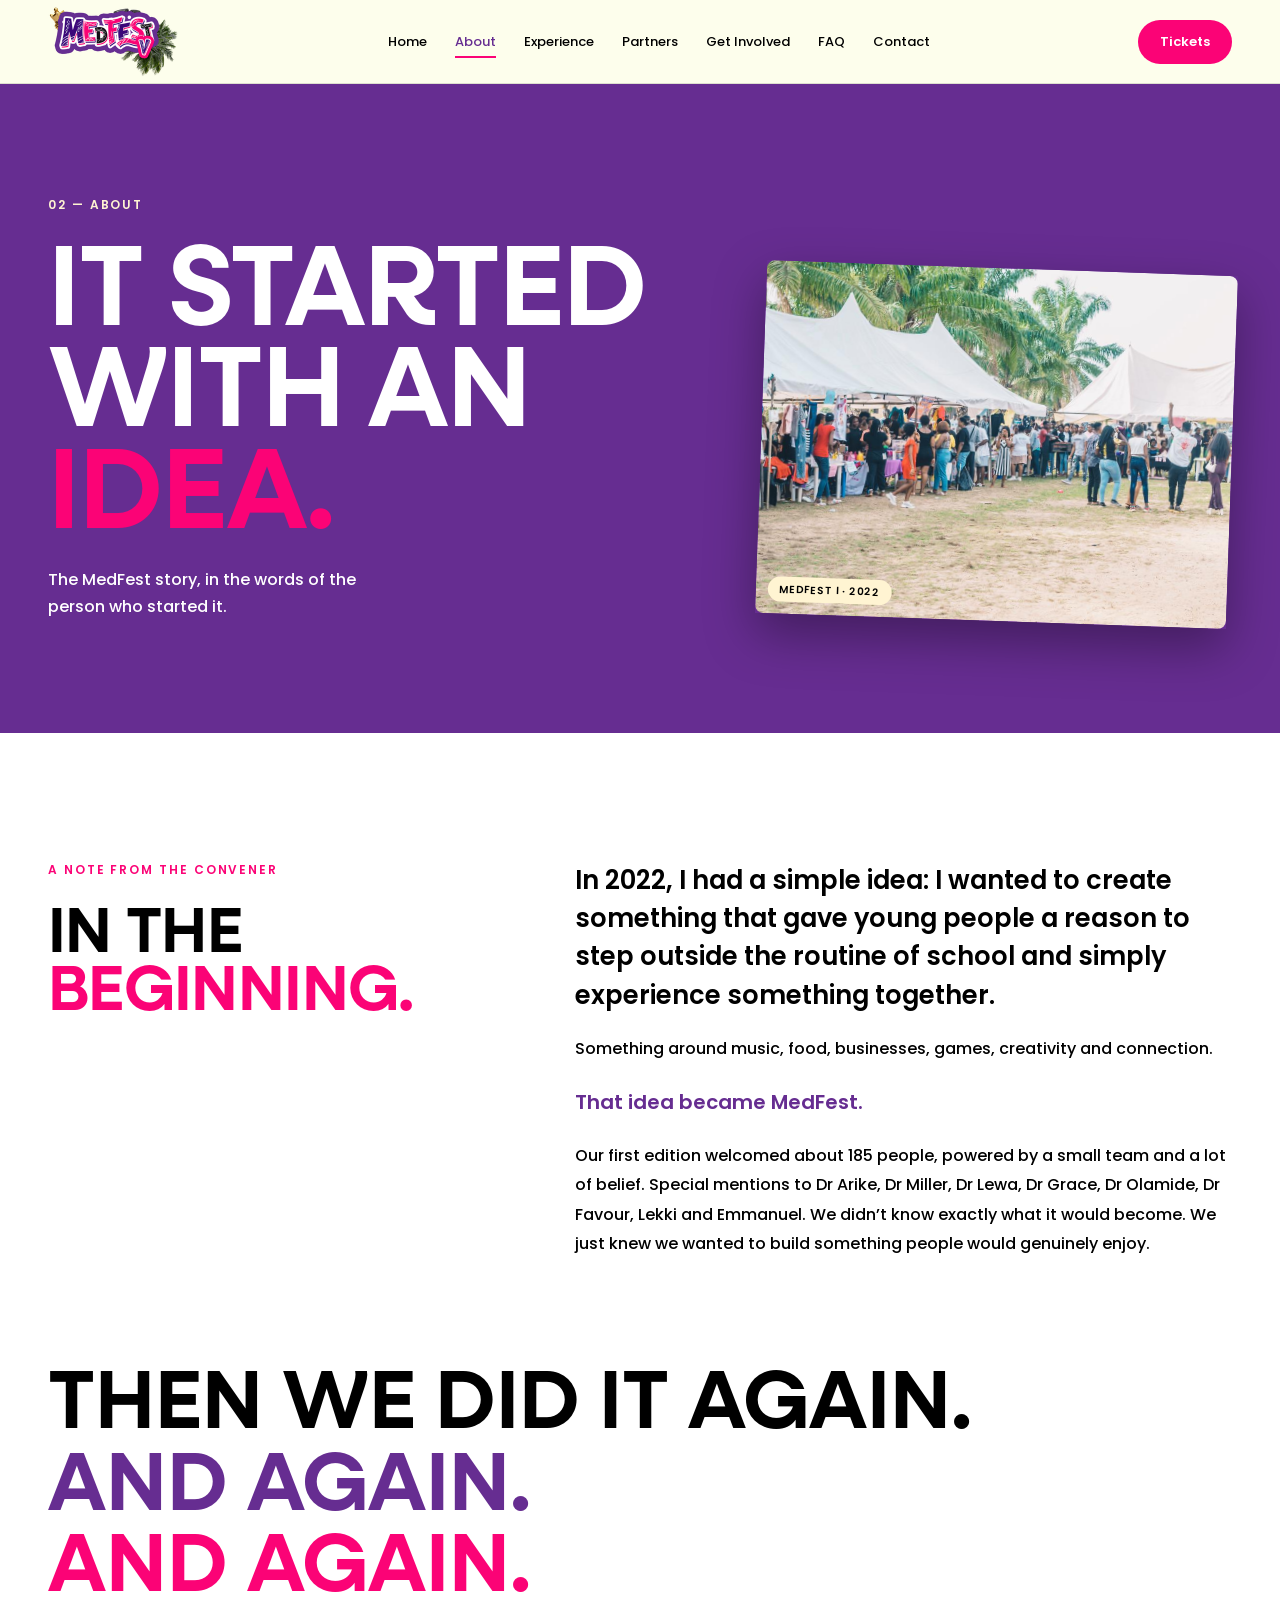
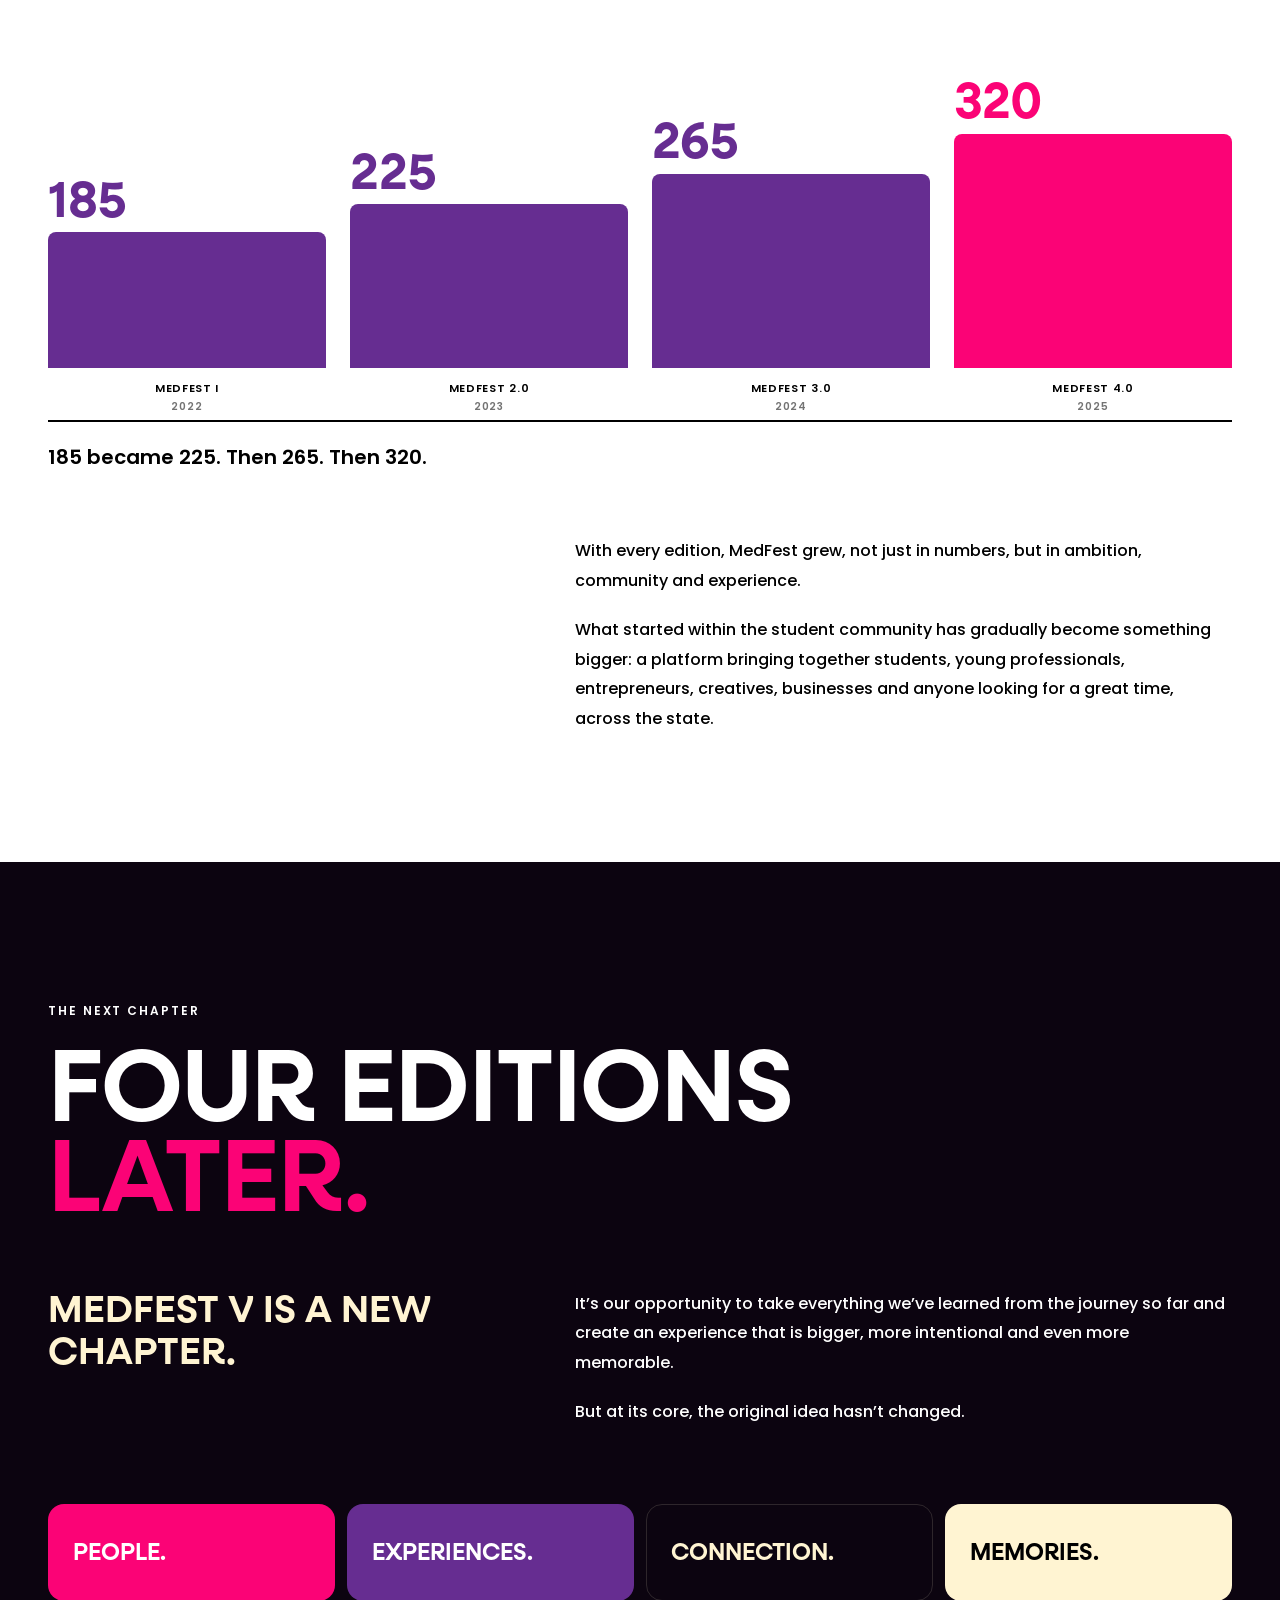
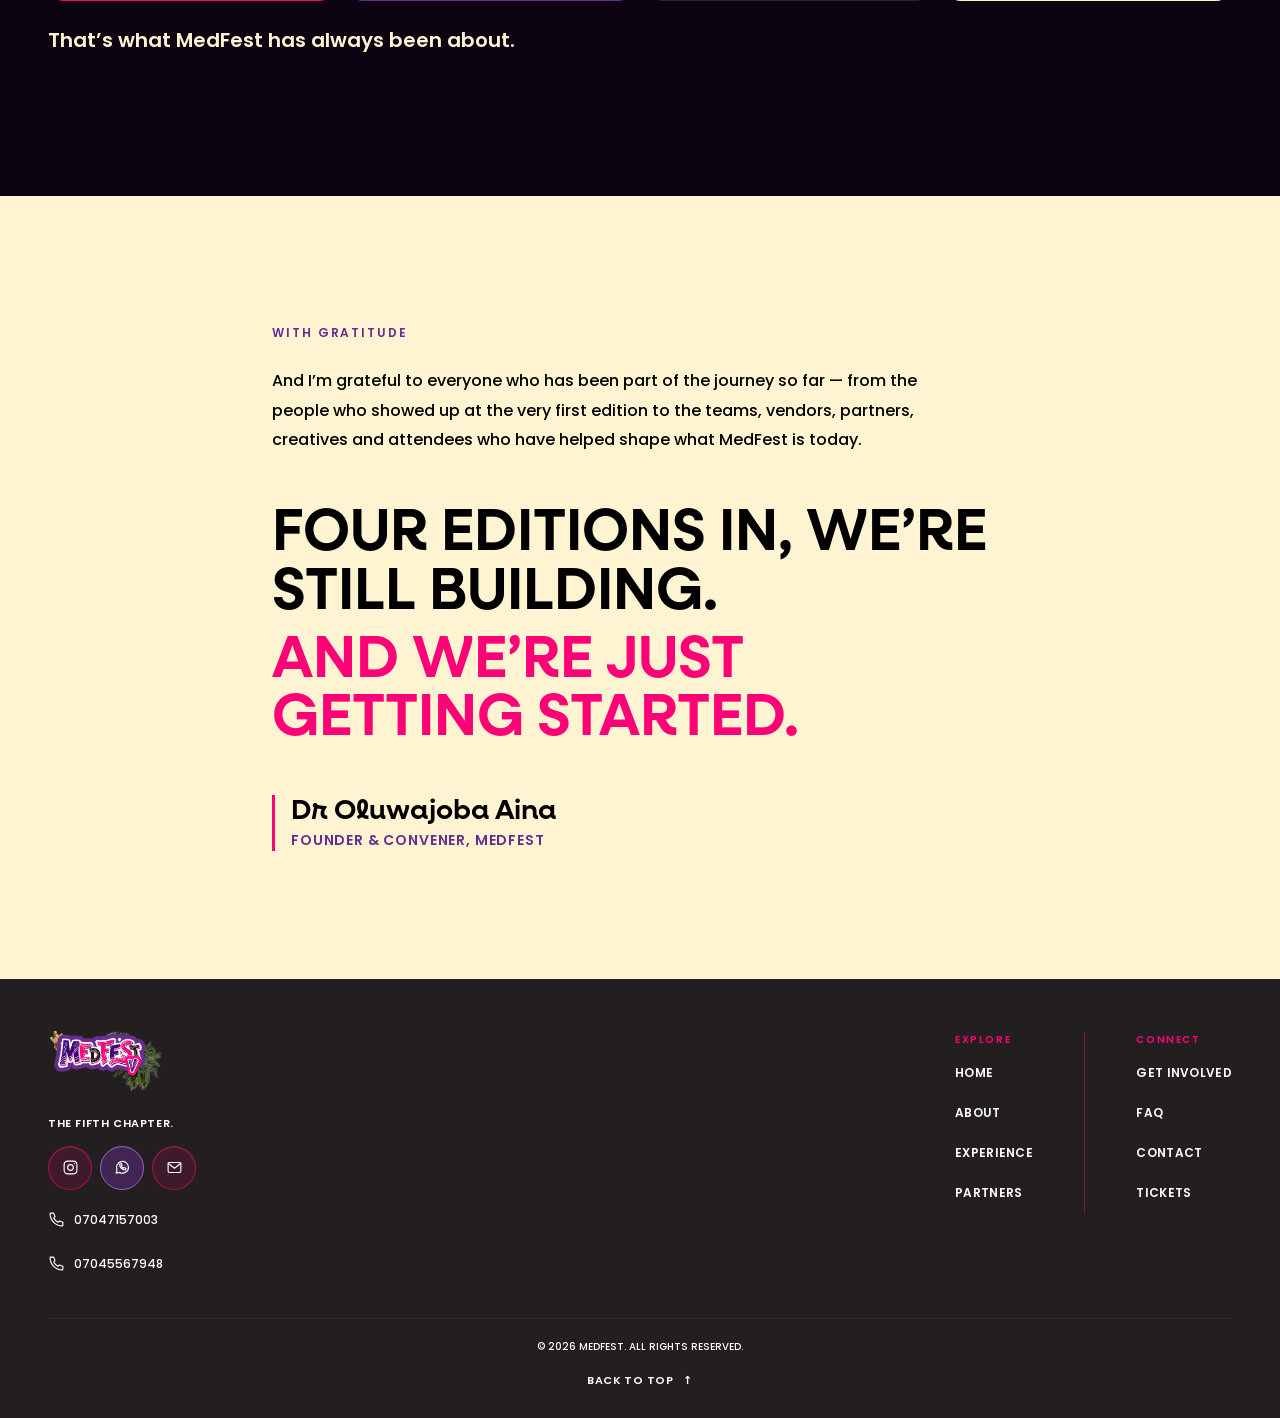
==== commit 430d1e8d: "i didi" ====
--- a/pages/about.html
+++ b/pages/about.html
@@ -4,7 +4,10 @@
     <meta charset="UTF-8" />
     <meta name="viewport" content="width=device-width, initial-scale=1.0" />
     <title>About — MedFest V</title>
-    <meta name="description" content="It started with an idea. Read the MedFest story from its founder and convener, Dr Oluwajoba Aina." />
+    <meta
+      name="description"
+      content="It started with an idea. Read the MedFest story from its founder and convener, Dr Oluwajoba Aina."
+    />
     <link rel="icon" href="../assets/icons/favicon.svg" type="image/svg+xml" />
     <link rel="preconnect" href="https://fonts.googleapis.com" />
     <link rel="preconnect" href="https://fonts.gstatic.com" crossorigin />
@@ -33,7 +36,9 @@
           <div class="about-hero__content">
             <p class="section-label">02 &mdash; About</p>
             <h1 id="about-title">It started<br />with an <em>idea.</em></h1>
-            <p class="about-hero__lead">The MedFest story, in the words of the person who started it.</p>
+            <p class="about-hero__lead">
+              The MedFest story, in the words of the person who started it.
+            </p>
           </div>
           <figure class="about-hero__photo">
             <img
@@ -54,9 +59,9 @@
           </header>
           <div class="about-note__body">
             <p class="about-note__opening">
-              In 2022, I had a simple idea: I wanted to create something that gave
-              young people a reason to step outside the routine of school and
-              simply experience something together.
+              In 2022, I had a simple idea: I wanted to create something that
+              gave young people a reason to step outside the routine of school
+              and simply experience something together.
             </p>
             <p>
               Something around music, food, businesses, games, creativity and
@@ -64,43 +69,65 @@
             </p>
             <p class="about-note__strong">That idea became MedFest.</p>
             <p>
-              Our first edition welcomed about 185 people, powered by a small team
-              and a lot of belief. We didn&rsquo;t know exactly what it would
-              become. We just knew we wanted to build something people would
-              genuinely enjoy.
+              Our first edition welcomed about 185 people, powered by a small
+              team and a lot of belief. Special mentions to Dr Arike, Dr Miller,
+              Dr Lewa, Dr Grace, Dr Olamide, Dr Favour, Lekki and Emmanuel. We
+              didn&rsquo;t know exactly what it would become. We just knew we
+              wanted to build something people would genuinely enjoy.
             </p>
           </div>
         </div>
 
         <div class="container about-growth">
-          <p class="about-growth__lines" aria-label="Then we did it again. And again. And again.">
+          <p
+            class="about-growth__lines"
+            aria-label="Then we did it again. And again. And again."
+          >
             <span>Then we did it again.</span>
             <span>And again.</span>
             <span>And again.</span>
           </p>
-          <div class="about-growth__chart" role="list" aria-label="Attendance at each edition">
+          <div
+            class="about-growth__chart"
+            role="list"
+            aria-label="Attendance at each edition"
+          >
             <div class="about-growth__bar" role="listitem" style="--h: 58%">
               <span class="about-growth__value">185</span>
               <span class="about-growth__fill"></span>
-              <span class="about-growth__label">MedFest I<small>2022</small></span>
+              <span class="about-growth__label"
+                >MedFest I<small>2022</small></span
+              >
             </div>
             <div class="about-growth__bar" role="listitem" style="--h: 70%">
               <span class="about-growth__value">225</span>
               <span class="about-growth__fill"></span>
-              <span class="about-growth__label">MedFest 2.0<small>2023</small></span>
+              <span class="about-growth__label"
+                >MedFest 2.0<small>2023</small></span
+              >
             </div>
             <div class="about-growth__bar" role="listitem" style="--h: 83%">
               <span class="about-growth__value">265</span>
               <span class="about-growth__fill"></span>
-              <span class="about-growth__label">MedFest 3.0<small>2024</small></span>
-            </div>
-            <div class="about-growth__bar about-growth__bar--latest" role="listitem" style="--h: 100%">
+              <span class="about-growth__label"
+                >MedFest 3.0<small>2024</small></span
+              >
+            </div>
+            <div
+              class="about-growth__bar about-growth__bar--latest"
+              role="listitem"
+              style="--h: 100%"
+            >
               <span class="about-growth__value">320</span>
               <span class="about-growth__fill"></span>
-              <span class="about-growth__label">MedFest 4.0<small>2025</small></span>
-            </div>
-          </div>
-          <p class="about-growth__caption">185 became 225. Then 265. Then 320.</p>
+              <span class="about-growth__label"
+                >MedFest 4.0<small>2025</small></span
+              >
+            </div>
+          </div>
+          <p class="about-growth__caption">
+            185 became 225. Then 265. Then 320.
+          </p>
         </div>
 
         <div class="container about-note__layout about-note__layout--after">
@@ -128,22 +155,25 @@
             <p class="about-chapter__lead">MedFest V is a new chapter.</p>
             <div class="about-chapter__copy">
               <p>
-                It&rsquo;s our opportunity to take everything we&rsquo;ve learned
-                from the journey so far and create an experience that is bigger,
-                more intentional and even more memorable.
+                It&rsquo;s our opportunity to take everything we&rsquo;ve
+                learned from the journey so far and create an experience that is
+                bigger, more intentional and even more memorable.
               </p>
-              <p>
-                But at its core, the original idea hasn&rsquo;t changed.
-              </p>
-            </div>
-          </div>
-          <ul class="about-pillars" aria-label="What MedFest has always been about">
+              <p>But at its core, the original idea hasn&rsquo;t changed.</p>
+            </div>
+          </div>
+          <ul
+            class="about-pillars"
+            aria-label="What MedFest has always been about"
+          >
             <li>People.</li>
             <li>Experiences.</li>
             <li>Connection.</li>
             <li>Memories.</li>
           </ul>
-          <p class="about-chapter__closing">That&rsquo;s what MedFest has always been about.</p>
+          <p class="about-chapter__closing">
+            That&rsquo;s what MedFest has always been about.
+          </p>
         </div>
       </section>
 
@@ -152,10 +182,10 @@
           <div class="about-thanks__copy">
             <p class="section-label" id="about-thanks-title">With gratitude</p>
             <p class="about-thanks__text">
-              And I&rsquo;m grateful to everyone who has been part of the journey
-              so far &mdash; from the people who showed up at the very first
-              edition to the teams, vendors, partners, creatives and attendees who
-              have helped shape what MedFest is today.
+              And I&rsquo;m grateful to everyone who has been part of the
+              journey so far &mdash; from the people who showed up at the very
+              first edition to the teams, vendors, partners, creatives and
+              attendees who have helped shape what MedFest is today.
             </p>
             <p class="about-thanks__sign-off">
               Four editions in, we&rsquo;re still building.
@@ -163,7 +193,9 @@
             </p>
             <div class="about-signature">
               <p class="about-signature__name">Dr Oluwajoba Aina</p>
-              <p class="about-signature__role">Founder &amp; Convener, MedFest</p>
+              <p class="about-signature__role">
+                Founder &amp; Convener, MedFest
+              </p>
             </div>
           </div>
         </div>
--- a/css/footer.css
+++ b/css/footer.css
@@ -219,3 +219,12 @@
 .mf-footer__nav a:active {
   color: #ffffff;
 }
+
+/* Footer nav: two labelled groups with a divider (looks organised, same design) */
+.mf-footer__nav{display:grid;grid-template-columns:auto auto;column-gap:clamp(20px,4vw,56px)}
+.mf-footer__group+.mf-footer__group{padding-left:clamp(20px,4vw,56px);border-left:1px solid rgba(251,3,118,.45)}
+.mf-footer__heading{margin-bottom:6px;font-size:10px;font-weight:600;letter-spacing:.16em;text-transform:uppercase;color:var(--brand-magenta)}
+@media (max-width:420px){
+  .mf-footer__nav{grid-template-columns:1fr;row-gap:12px}
+  .mf-footer__group+.mf-footer__group{padding-left:0;border-left:0;padding-top:12px;border-top:1px solid rgba(251,3,118,.45)}
+}
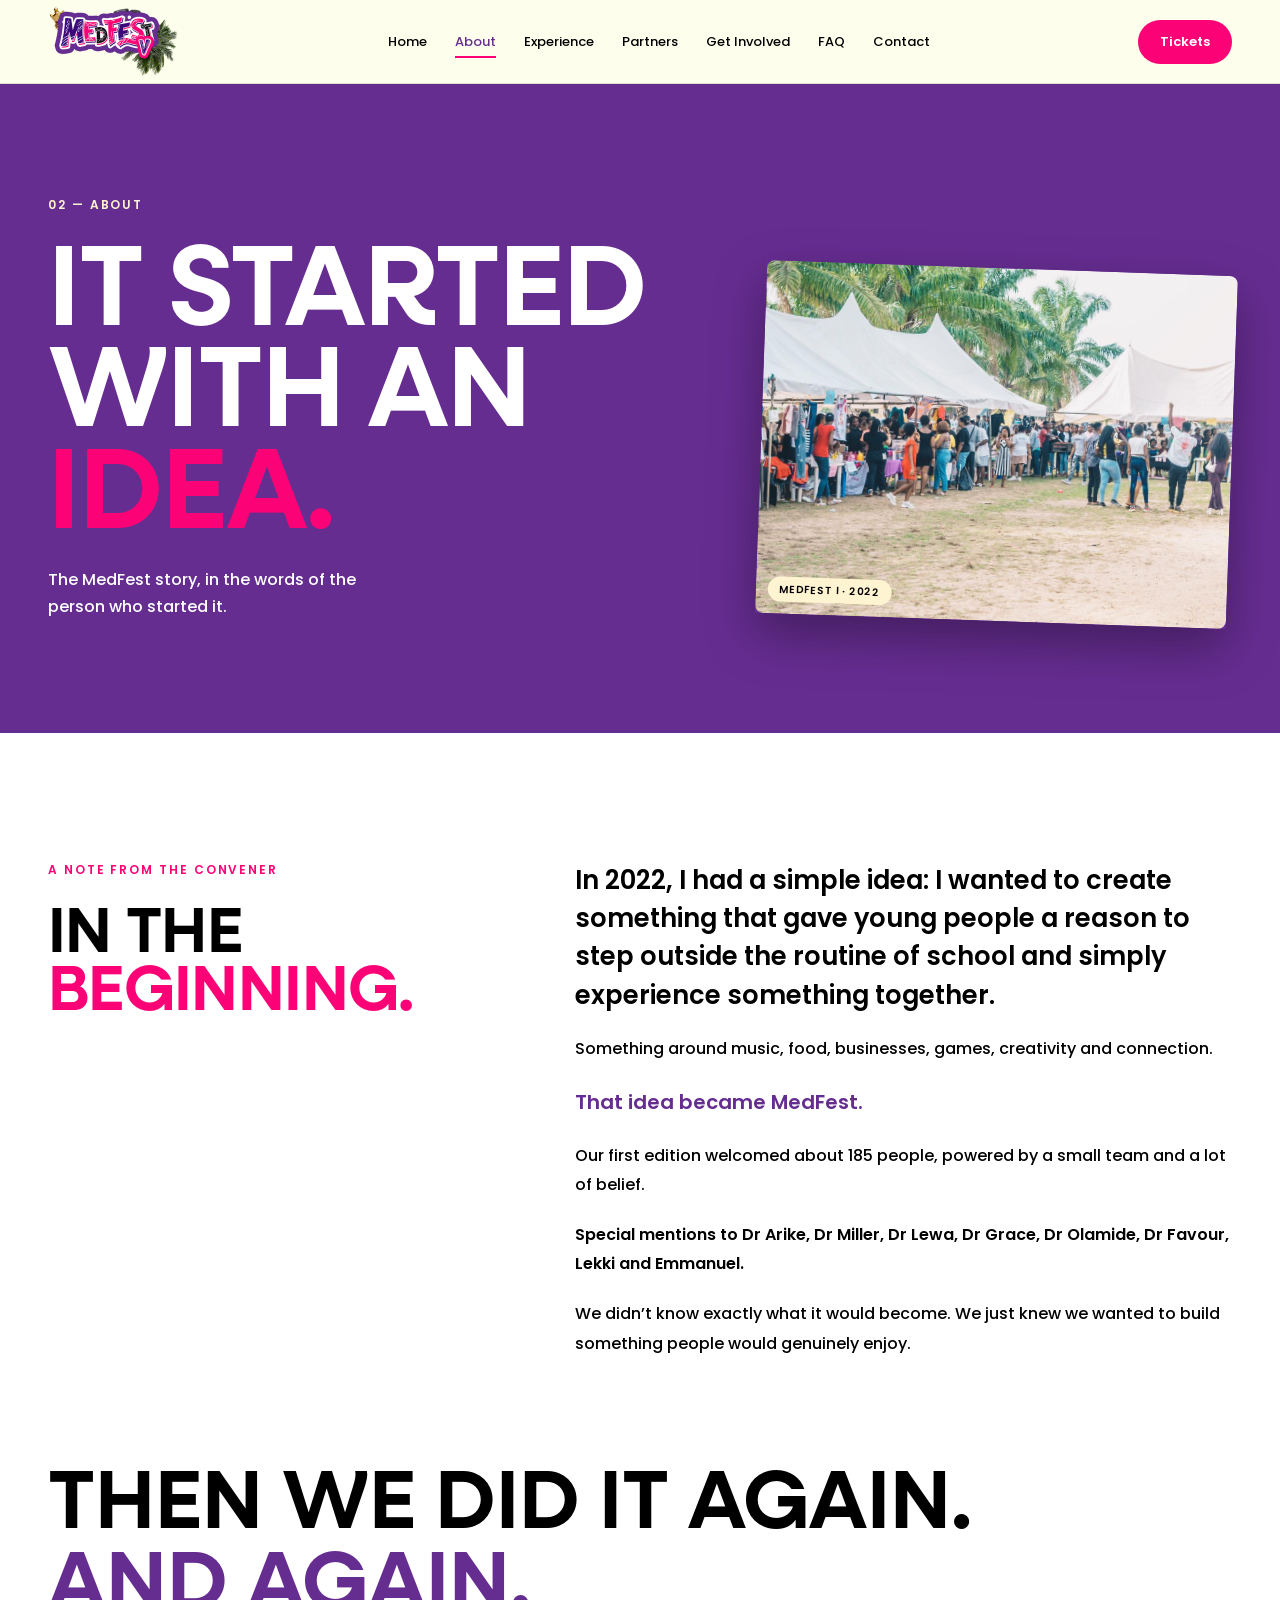
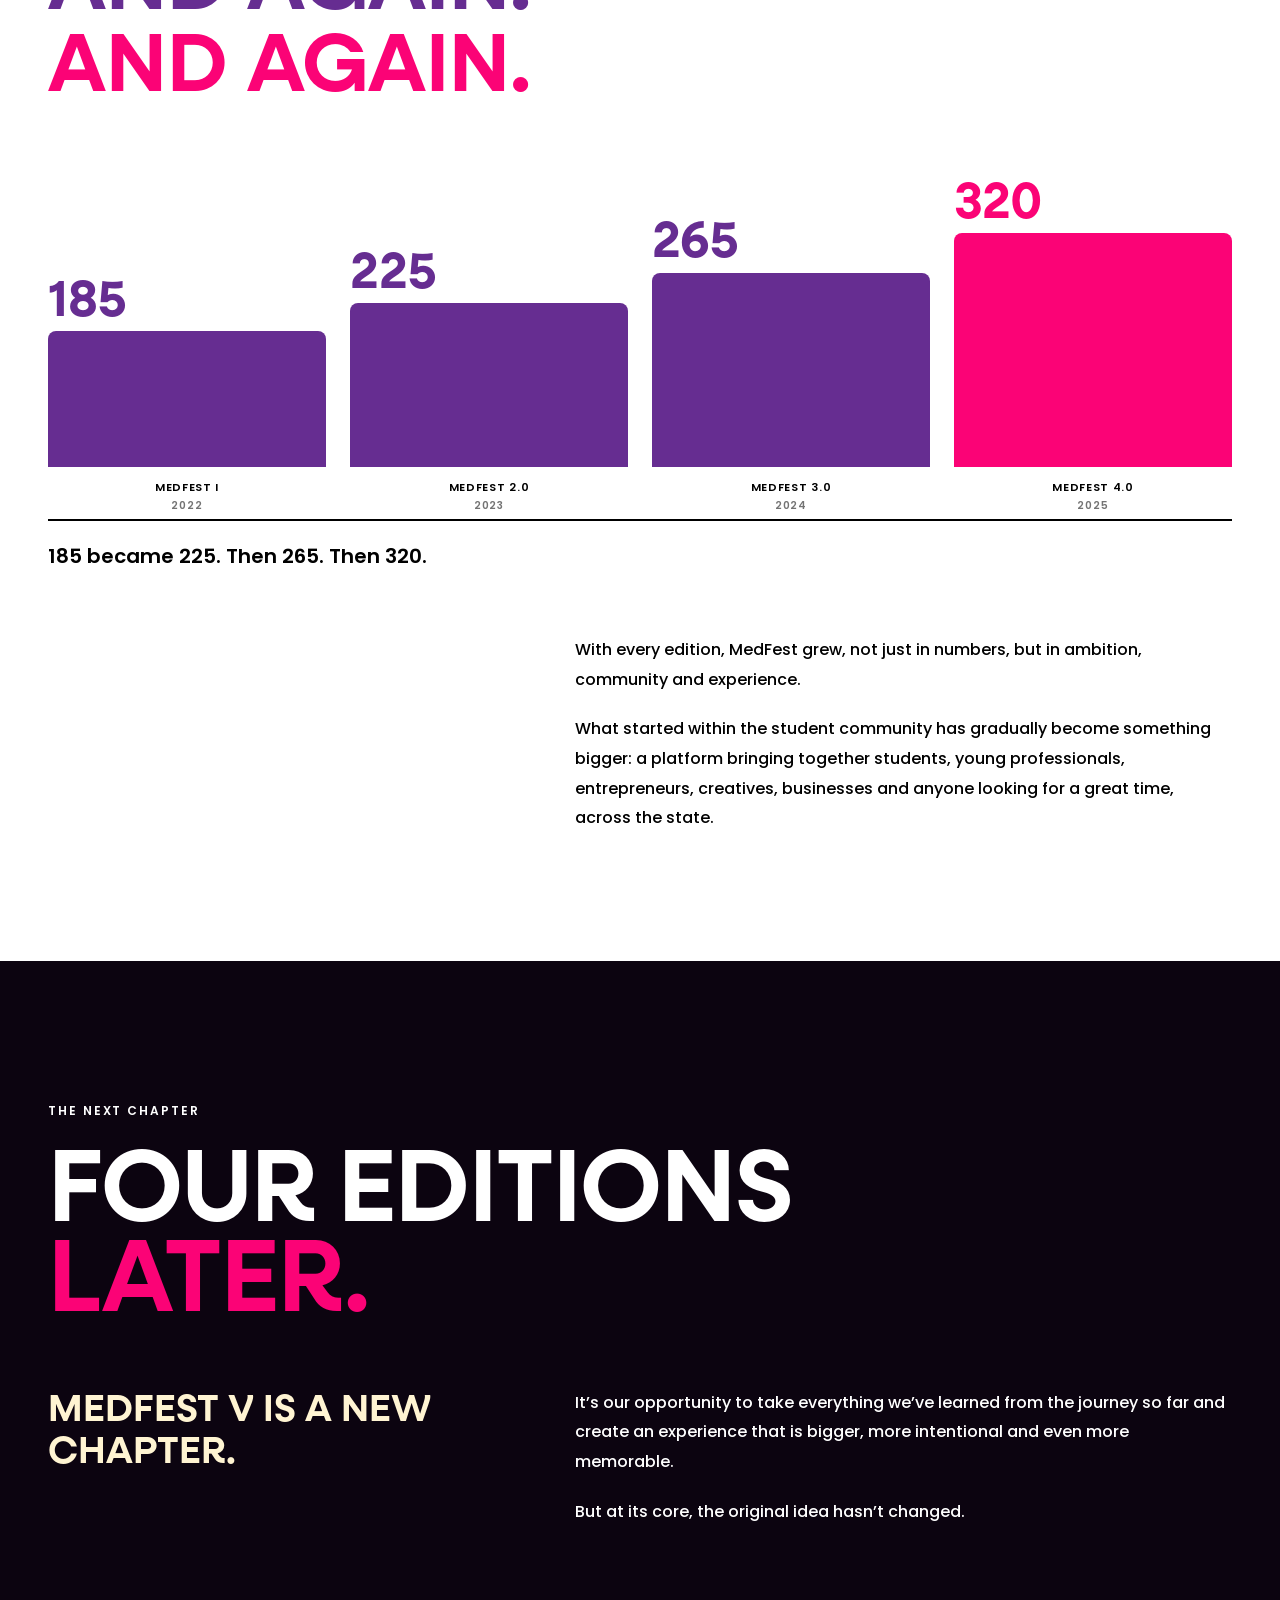
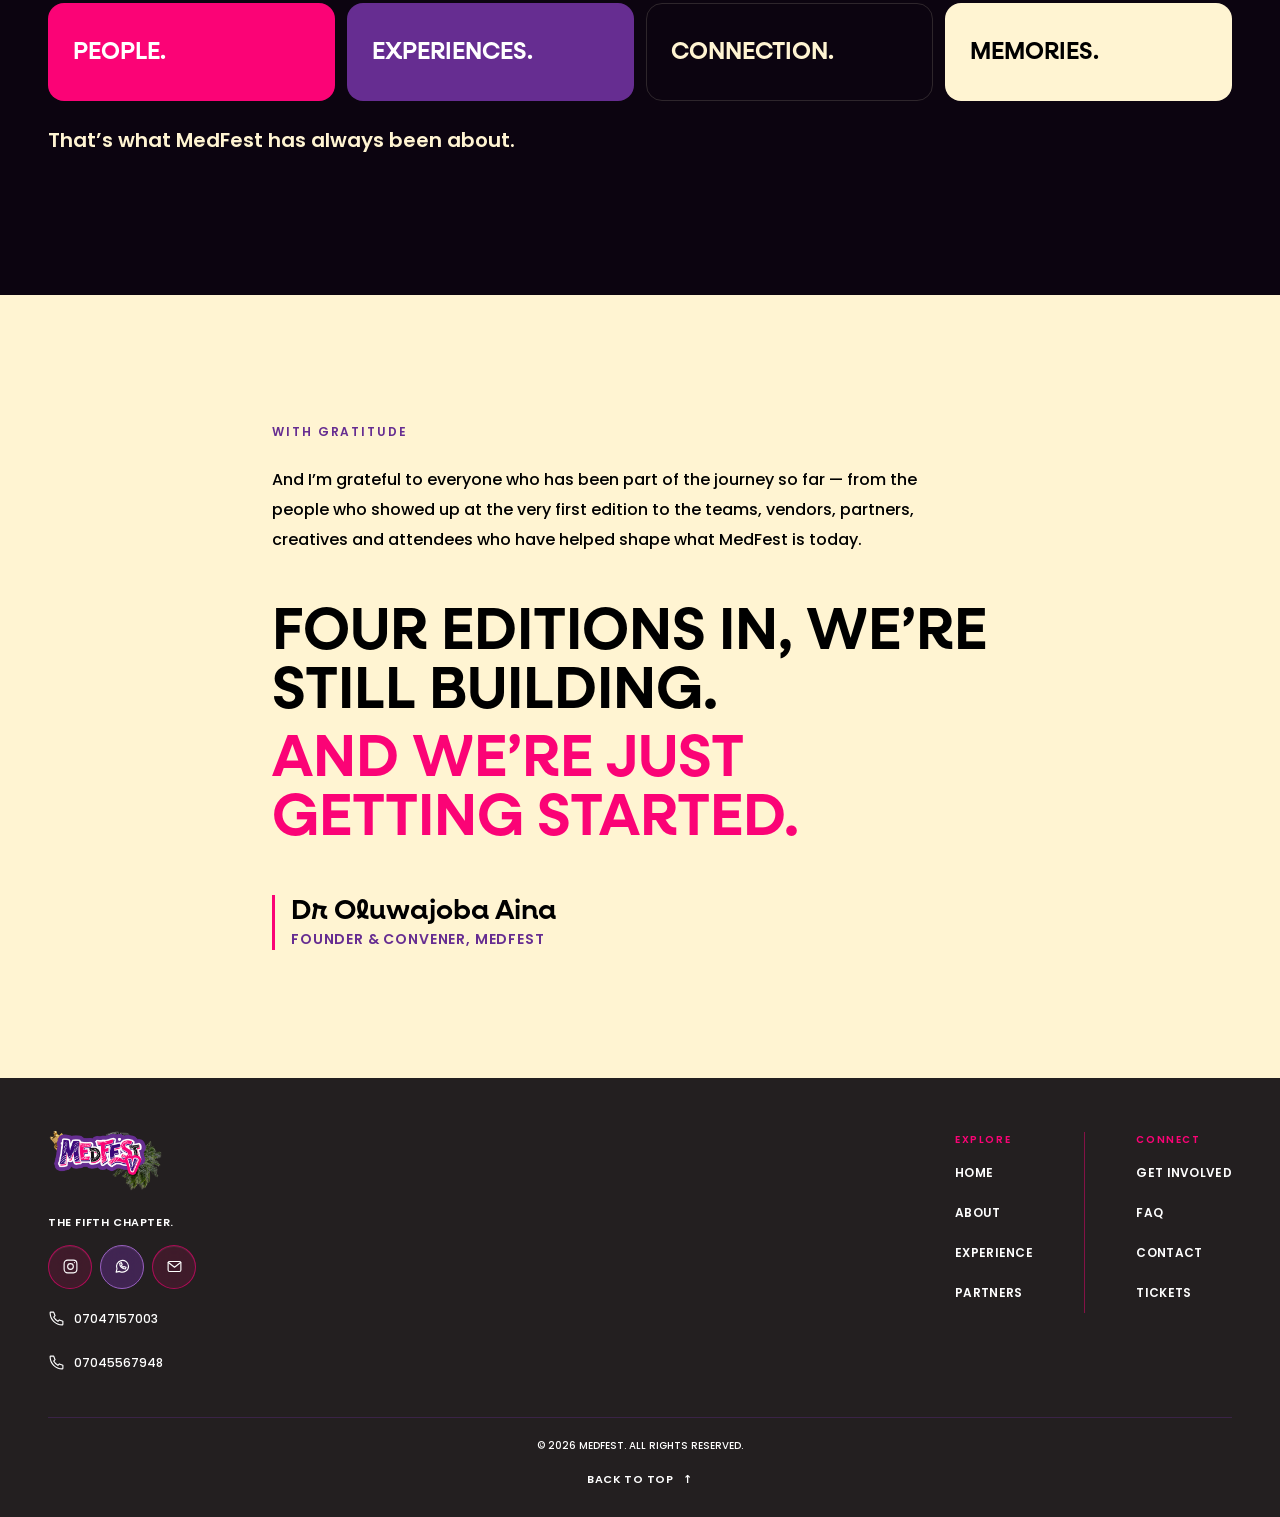
==== commit d4994105: "i didi" ====
--- a/pages/about.html
+++ b/pages/about.html
@@ -4,10 +4,7 @@
     <meta charset="UTF-8" />
     <meta name="viewport" content="width=device-width, initial-scale=1.0" />
     <title>About — MedFest V</title>
-    <meta
-      name="description"
-      content="It started with an idea. Read the MedFest story from its founder and convener, Dr Oluwajoba Aina."
-    />
+    <meta name="description" content="It started with an idea. Read the MedFest story from its founder and convener, Dr Oluwajoba Aina." />
     <link rel="icon" href="../assets/icons/favicon.svg" type="image/svg+xml" />
     <link rel="preconnect" href="https://fonts.googleapis.com" />
     <link rel="preconnect" href="https://fonts.gstatic.com" crossorigin />
@@ -36,9 +33,7 @@
           <div class="about-hero__content">
             <p class="section-label">02 &mdash; About</p>
             <h1 id="about-title">It started<br />with an <em>idea.</em></h1>
-            <p class="about-hero__lead">
-              The MedFest story, in the words of the person who started it.
-            </p>
+            <p class="about-hero__lead">The MedFest story, in the words of the person who started it.</p>
           </div>
           <figure class="about-hero__photo">
             <img
@@ -59,9 +54,9 @@
           </header>
           <div class="about-note__body">
             <p class="about-note__opening">
-              In 2022, I had a simple idea: I wanted to create something that
-              gave young people a reason to step outside the routine of school
-              and simply experience something together.
+              In 2022, I had a simple idea: I wanted to create something that gave
+              young people a reason to step outside the routine of school and
+              simply experience something together.
             </p>
             <p>
               Something around music, food, businesses, games, creativity and
@@ -69,65 +64,49 @@
             </p>
             <p class="about-note__strong">That idea became MedFest.</p>
             <p>
-              Our first edition welcomed about 185 people, powered by a small
-              team and a lot of belief. Special mentions to Dr Arike, Dr Miller,
-              Dr Lewa, Dr Grace, Dr Olamide, Dr Favour, Lekki and Emmanuel. We
-              didn&rsquo;t know exactly what it would become. We just knew we
+              Our first edition welcomed about 185 people, powered by a small team
+              and a lot of belief.
+            </p>
+            <p class="about-note__mentions">
+              Special mentions to Dr Arike, Dr Miller, Dr Lewa, Dr Grace,
+              Dr Olamide, Dr Favour, Lekki and Emmanuel.
+            </p>
+            <p>
+              We didn&rsquo;t know exactly what it would become. We just knew we
               wanted to build something people would genuinely enjoy.
             </p>
           </div>
         </div>
 
         <div class="container about-growth">
-          <p
-            class="about-growth__lines"
-            aria-label="Then we did it again. And again. And again."
-          >
+          <p class="about-growth__lines" aria-label="Then we did it again. And again. And again.">
             <span>Then we did it again.</span>
             <span>And again.</span>
             <span>And again.</span>
           </p>
-          <div
-            class="about-growth__chart"
-            role="list"
-            aria-label="Attendance at each edition"
-          >
+          <div class="about-growth__chart" role="list" aria-label="Attendance at each edition">
             <div class="about-growth__bar" role="listitem" style="--h: 58%">
               <span class="about-growth__value">185</span>
               <span class="about-growth__fill"></span>
-              <span class="about-growth__label"
-                >MedFest I<small>2022</small></span
-              >
+              <span class="about-growth__label">MedFest I<small>2022</small></span>
             </div>
             <div class="about-growth__bar" role="listitem" style="--h: 70%">
               <span class="about-growth__value">225</span>
               <span class="about-growth__fill"></span>
-              <span class="about-growth__label"
-                >MedFest 2.0<small>2023</small></span
-              >
+              <span class="about-growth__label">MedFest 2.0<small>2023</small></span>
             </div>
             <div class="about-growth__bar" role="listitem" style="--h: 83%">
               <span class="about-growth__value">265</span>
               <span class="about-growth__fill"></span>
-              <span class="about-growth__label"
-                >MedFest 3.0<small>2024</small></span
-              >
+              <span class="about-growth__label">MedFest 3.0<small>2024</small></span>
             </div>
-            <div
-              class="about-growth__bar about-growth__bar--latest"
-              role="listitem"
-              style="--h: 100%"
-            >
+            <div class="about-growth__bar about-growth__bar--latest" role="listitem" style="--h: 100%">
               <span class="about-growth__value">320</span>
               <span class="about-growth__fill"></span>
-              <span class="about-growth__label"
-                >MedFest 4.0<small>2025</small></span
-              >
+              <span class="about-growth__label">MedFest 4.0<small>2025</small></span>
             </div>
           </div>
-          <p class="about-growth__caption">
-            185 became 225. Then 265. Then 320.
-          </p>
+          <p class="about-growth__caption">185 became 225. Then 265. Then 320.</p>
         </div>
 
         <div class="container about-note__layout about-note__layout--after">
@@ -155,25 +134,22 @@
             <p class="about-chapter__lead">MedFest V is a new chapter.</p>
             <div class="about-chapter__copy">
               <p>
-                It&rsquo;s our opportunity to take everything we&rsquo;ve
-                learned from the journey so far and create an experience that is
-                bigger, more intentional and even more memorable.
+                It&rsquo;s our opportunity to take everything we&rsquo;ve learned
+                from the journey so far and create an experience that is bigger,
+                more intentional and even more memorable.
               </p>
-              <p>But at its core, the original idea hasn&rsquo;t changed.</p>
+              <p>
+                But at its core, the original idea hasn&rsquo;t changed.
+              </p>
             </div>
           </div>
-          <ul
-            class="about-pillars"
-            aria-label="What MedFest has always been about"
-          >
+          <ul class="about-pillars" aria-label="What MedFest has always been about">
             <li>People.</li>
             <li>Experiences.</li>
             <li>Connection.</li>
             <li>Memories.</li>
           </ul>
-          <p class="about-chapter__closing">
-            That&rsquo;s what MedFest has always been about.
-          </p>
+          <p class="about-chapter__closing">That&rsquo;s what MedFest has always been about.</p>
         </div>
       </section>
 
@@ -182,10 +158,10 @@
           <div class="about-thanks__copy">
             <p class="section-label" id="about-thanks-title">With gratitude</p>
             <p class="about-thanks__text">
-              And I&rsquo;m grateful to everyone who has been part of the
-              journey so far &mdash; from the people who showed up at the very
-              first edition to the teams, vendors, partners, creatives and
-              attendees who have helped shape what MedFest is today.
+              And I&rsquo;m grateful to everyone who has been part of the journey
+              so far &mdash; from the people who showed up at the very first
+              edition to the teams, vendors, partners, creatives and attendees who
+              have helped shape what MedFest is today.
             </p>
             <p class="about-thanks__sign-off">
               Four editions in, we&rsquo;re still building.
@@ -193,9 +169,7 @@
             </p>
             <div class="about-signature">
               <p class="about-signature__name">Dr Oluwajoba Aina</p>
-              <p class="about-signature__role">
-                Founder &amp; Convener, MedFest
-              </p>
+              <p class="about-signature__role">Founder &amp; Convener, MedFest</p>
             </div>
           </div>
         </div>
--- a/css/pages.css
+++ b/css/pages.css
@@ -2493,3 +2493,6 @@
 .for-brands__cta:active{transform:translate(4px,4px);box-shadow:2px 2px 0 var(--brand-purple)}
 @media (hover:hover){.for-brands__cta:hover{transform:translate(-2px,-2px);box-shadow:9px 9px 0 var(--brand-purple)}.for-brands__cta:hover .for-brands__cta-icon{transform:translateX(6px)}}
 @media (max-width:480px){.for-brands__cta{width:100%}}
+
+/* About: special mentions line */
+.about-note__mentions{font-weight:600;color:var(--brand-purple)}
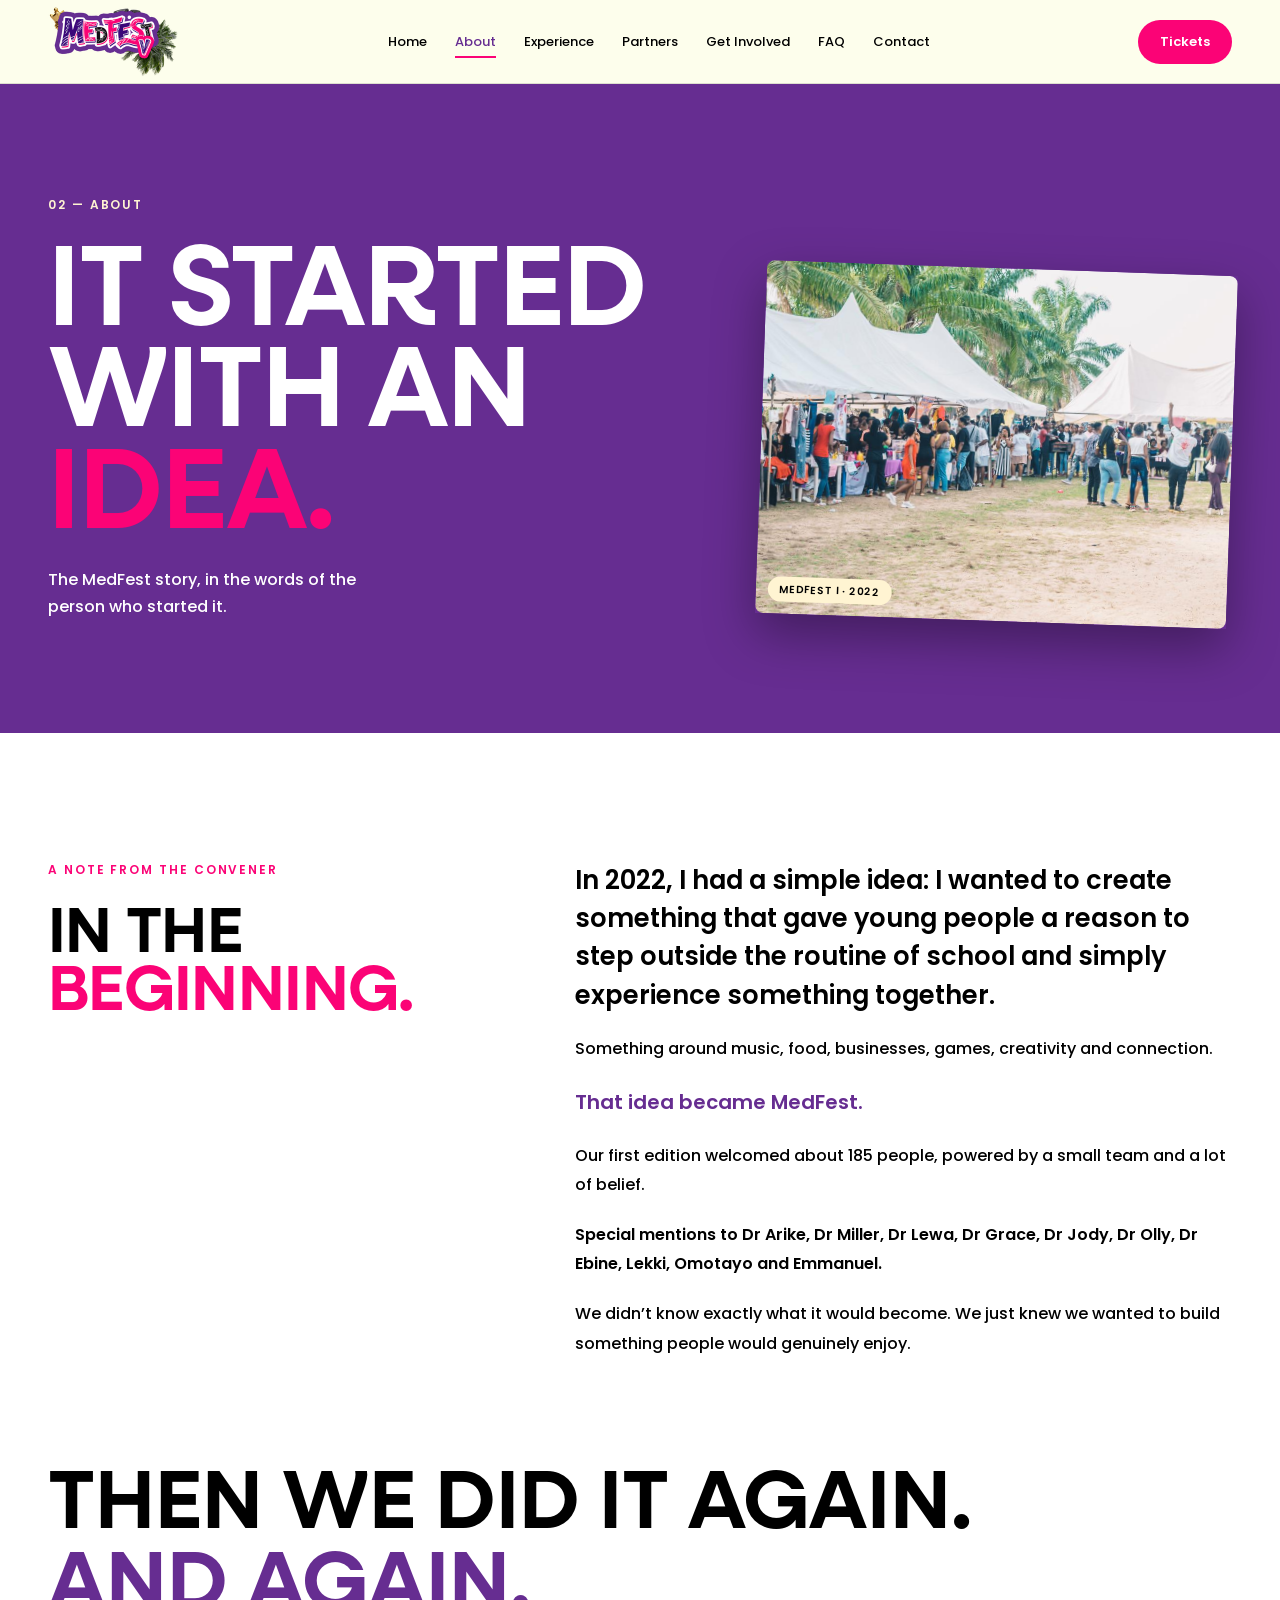
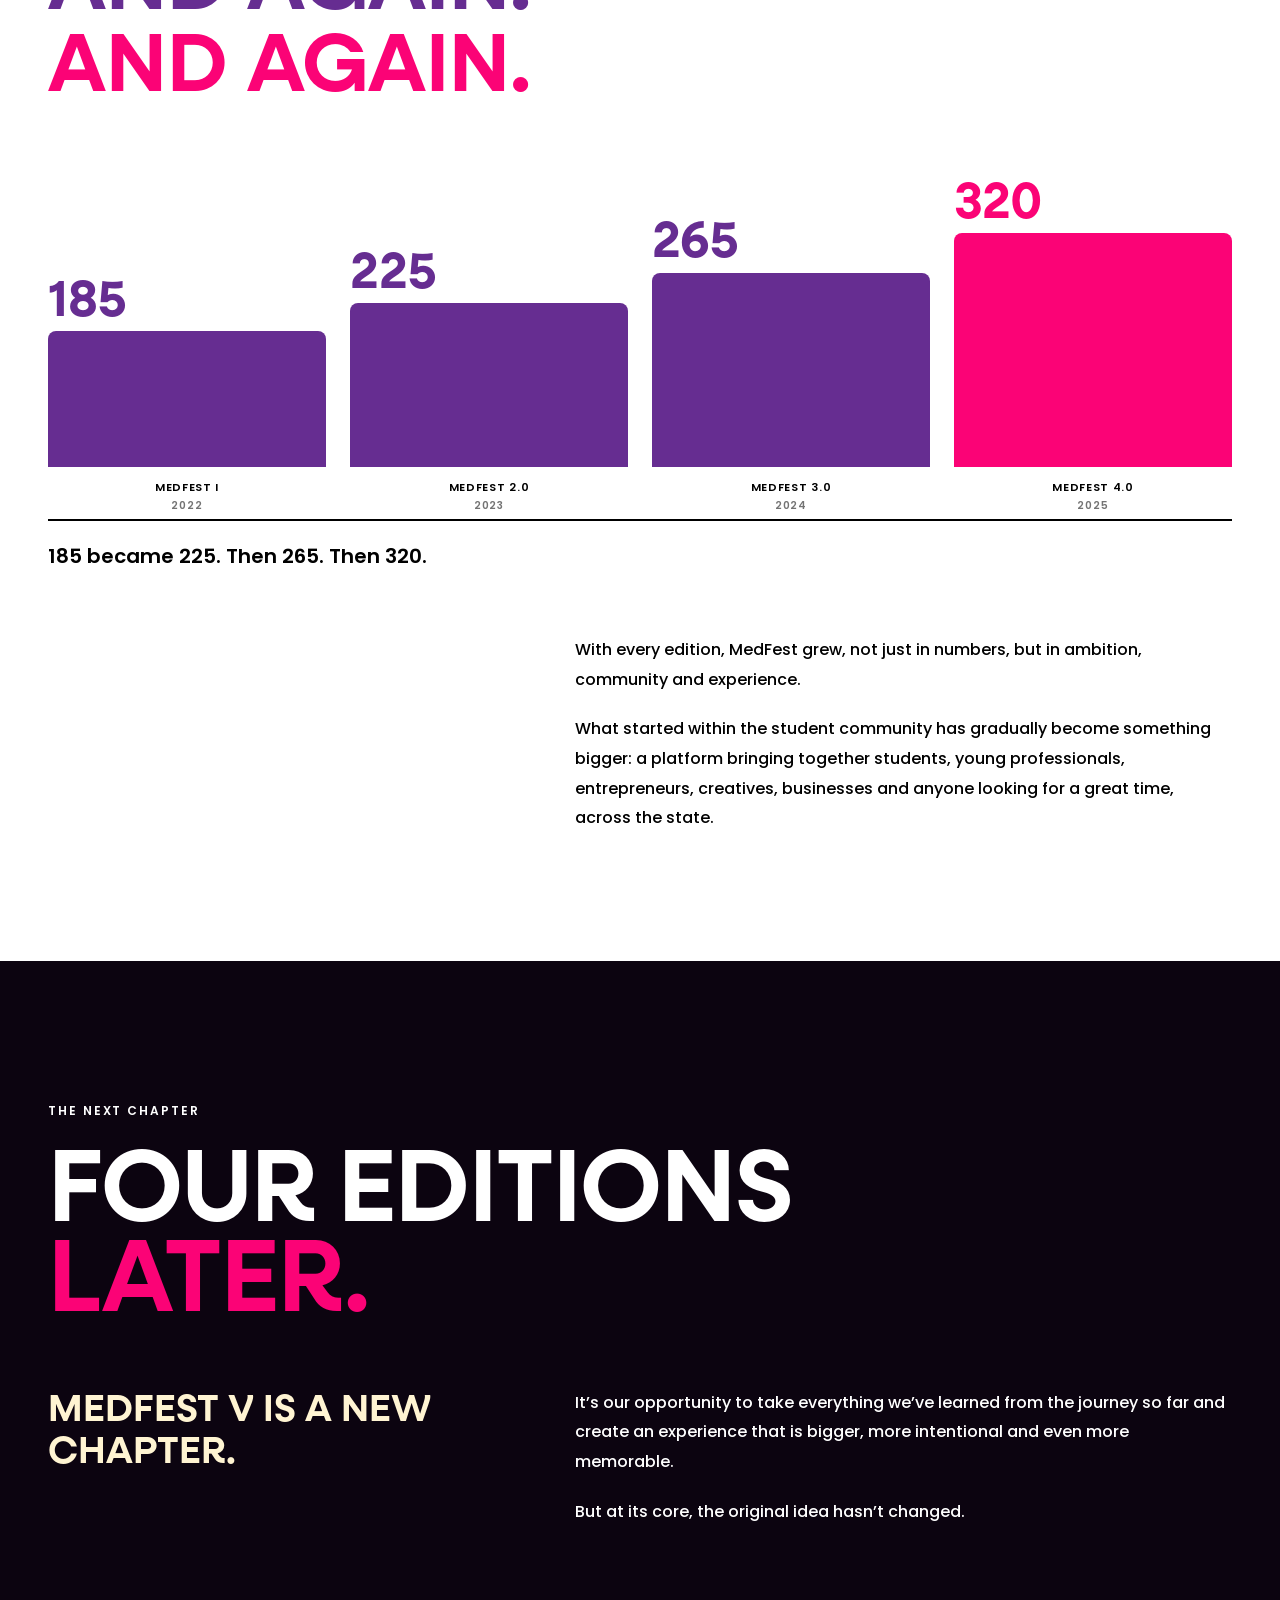
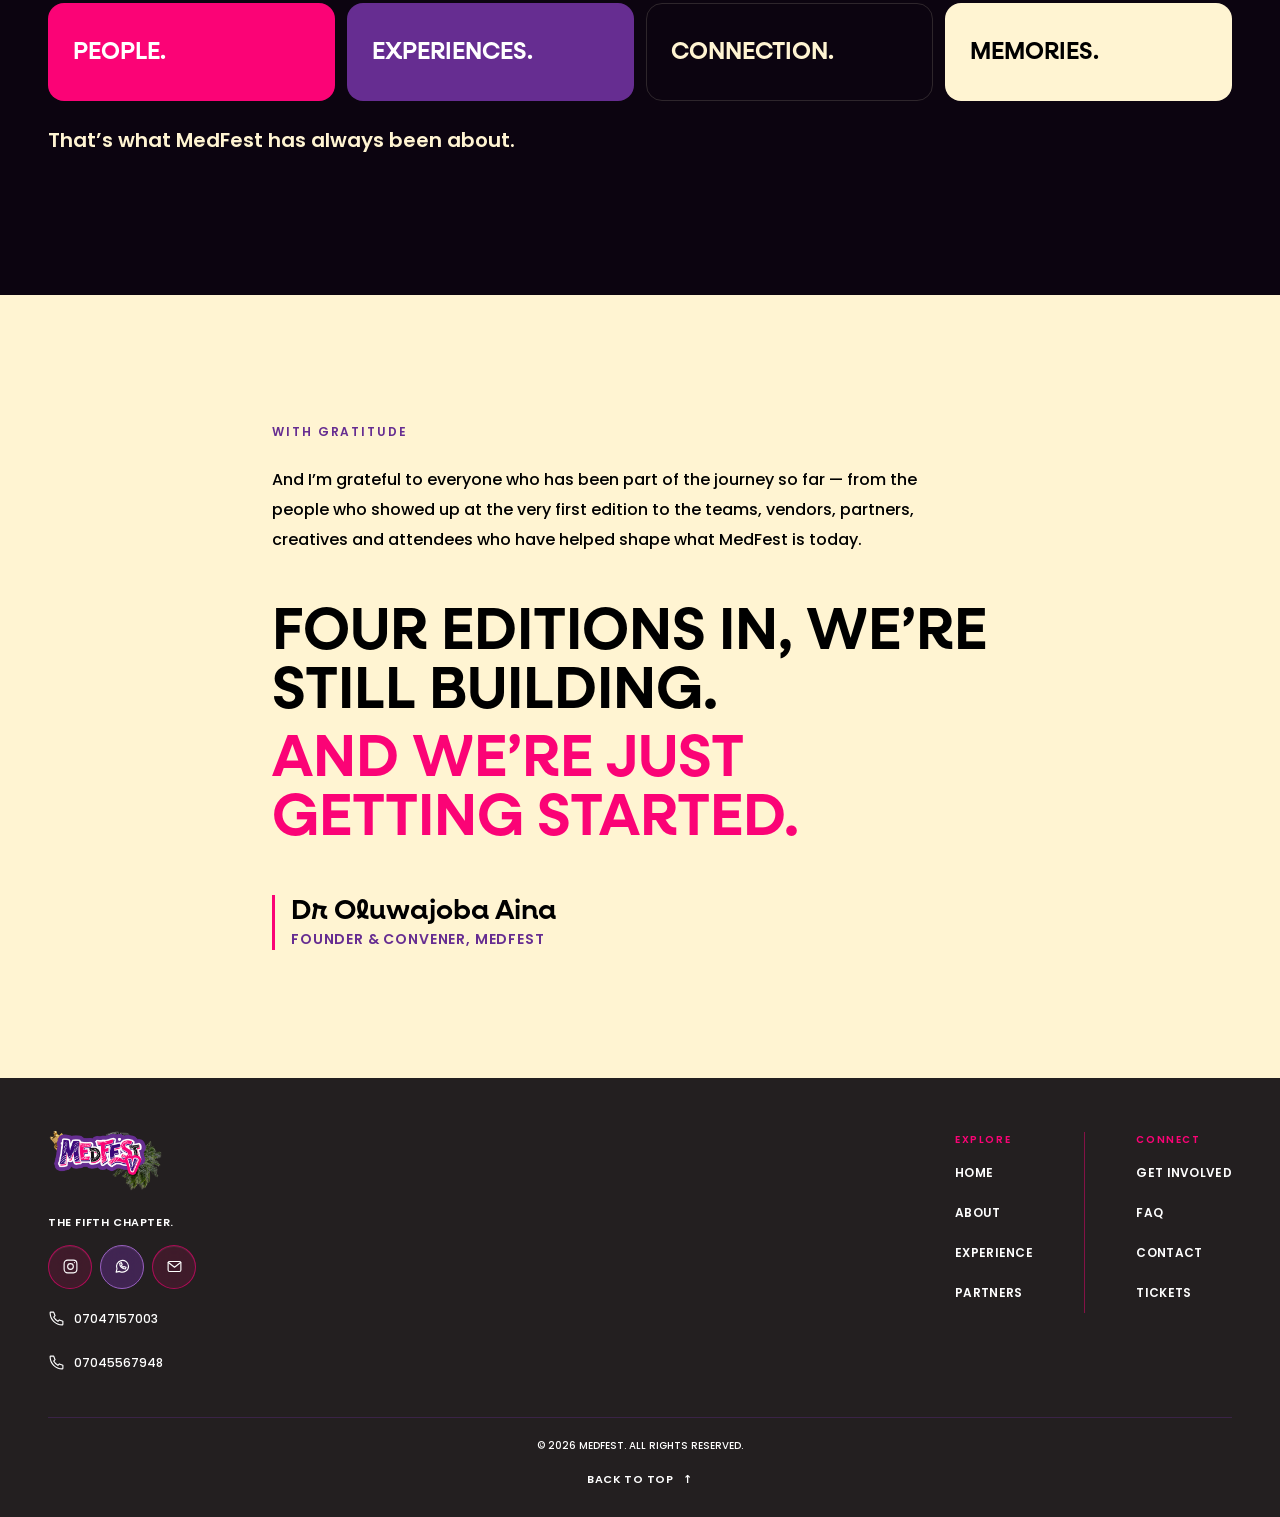
==== commit 4884a697: "i did it" ====
--- a/pages/about.html
+++ b/pages/about.html
@@ -69,7 +69,7 @@
             </p>
             <p class="about-note__mentions">
               Special mentions to Dr Arike, Dr Miller, Dr Lewa, Dr Grace,
-              Dr Olamide, Dr Favour, Lekki and Emmanuel.
+              Dr Jody, Dr Olly, Dr Ebine, Lekki, Omotayo and Emmanuel.
             </p>
             <p>
               We didn&rsquo;t know exactly what it would become. We just knew we
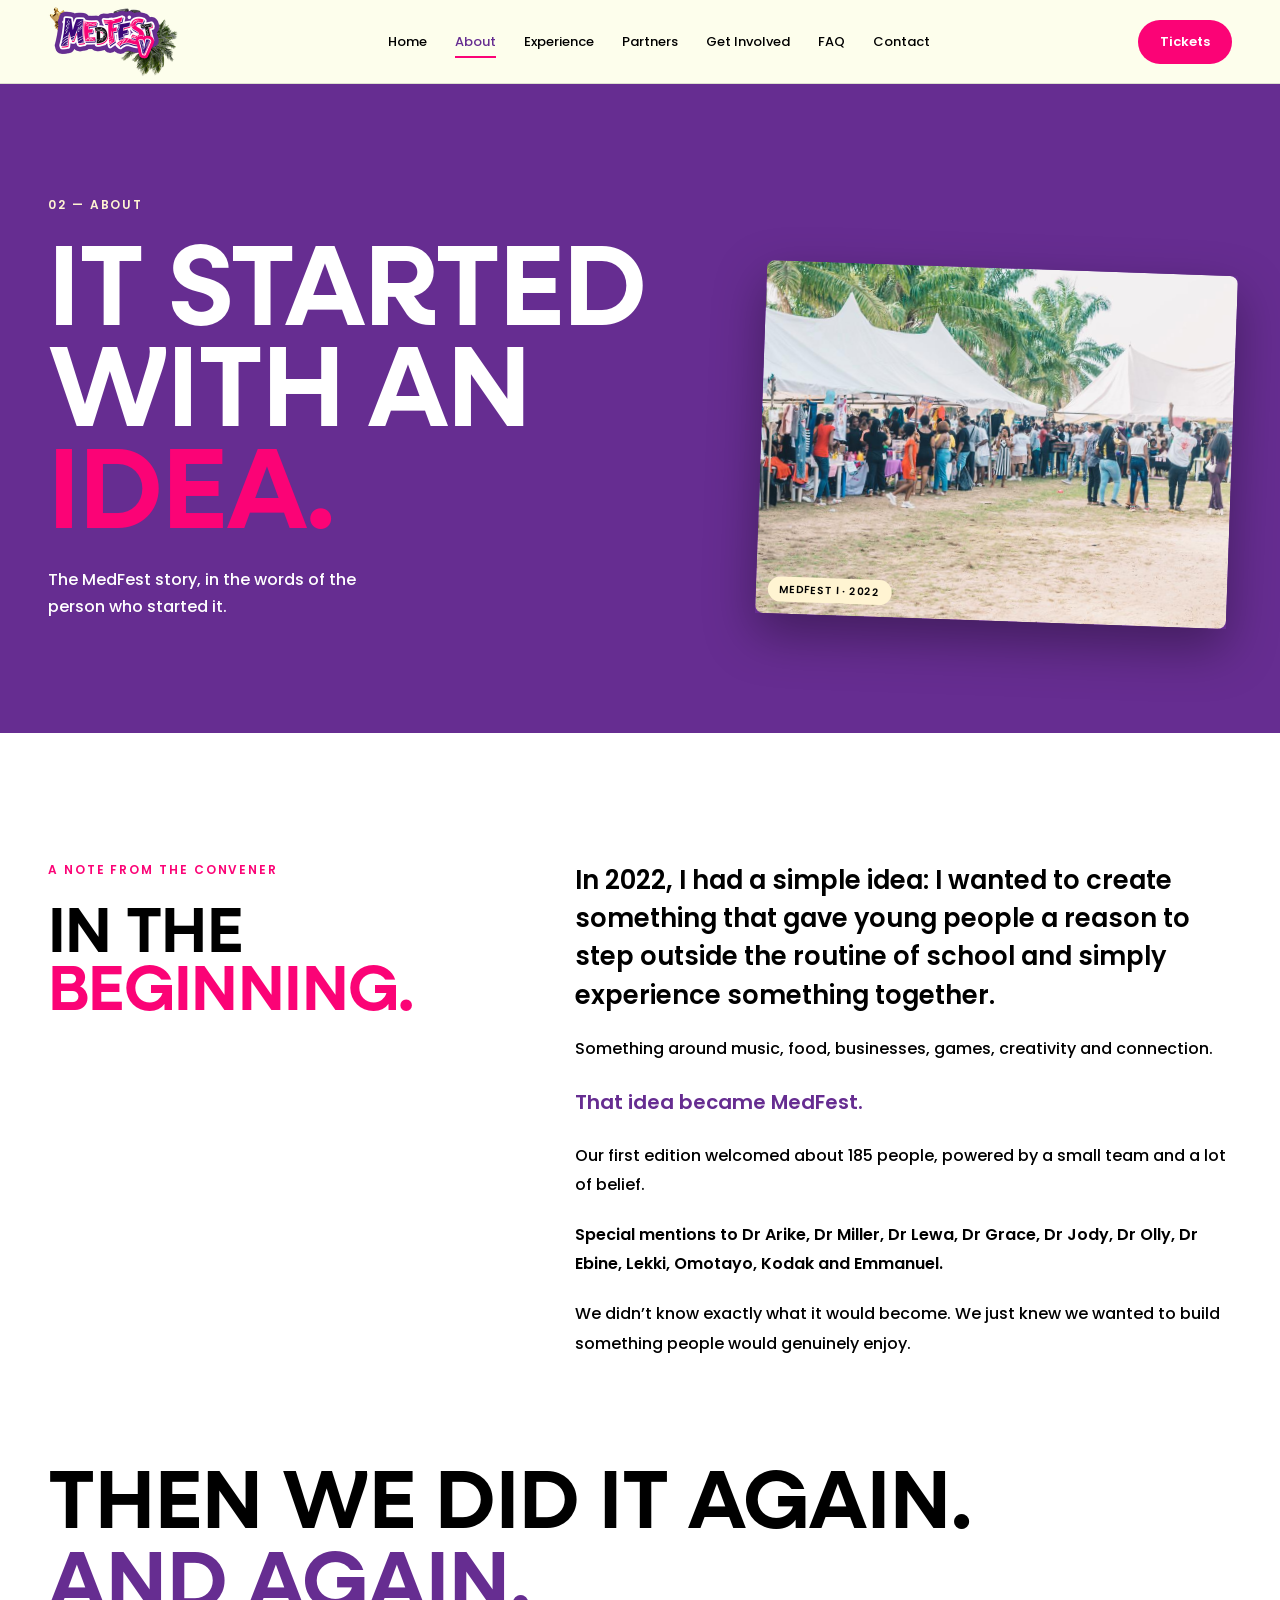
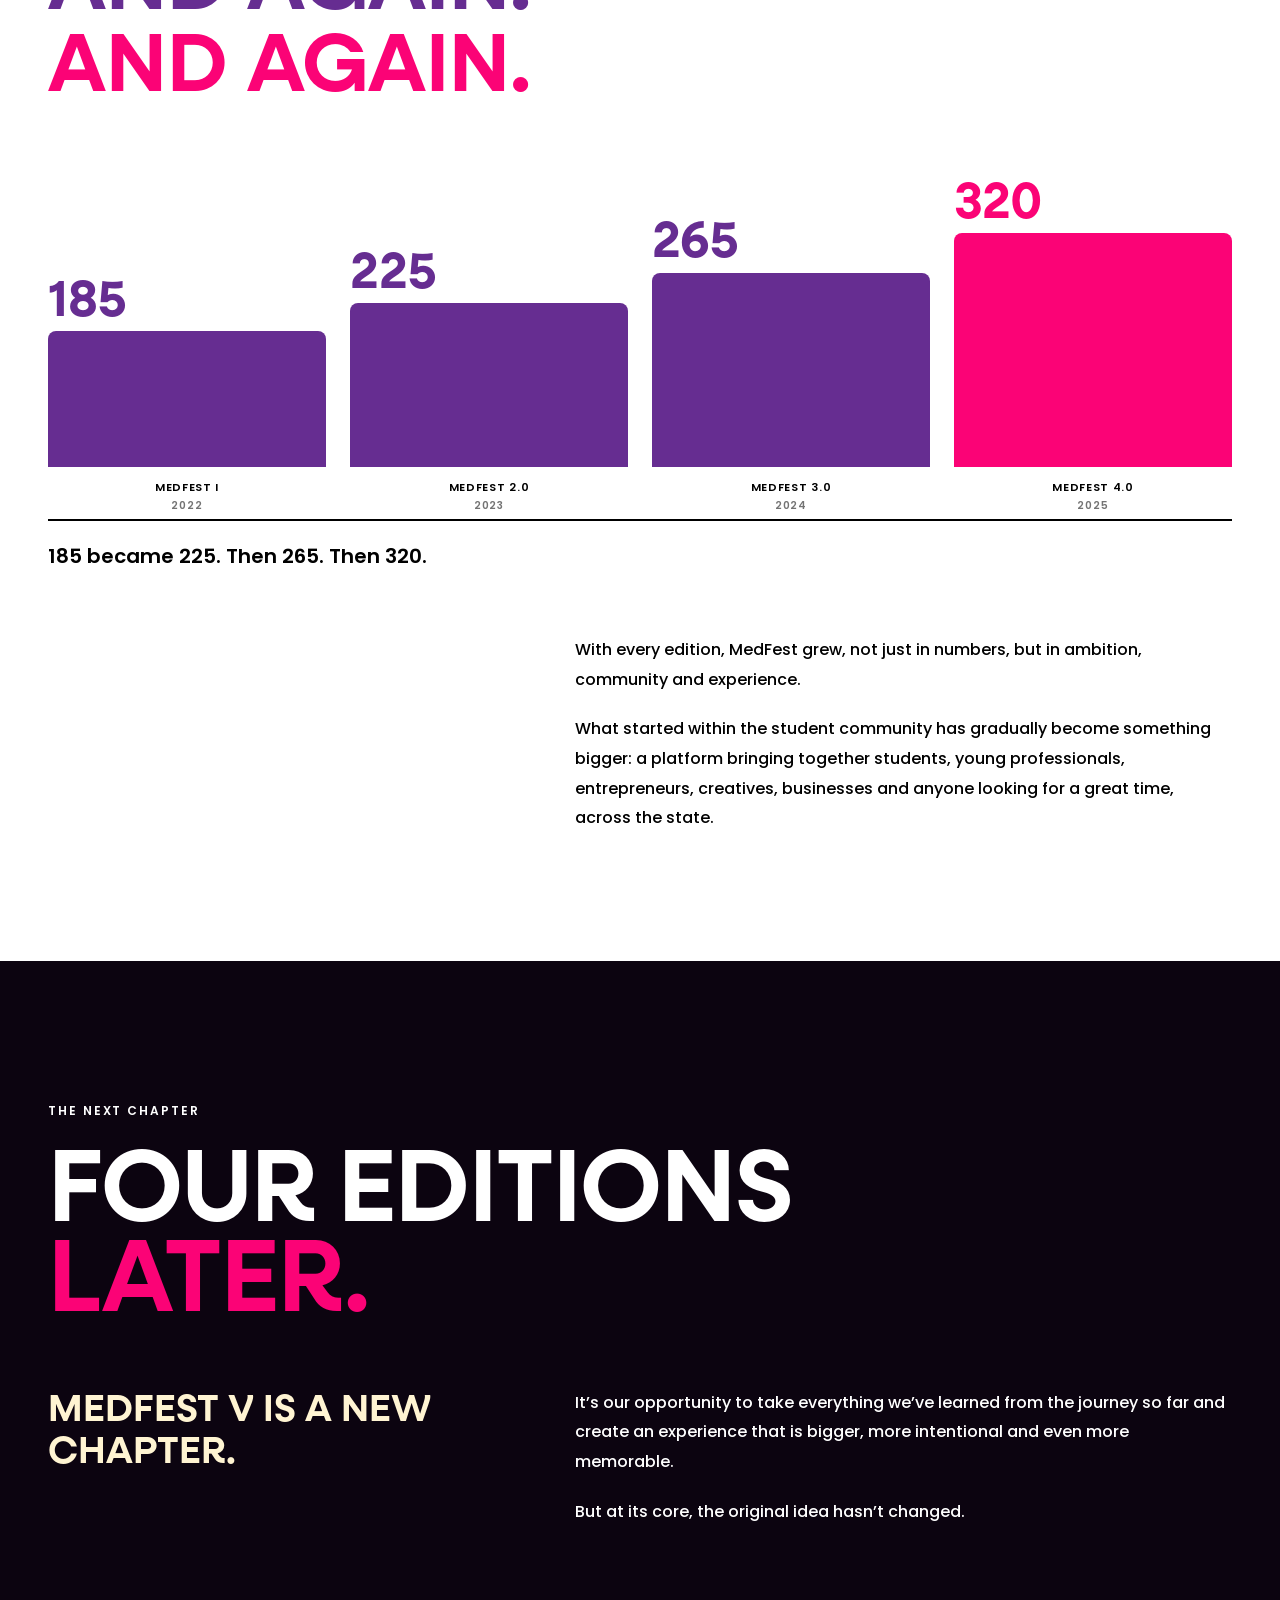
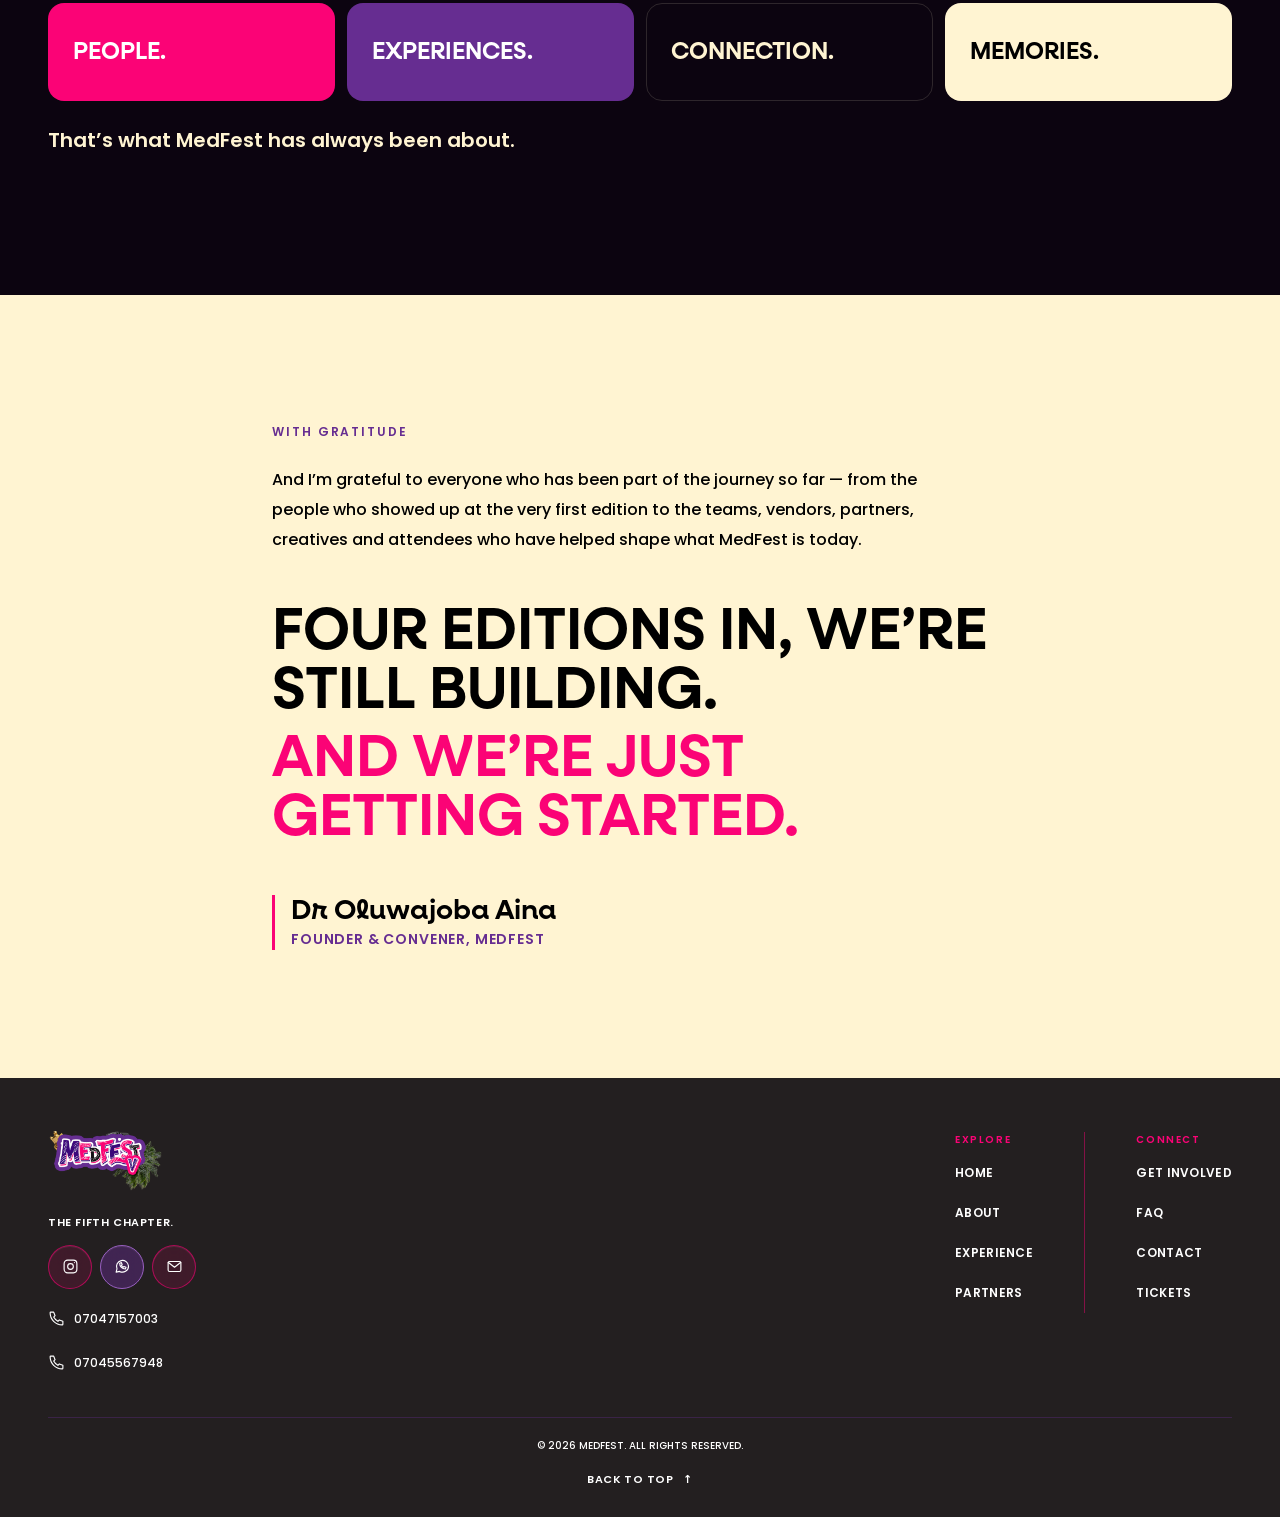
==== commit a96a894d: "i adde notification Panel" ====
--- a/pages/about.html
+++ b/pages/about.html
@@ -4,7 +4,10 @@
     <meta charset="UTF-8" />
     <meta name="viewport" content="width=device-width, initial-scale=1.0" />
     <title>About — MedFest V</title>
-    <meta name="description" content="It started with an idea. Read the MedFest story from its founder and convener, Dr Oluwajoba Aina." />
+    <meta
+      name="description"
+      content="It started with an idea. Read the MedFest story from its founder and convener, Dr Oluwajoba Aina."
+    />
     <link rel="icon" href="../assets/icons/favicon.svg" type="image/svg+xml" />
     <link rel="preconnect" href="https://fonts.googleapis.com" />
     <link rel="preconnect" href="https://fonts.gstatic.com" crossorigin />
@@ -33,7 +36,9 @@
           <div class="about-hero__content">
             <p class="section-label">02 &mdash; About</p>
             <h1 id="about-title">It started<br />with an <em>idea.</em></h1>
-            <p class="about-hero__lead">The MedFest story, in the words of the person who started it.</p>
+            <p class="about-hero__lead">
+              The MedFest story, in the words of the person who started it.
+            </p>
           </div>
           <figure class="about-hero__photo">
             <img
@@ -54,9 +59,9 @@
           </header>
           <div class="about-note__body">
             <p class="about-note__opening">
-              In 2022, I had a simple idea: I wanted to create something that gave
-              young people a reason to step outside the routine of school and
-              simply experience something together.
+              In 2022, I had a simple idea: I wanted to create something that
+              gave young people a reason to step outside the routine of school
+              and simply experience something together.
             </p>
             <p>
               Something around music, food, businesses, games, creativity and
@@ -64,12 +69,12 @@
             </p>
             <p class="about-note__strong">That idea became MedFest.</p>
             <p>
-              Our first edition welcomed about 185 people, powered by a small team
-              and a lot of belief.
+              Our first edition welcomed about 185 people, powered by a small
+              team and a lot of belief.
             </p>
             <p class="about-note__mentions">
-              Special mentions to Dr Arike, Dr Miller, Dr Lewa, Dr Grace,
-              Dr Jody, Dr Olly, Dr Ebine, Lekki, Omotayo and Emmanuel.
+              Special mentions to Dr Arike, Dr Miller, Dr Lewa, Dr Grace, Dr
+              Jody, Dr Olly, Dr Ebine, Lekki, Omotayo, Kodak and Emmanuel.
             </p>
             <p>
               We didn&rsquo;t know exactly what it would become. We just knew we
@@ -79,34 +84,55 @@
         </div>
 
         <div class="container about-growth">
-          <p class="about-growth__lines" aria-label="Then we did it again. And again. And again.">
+          <p
+            class="about-growth__lines"
+            aria-label="Then we did it again. And again. And again."
+          >
             <span>Then we did it again.</span>
             <span>And again.</span>
             <span>And again.</span>
           </p>
-          <div class="about-growth__chart" role="list" aria-label="Attendance at each edition">
+          <div
+            class="about-growth__chart"
+            role="list"
+            aria-label="Attendance at each edition"
+          >
             <div class="about-growth__bar" role="listitem" style="--h: 58%">
               <span class="about-growth__value">185</span>
               <span class="about-growth__fill"></span>
-              <span class="about-growth__label">MedFest I<small>2022</small></span>
+              <span class="about-growth__label"
+                >MedFest I<small>2022</small></span
+              >
             </div>
             <div class="about-growth__bar" role="listitem" style="--h: 70%">
               <span class="about-growth__value">225</span>
               <span class="about-growth__fill"></span>
-              <span class="about-growth__label">MedFest 2.0<small>2023</small></span>
+              <span class="about-growth__label"
+                >MedFest 2.0<small>2023</small></span
+              >
             </div>
             <div class="about-growth__bar" role="listitem" style="--h: 83%">
               <span class="about-growth__value">265</span>
               <span class="about-growth__fill"></span>
-              <span class="about-growth__label">MedFest 3.0<small>2024</small></span>
-            </div>
-            <div class="about-growth__bar about-growth__bar--latest" role="listitem" style="--h: 100%">
+              <span class="about-growth__label"
+                >MedFest 3.0<small>2024</small></span
+              >
+            </div>
+            <div
+              class="about-growth__bar about-growth__bar--latest"
+              role="listitem"
+              style="--h: 100%"
+            >
               <span class="about-growth__value">320</span>
               <span class="about-growth__fill"></span>
-              <span class="about-growth__label">MedFest 4.0<small>2025</small></span>
-            </div>
-          </div>
-          <p class="about-growth__caption">185 became 225. Then 265. Then 320.</p>
+              <span class="about-growth__label"
+                >MedFest 4.0<small>2025</small></span
+              >
+            </div>
+          </div>
+          <p class="about-growth__caption">
+            185 became 225. Then 265. Then 320.
+          </p>
         </div>
 
         <div class="container about-note__layout about-note__layout--after">
@@ -134,22 +160,25 @@
             <p class="about-chapter__lead">MedFest V is a new chapter.</p>
             <div class="about-chapter__copy">
               <p>
-                It&rsquo;s our opportunity to take everything we&rsquo;ve learned
-                from the journey so far and create an experience that is bigger,
-                more intentional and even more memorable.
+                It&rsquo;s our opportunity to take everything we&rsquo;ve
+                learned from the journey so far and create an experience that is
+                bigger, more intentional and even more memorable.
               </p>
-              <p>
-                But at its core, the original idea hasn&rsquo;t changed.
-              </p>
-            </div>
-          </div>
-          <ul class="about-pillars" aria-label="What MedFest has always been about">
+              <p>But at its core, the original idea hasn&rsquo;t changed.</p>
+            </div>
+          </div>
+          <ul
+            class="about-pillars"
+            aria-label="What MedFest has always been about"
+          >
             <li>People.</li>
             <li>Experiences.</li>
             <li>Connection.</li>
             <li>Memories.</li>
           </ul>
-          <p class="about-chapter__closing">That&rsquo;s what MedFest has always been about.</p>
+          <p class="about-chapter__closing">
+            That&rsquo;s what MedFest has always been about.
+          </p>
         </div>
       </section>
 
@@ -158,10 +187,10 @@
           <div class="about-thanks__copy">
             <p class="section-label" id="about-thanks-title">With gratitude</p>
             <p class="about-thanks__text">
-              And I&rsquo;m grateful to everyone who has been part of the journey
-              so far &mdash; from the people who showed up at the very first
-              edition to the teams, vendors, partners, creatives and attendees who
-              have helped shape what MedFest is today.
+              And I&rsquo;m grateful to everyone who has been part of the
+              journey so far &mdash; from the people who showed up at the very
+              first edition to the teams, vendors, partners, creatives and
+              attendees who have helped shape what MedFest is today.
             </p>
             <p class="about-thanks__sign-off">
               Four editions in, we&rsquo;re still building.
@@ -169,7 +198,9 @@
             </p>
             <div class="about-signature">
               <p class="about-signature__name">Dr Oluwajoba Aina</p>
-              <p class="about-signature__role">Founder &amp; Convener, MedFest</p>
+              <p class="about-signature__role">
+                Founder &amp; Convener, MedFest
+              </p>
             </div>
           </div>
         </div>
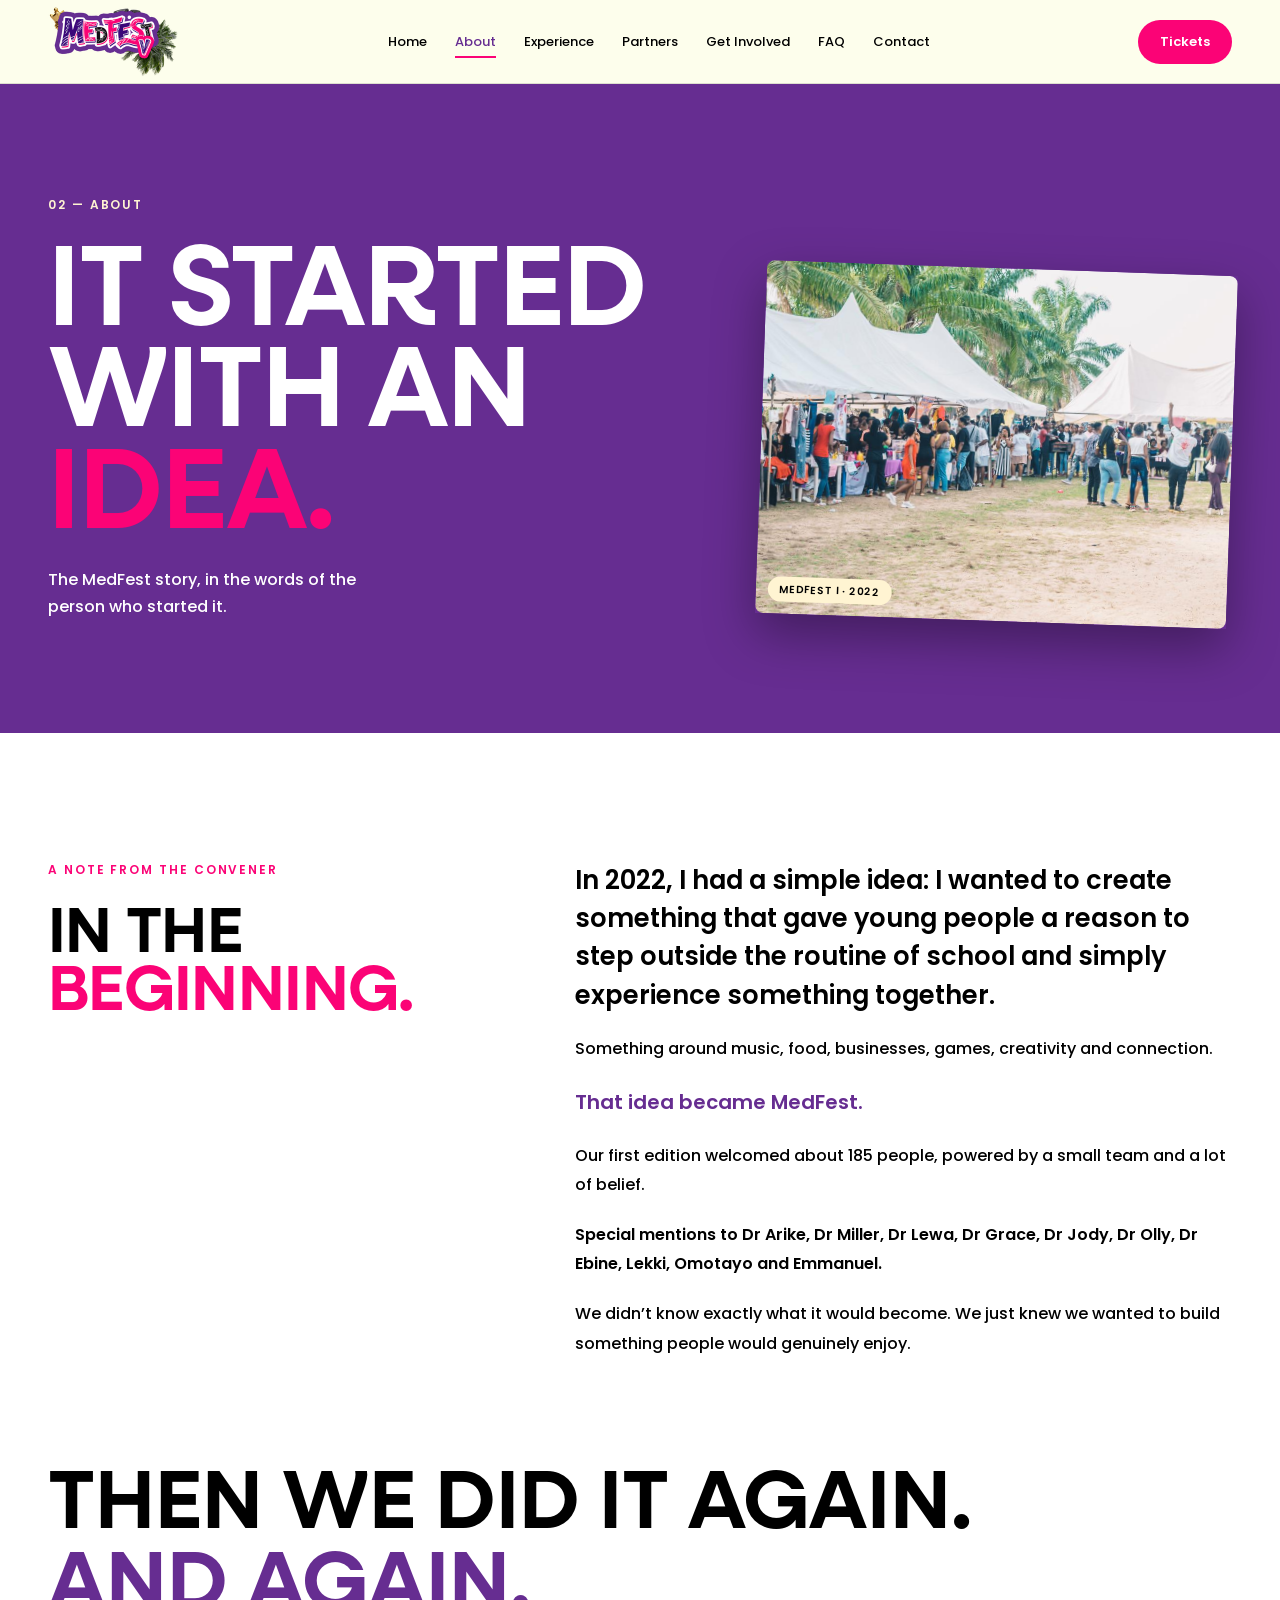
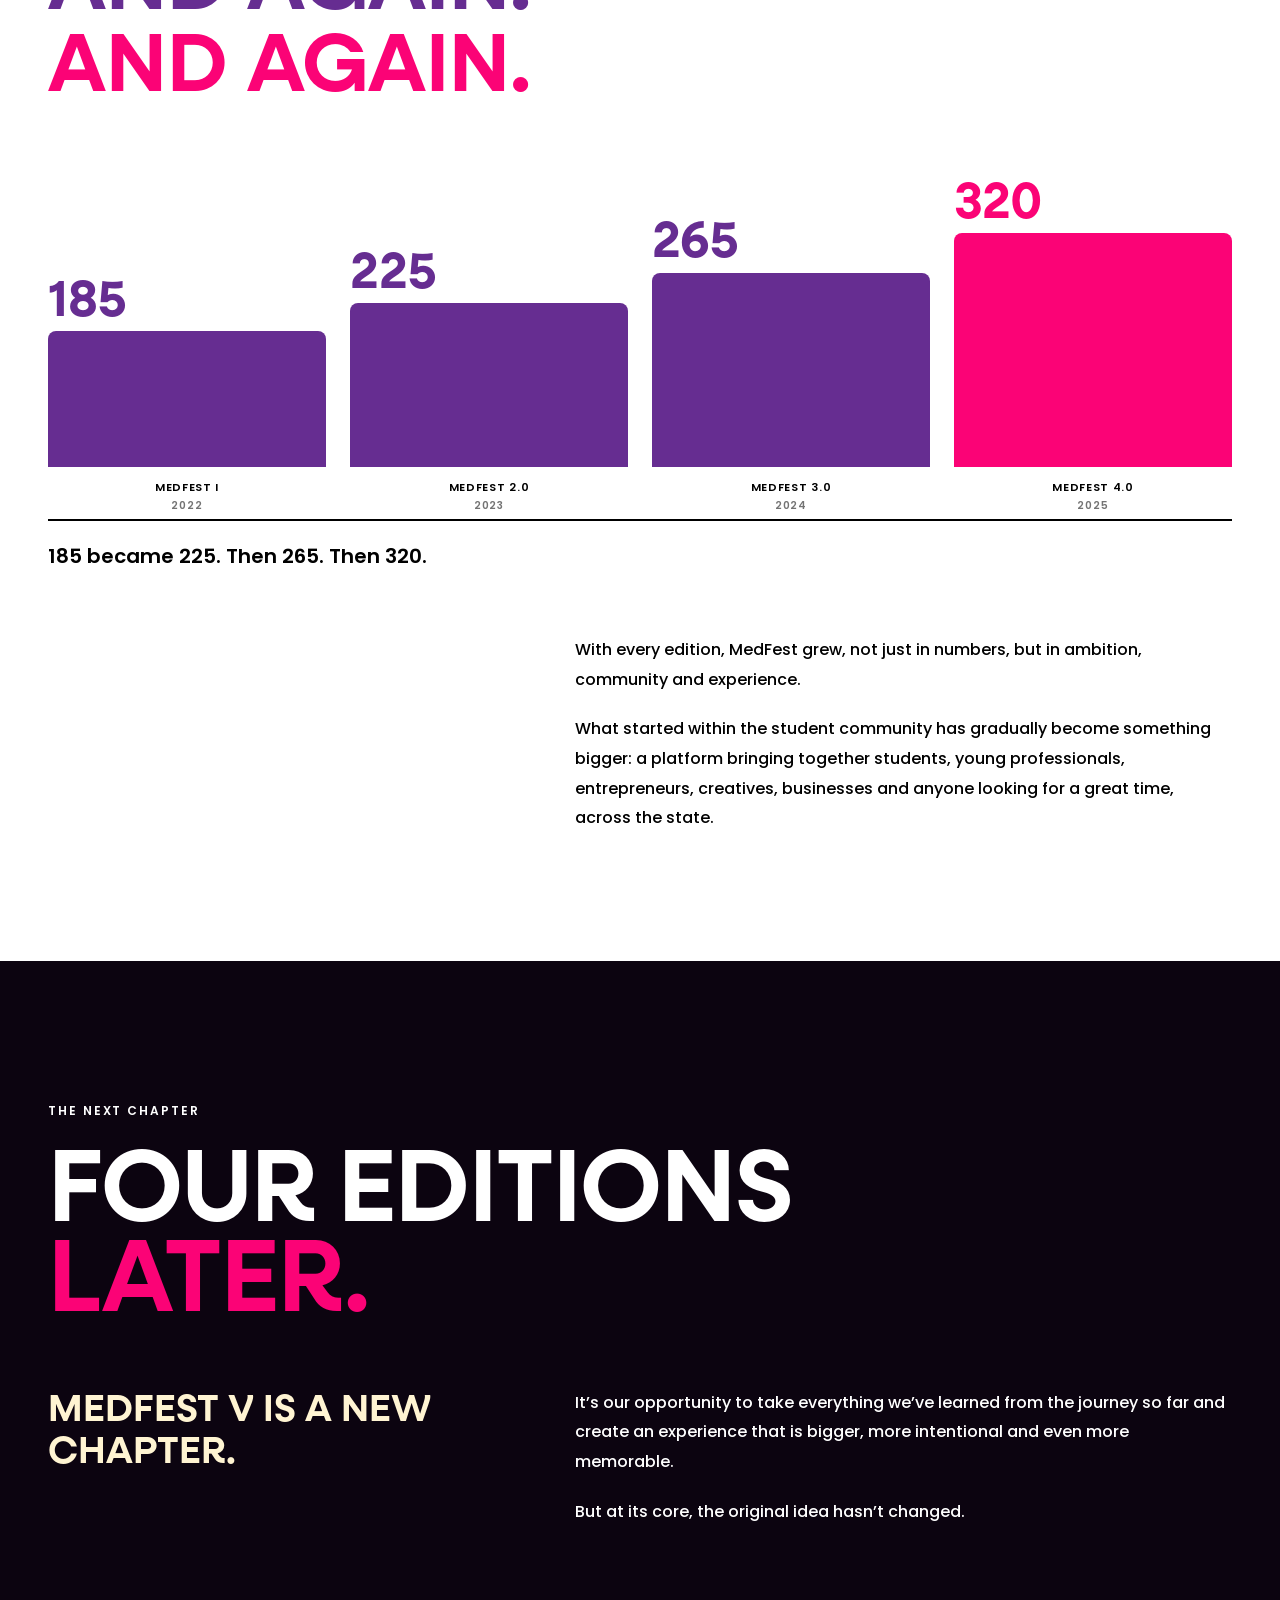
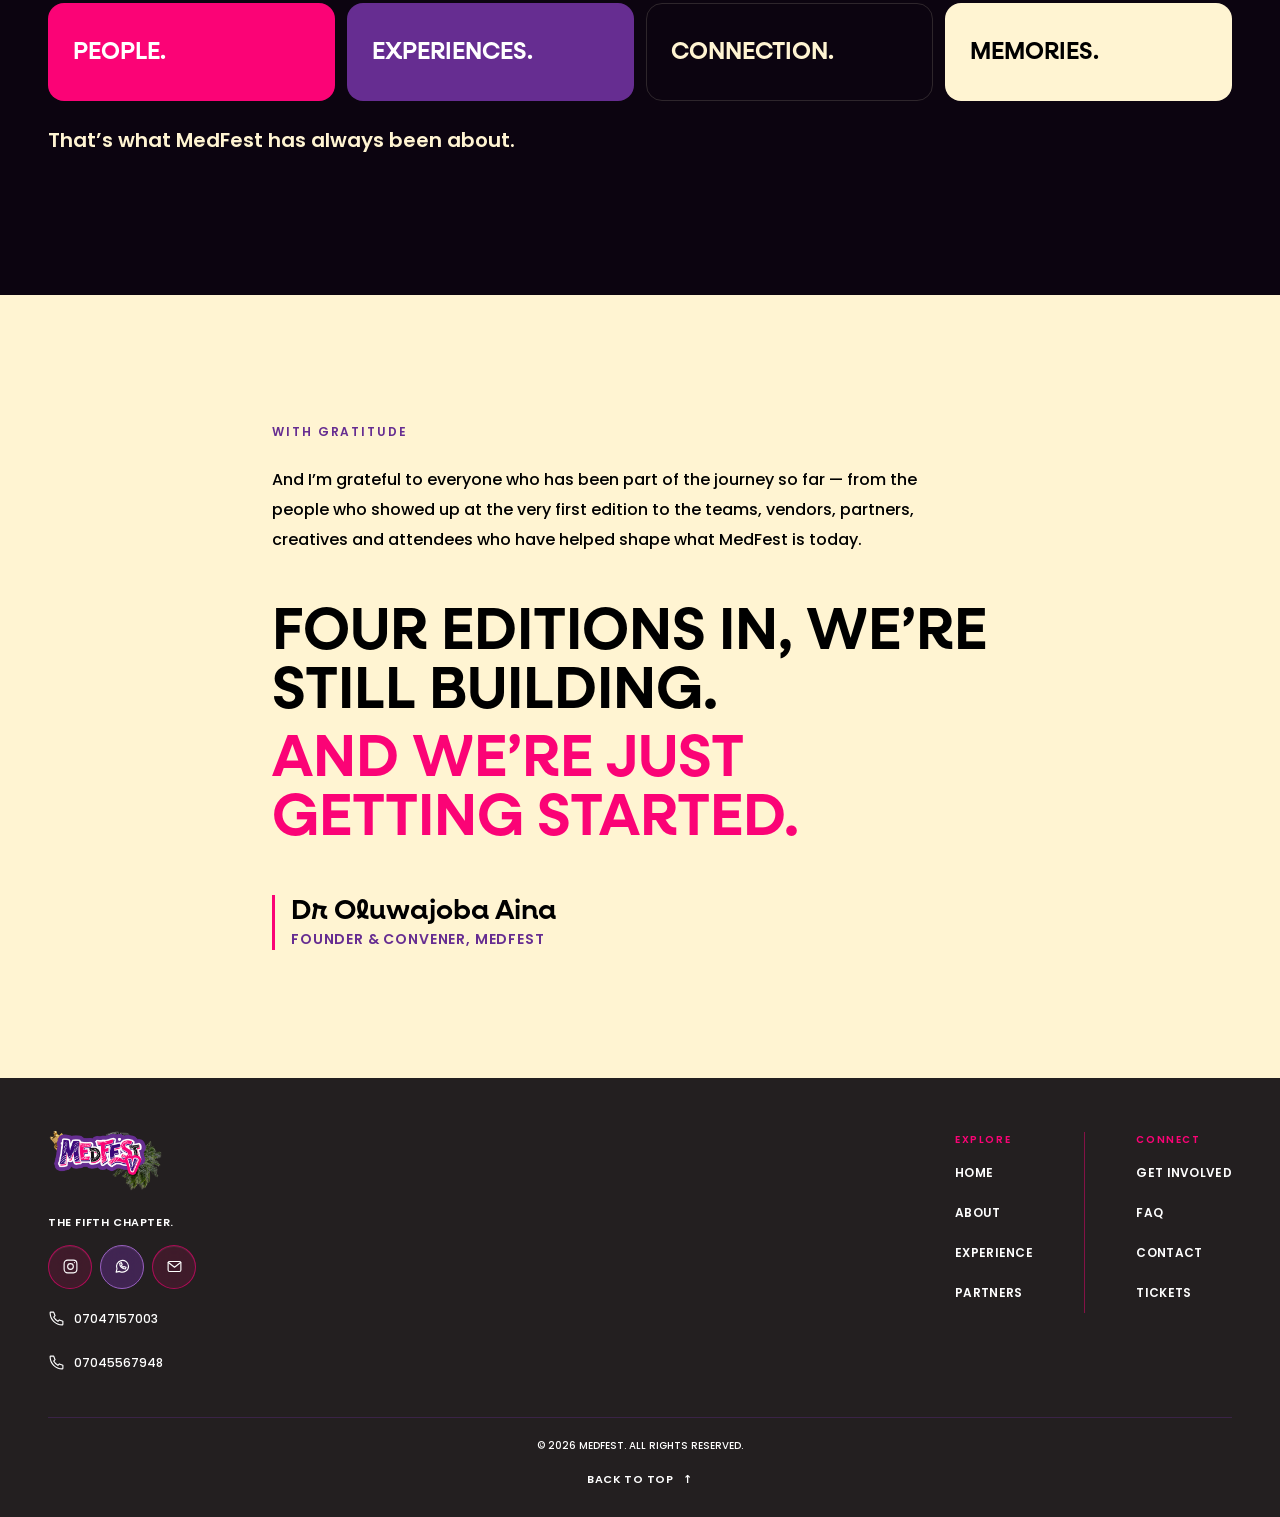
==== commit 1a0dcb7f: "i adde notification Panel" ====
--- a/pages/about.html
+++ b/pages/about.html
@@ -1,14 +1,155 @@
 <!doctype html>
-<html lang="en">
+<html lang="en-NG">
   <head>
     <meta charset="UTF-8" />
     <meta name="viewport" content="width=device-width, initial-scale=1.0" />
-    <title>About — MedFest V</title>
-    <meta
-      name="description"
-      content="It started with an idea. Read the MedFest story from its founder and convener, Dr Oluwajoba Aina."
-    />
-    <link rel="icon" href="../assets/icons/favicon.svg" type="image/svg+xml" />
+    <title>About MedFest Nigeria — The Story of MedFestNG | MedFest V</title>
+    <meta name="description" content="The story of MedFest (MedFestNG) in Ondo, Nigeria: from a 2022 student idea to a festival for everyone, told by founder and convener Dr Oluwajoba Aina." />
+    <meta name="keywords" content="MedFest, MedFestNG, MedFest Nigeria, MedFest UNIMED, MedFest Ondo, MedFest V, MedFest 2026, MedFest Ondo City, Ondo festival, Ondo City events, December 2026 festival Nigeria, music food culture festival Nigeria, lifestyle festival Ondo State, MedFest tickets, MedFest vendors, MedFest partnerships" />
+    <meta name="author" content="MedFest (MedFestNG)" />
+    <meta name="application-name" content="MedFest" />
+    <meta name="robots" content="index, follow, max-image-preview:large, max-snippet:-1, max-video-preview:-1" />
+    <link rel="canonical" href="https://medfest.ng/pages/about.html" />
+    <link rel="alternate" hreflang="en-NG" href="https://medfest.ng/pages/about.html" />
+    <link rel="alternate" hreflang="x-default" href="https://medfest.ng/pages/about.html" />
+    <meta name="geo.region" content="NG-ON" />
+    <meta name="geo.placename" content="Ondo City, Ondo State, Nigeria" />
+    <meta property="og:type" content="website" />
+    <meta property="og:site_name" content="MedFest" />
+    <meta property="og:locale" content="en_NG" />
+    <meta property="og:title" content="About MedFest Nigeria — The Story of MedFestNG | MedFest V" />
+    <meta property="og:description" content="The story of MedFest (MedFestNG) in Ondo, Nigeria: from a 2022 student idea to a festival for everyone, told by founder and convener Dr Oluwajoba Aina." />
+    <meta property="og:url" content="https://medfest.ng/pages/about.html" />
+    <meta property="og:image" content="https://medfest.ng/assets/images/og/medfest-og.jpg" />
+    <meta property="og:image:width" content="1200" />
+    <meta property="og:image:height" content="630" />
+    <meta property="og:image:type" content="image/jpeg" />
+    <meta property="og:image:secure_url" content="https://medfest.ng/assets/images/og/medfest-og.jpg" />
+    <meta property="og:image:alt" content="MedFest V festival crowd in Ondo City, Nigeria" />
+    <meta name="twitter:card" content="summary_large_image" />
+    <meta name="twitter:title" content="About MedFest Nigeria — The Story of MedFestNG | MedFest V" />
+    <meta name="twitter:description" content="The story of MedFest (MedFestNG) in Ondo, Nigeria: from a 2022 student idea to a festival for everyone, told by founder and convener Dr Oluwajoba Aina." />
+    <meta name="twitter:image" content="https://medfest.ng/assets/images/og/medfest-og.jpg" />
+    <!-- Paste your Google Search Console / Bing verification tag here (see SEO-README.md):
+    <meta name="google-site-verification" content="YOUR_CODE" />
+    <meta name="msvalidate.01" content="YOUR_CODE" />
+    -->
+    <script type="application/ld+json">
+{
+  "@context": "https://schema.org",
+  "@graph": [
+    {
+      "@type": "Organization",
+      "@id": "https://medfest.ng/#organization",
+      "name": "MedFest",
+      "alternateName": [
+        "MedFestNG",
+        "MedFest Nigeria",
+        "MedFest UNIMED",
+        "MedFestUnimed",
+        "MedFest Ondo",
+        "MedFest V"
+      ],
+      "legalName": "MedFest",
+      "url": "https://medfest.ng/",
+      "logo": {
+        "@type": "ImageObject",
+        "url": "https://medfest.ng/assets/icons/icon-512.png",
+        "width": 512,
+        "height": 512
+      },
+      "image": "https://medfest.ng/assets/images/og/medfest-og.jpg",
+      "description": "MedFest (also written MedFestNG, MedFest Nigeria, MedFest UNIMED or MedFest Ondo) is an annual lifestyle and social festival in Ondo City, Ondo State, Nigeria, celebrating music, food, culture, creativity, business and connection. It began in 2022 as a student-led idea and has run four editions.",
+      "foundingDate": "2022",
+      "founder": {
+        "@type": "Person",
+        "name": "Dr Oluwajoba Aina",
+        "jobTitle": "Founder & Convener"
+      },
+      "email": "medfestunimed@gmail.com",
+      "telephone": "+2347045567948",
+      "sameAs": [
+        "https://www.instagram.com/medfestng_/"
+      ],
+      "address": {
+        "@type": "PostalAddress",
+        "addressLocality": "Ondo City",
+        "addressRegion": "Ondo State",
+        "addressCountry": "NG"
+      },
+      "areaServed": {
+        "@type": "AdministrativeArea",
+        "name": "Ondo State, Nigeria"
+      },
+      "knowsAbout": [
+        "Music festivals",
+        "Food festivals",
+        "Nigerian culture",
+        "Brand activations",
+        "Experiential marketing"
+      ],
+      "contactPoint": [
+        {
+          "@type": "ContactPoint",
+          "contactType": "customer support",
+          "telephone": "+2347045567948",
+          "email": "medfestunimed@gmail.com",
+          "areaServed": "NG",
+          "availableLanguage": "English"
+        }
+      ]
+    },
+    {
+      "@type": "AboutPage",
+      "@id": "https://medfest.ng/pages/about.html#webpage",
+      "url": "https://medfest.ng/pages/about.html",
+      "name": "About MedFest Nigeria — The Story of MedFestNG | MedFest V",
+      "description": "The story of MedFest (MedFestNG) in Ondo, Nigeria: from a 2022 student idea to a festival for everyone, told by founder and convener Dr Oluwajoba Aina.",
+      "inLanguage": "en-NG",
+      "isPartOf": {
+        "@id": "https://medfest.ng/#website"
+      },
+      "about": {
+        "@id": "https://medfest.ng/#organization"
+      },
+      "primaryImageOfPage": {
+        "@type": "ImageObject",
+        "url": "https://medfest.ng/assets/images/og/medfest-og.jpg",
+        "width": 1200,
+        "height": 630
+      },
+      "mainEntity": {
+        "@id": "https://medfest.ng/#organization"
+      }
+    },
+    {
+      "@type": "BreadcrumbList",
+      "itemListElement": [
+        {
+          "@type": "ListItem",
+          "position": 1,
+          "name": "MedFest",
+          "item": "https://medfest.ng/"
+        },
+        {
+          "@type": "ListItem",
+          "position": 2,
+          "name": "About",
+          "item": "https://medfest.ng/pages/about.html"
+        }
+      ]
+    }
+  ]
+}
+    </script>
+    <link rel="icon" href="../favicon.ico" sizes="48x48" />
+    <link rel="icon" type="image/png" sizes="48x48" href="../assets/icons/favicon-48x48.png" />
+    <link rel="icon" type="image/png" sizes="96x96" href="../assets/icons/favicon-96x96.png" />
+    <link rel="icon" type="image/png" sizes="192x192" href="../assets/icons/favicon-192x192.png" />
+    <link rel="icon" type="image/svg+xml" href="../assets/icons/favicon.svg" />
+    <link rel="apple-touch-icon" sizes="180x180" href="../assets/icons/apple-touch-icon.png" />
+    <link rel="manifest" href="../site.webmanifest" />
+    <meta name="theme-color" content="#662d91" />
     <link rel="preconnect" href="https://fonts.googleapis.com" />
     <link rel="preconnect" href="https://fonts.gstatic.com" crossorigin />
     <link
@@ -27,6 +168,7 @@
   </head>
   <body class="navigation-only about-page">
     <header>
+      <noscript><nav aria-label="MedFest site links"><a href="https://medfest.ng/">Home</a> <a href="https://medfest.ng/pages/about.html">About</a> <a href="https://medfest.ng/pages/experience.html">Experience</a> <a href="https://medfest.ng/pages/gallery.html">Gallery</a> <a href="https://medfest.ng/pages/partners.html">Partners</a> <a href="https://medfest.ng/pages/get-involved.html">Get Involved</a> <a href="https://medfest.ng/pages/faq.html">FAQ</a> <a href="https://medfest.ng/pages/contact.html">Contact</a> <a href="https://medfest.ng/">MedFest Nigeria (MedFestNG), Ondo City</a></nav></noscript>
       <div id="navbar-root" data-root="../" data-active="about"></div>
       <div id="mobile-menu-root" data-root="../" data-active="about"></div>
     </header>
@@ -36,9 +178,7 @@
           <div class="about-hero__content">
             <p class="section-label">02 &mdash; About</p>
             <h1 id="about-title">It started<br />with an <em>idea.</em></h1>
-            <p class="about-hero__lead">
-              The MedFest story, in the words of the person who started it.
-            </p>
+            <p class="about-hero__lead">The MedFest story, in the words of the person who started it.</p>
           </div>
           <figure class="about-hero__photo">
             <img
@@ -59,9 +199,9 @@
           </header>
           <div class="about-note__body">
             <p class="about-note__opening">
-              In 2022, I had a simple idea: I wanted to create something that
-              gave young people a reason to step outside the routine of school
-              and simply experience something together.
+              In 2022, I had a simple idea: I wanted to create something that gave
+              young people a reason to step outside the routine of school and
+              simply experience something together.
             </p>
             <p>
               Something around music, food, businesses, games, creativity and
@@ -69,12 +209,12 @@
             </p>
             <p class="about-note__strong">That idea became MedFest.</p>
             <p>
-              Our first edition welcomed about 185 people, powered by a small
-              team and a lot of belief.
+              Our first edition welcomed about 185 people, powered by a small team
+              and a lot of belief.
             </p>
             <p class="about-note__mentions">
-              Special mentions to Dr Arike, Dr Miller, Dr Lewa, Dr Grace, Dr
-              Jody, Dr Olly, Dr Ebine, Lekki, Omotayo, Kodak and Emmanuel.
+              Special mentions to Dr Arike, Dr Miller, Dr Lewa, Dr Grace,
+              Dr Jody, Dr Olly, Dr Ebine, Lekki, Omotayo and Emmanuel.
             </p>
             <p>
               We didn&rsquo;t know exactly what it would become. We just knew we
@@ -84,55 +224,34 @@
         </div>
 
         <div class="container about-growth">
-          <p
-            class="about-growth__lines"
-            aria-label="Then we did it again. And again. And again."
-          >
+          <p class="about-growth__lines" aria-label="Then we did it again. And again. And again.">
             <span>Then we did it again.</span>
             <span>And again.</span>
             <span>And again.</span>
           </p>
-          <div
-            class="about-growth__chart"
-            role="list"
-            aria-label="Attendance at each edition"
-          >
+          <div class="about-growth__chart" role="list" aria-label="Attendance at each edition">
             <div class="about-growth__bar" role="listitem" style="--h: 58%">
               <span class="about-growth__value">185</span>
               <span class="about-growth__fill"></span>
-              <span class="about-growth__label"
-                >MedFest I<small>2022</small></span
-              >
+              <span class="about-growth__label">MedFest I<small>2022</small></span>
             </div>
             <div class="about-growth__bar" role="listitem" style="--h: 70%">
               <span class="about-growth__value">225</span>
               <span class="about-growth__fill"></span>
-              <span class="about-growth__label"
-                >MedFest 2.0<small>2023</small></span
-              >
+              <span class="about-growth__label">MedFest 2.0<small>2023</small></span>
             </div>
             <div class="about-growth__bar" role="listitem" style="--h: 83%">
               <span class="about-growth__value">265</span>
               <span class="about-growth__fill"></span>
-              <span class="about-growth__label"
-                >MedFest 3.0<small>2024</small></span
-              >
-            </div>
-            <div
-              class="about-growth__bar about-growth__bar--latest"
-              role="listitem"
-              style="--h: 100%"
-            >
+              <span class="about-growth__label">MedFest 3.0<small>2024</small></span>
+            </div>
+            <div class="about-growth__bar about-growth__bar--latest" role="listitem" style="--h: 100%">
               <span class="about-growth__value">320</span>
               <span class="about-growth__fill"></span>
-              <span class="about-growth__label"
-                >MedFest 4.0<small>2025</small></span
-              >
-            </div>
-          </div>
-          <p class="about-growth__caption">
-            185 became 225. Then 265. Then 320.
-          </p>
+              <span class="about-growth__label">MedFest 4.0<small>2025</small></span>
+            </div>
+          </div>
+          <p class="about-growth__caption">185 became 225. Then 265. Then 320.</p>
         </div>
 
         <div class="container about-note__layout about-note__layout--after">
@@ -160,25 +279,22 @@
             <p class="about-chapter__lead">MedFest V is a new chapter.</p>
             <div class="about-chapter__copy">
               <p>
-                It&rsquo;s our opportunity to take everything we&rsquo;ve
-                learned from the journey so far and create an experience that is
-                bigger, more intentional and even more memorable.
+                It&rsquo;s our opportunity to take everything we&rsquo;ve learned
+                from the journey so far and create an experience that is bigger,
+                more intentional and even more memorable.
               </p>
-              <p>But at its core, the original idea hasn&rsquo;t changed.</p>
-            </div>
-          </div>
-          <ul
-            class="about-pillars"
-            aria-label="What MedFest has always been about"
-          >
+              <p>
+                But at its core, the original idea hasn&rsquo;t changed.
+              </p>
+            </div>
+          </div>
+          <ul class="about-pillars" aria-label="What MedFest has always been about">
             <li>People.</li>
             <li>Experiences.</li>
             <li>Connection.</li>
             <li>Memories.</li>
           </ul>
-          <p class="about-chapter__closing">
-            That&rsquo;s what MedFest has always been about.
-          </p>
+          <p class="about-chapter__closing">That&rsquo;s what MedFest has always been about.</p>
         </div>
       </section>
 
@@ -187,10 +303,10 @@
           <div class="about-thanks__copy">
             <p class="section-label" id="about-thanks-title">With gratitude</p>
             <p class="about-thanks__text">
-              And I&rsquo;m grateful to everyone who has been part of the
-              journey so far &mdash; from the people who showed up at the very
-              first edition to the teams, vendors, partners, creatives and
-              attendees who have helped shape what MedFest is today.
+              And I&rsquo;m grateful to everyone who has been part of the journey
+              so far &mdash; from the people who showed up at the very first
+              edition to the teams, vendors, partners, creatives and attendees who
+              have helped shape what MedFest is today.
             </p>
             <p class="about-thanks__sign-off">
               Four editions in, we&rsquo;re still building.
@@ -198,9 +314,7 @@
             </p>
             <div class="about-signature">
               <p class="about-signature__name">Dr Oluwajoba Aina</p>
-              <p class="about-signature__role">
-                Founder &amp; Convener, MedFest
-              </p>
+              <p class="about-signature__role">Founder &amp; Convener, MedFest</p>
             </div>
           </div>
         </div>
--- a/css/components.css
+++ b/css/components.css
@@ -191,9 +191,16 @@
   min-height: calc(92svh - var(--nav-height));
   margin-top: var(--nav-height);
   display: flex;
-  align-items: center;
+  align-items: stretch;
   isolation: isolate;
   overflow: hidden;
+}
+
+/* Hero inner fills the full hero height so the content can be spread out:
+   kicker at the top, headline + description in the middle, buttons at the bottom */
+.hero__inner {
+  display: flex;
+  flex-direction: column;
 }
 
 .hero__media,
@@ -241,9 +248,9 @@
   background:
     linear-gradient(
       90deg,
-      rgba(7, 2, 11, 0.82) 0%,
-      rgba(13, 3, 17, 0.48) 48%,
-      rgba(8, 2, 10, 0.25) 100%
+      rgba(7, 2, 11, 0.86) 0%,
+      rgba(13, 3, 17, 0.5) 50%,
+      rgba(8, 2, 10, 0.18) 100%
     ),
     linear-gradient(
       0deg,
@@ -257,68 +264,97 @@
 .hero__content {
   position: relative;
   z-index: 2;
-  display: grid;
+  flex: 1 1 auto;
+  display: flex;
+  flex-direction: column;
+  align-items: flex-start;
   gap: var(--space-md);
-  max-width: 46rem;
-  padding-top: 0;
+  width: 100%;
+  padding-top: clamp(1.5rem, 4vh, 3rem);
   padding-bottom: 7rem;
+}
+
+/* free space is shared between these two auto margins:
+   top item stays top, buttons drop to the bottom, headline sits in the middle */
+.hero__kicker {
+  margin-bottom: auto;
+}
+
+.hero__actions {
+  margin-top: auto;
 }
 
 .hero__kicker {
   display: inline-flex;
   align-items: center;
-  gap: var(--space-2xs);
+  gap: 0.65rem;
+  width: fit-content;
+  padding: 0.55rem 1.05rem 0.55rem 0.85rem;
+  border-radius: var(--radius-pill);
+  background: rgba(255, 244, 210, 0.12);
+  border: 1px solid rgba(255, 244, 210, 0.3);
+  -webkit-backdrop-filter: blur(10px);
+  backdrop-filter: blur(10px);
   color: var(--brand-cream);
-  font-size: var(--fs-xs);
   font-family: var(--font-body);
-  font-weight: 600;
-  padding-left: 0.8rem;
-  border-left: 2px solid var(--brand-magenta);
-  width: fit-content;
+  font-size: var(--fs-2xs);
+  font-weight: 600;
+  line-height: 1;
+  letter-spacing: 0.16em;
   text-transform: uppercase;
-  letter-spacing: 0.16em;
+}
+
+.hero__kicker-dot {
+  flex: none;
+  width: 0.55rem;
+  height: 0.55rem;
+  border-radius: 50%;
+  background: var(--brand-magenta);
+  animation: heroDot 2s ease-out infinite;
+}
+
+@keyframes heroDot {
+  0% {
+    box-shadow: 0 0 0 0 rgba(251, 3, 118, 0.7);
+  }
+  100% {
+    box-shadow: 0 0 0 0.6rem rgba(251, 3, 118, 0);
+  }
 }
 
 .hero__title {
+  display: grid;
+  justify-items: start;
+  gap: 0.9rem;
   font-family: var(--font-display);
   font-weight: 600;
-  font-size: var(--fs-3xl);
   color: var(--brand-cream);
-  text-wrap: balance;
-  text-shadow: 0 4px 36px rgba(0, 0, 0, 0.35);
-}
-
-.hero__title-main,
-.hero__title-accent {
+  text-shadow: 0 6px 40px rgba(0, 0, 0, 0.4);
+}
+
+.hero__title-main {
   display: block;
   white-space: nowrap;
-}
-
-.hero__title-main {
-  font-size: clamp(1.8rem, 6.5vw, 5rem);
+  font-size: clamp(3.2rem, 14.5vw, 9.5rem);
+  line-height: 0.85;
+  letter-spacing: -0.01em;
+}
+
+/* "The Fifth Chapter." as a festival sticker: solid magenta, always legible over any photo */
+.hero__title-accent {
+  display: inline-block;
+  white-space: nowrap;
+  padding: 0.38em 0.75em 0.3em;
+  border-radius: 0.4em;
+  background: var(--brand-magenta);
+  color: var(--brand-cream);
+  font-size: clamp(1.1rem, 3.8vw, 2.6rem);
   line-height: 1;
-}
-
-.hero__title-accent {
-  font-size: clamp(2rem, 8vw, 7rem);
-  line-height: 0.95;
-  color: transparent;
-  background: linear-gradient(
-    120deg,
-    var(--brand-magenta),
-    #ff6fb3 60%,
-    var(--brand-cream)
-  );
-  -webkit-background-clip: text;
-  background-clip: text;
-}
-
-.hero__meta {
-  font-family: var(--font-body);
-  font-weight: 600;
-  font-size: var(--fs-md);
-  color: #ffffff;
-  letter-spacing: 0.01em;
+  text-transform: uppercase;
+  text-shadow: none;
+  transform: rotate(-2deg);
+  transform-origin: left center;
+  box-shadow: 0 12px 34px rgba(251, 3, 118, 0.4);
 }
 
 .hero__desc {
@@ -327,14 +363,14 @@
   font-size: var(--fs-sm);
   color: #ffffff;
   max-width: 42ch;
+  text-shadow: 0 2px 18px rgba(0, 0, 0, 0.5);
 }
 
 .hero__actions {
   display: flex;
-  flex-direction: column;
-  align-items: flex-start;
+  flex-wrap: wrap;
+  align-items: center;
   gap: var(--space-sm);
-  margin-top: var(--space-2xs);
 }
 
 .hero__actions .btn {
@@ -342,8 +378,9 @@
 }
 
 .hero__actions .btn-secondary {
-  min-width: 14rem;
-  justify-content: center;
+  min-width: 12rem;
+  background: rgba(255, 244, 210, 0.08);
+  border-color: rgba(255, 244, 210, 0.45);
 }
 
 .hero__actions .btn-primary:hover,
@@ -360,19 +397,77 @@
   outline: none;
 }
 
+/* Bottom bar: scroll cue (left) + photo counter and progress ticks (right) */
+.hero__foot {
+  position: absolute;
+  inset-inline: 0;
+  bottom: var(--space-lg);
+  z-index: 3;
+  display: flex;
+  align-items: center;
+  justify-content: space-between;
+  gap: var(--space-md);
+  pointer-events: none;
+}
+
+.hero__foot > * {
+  pointer-events: auto;
+}
+
+.hero__progress {
+  display: flex;
+  align-items: center;
+  gap: 1rem;
+  color: var(--brand-cream);
+  font-family: var(--font-body);
+  font-size: var(--fs-2xs);
+  font-weight: 600;
+  letter-spacing: 0.16em;
+}
+
+.hero__count b {
+  font-weight: 600;
+  color: #ffffff;
+}
+
+.hero__ticks {
+  display: flex;
+  align-items: center;
+}
+
+.hero__tick {
+  width: 1.5rem;
+  height: 1.5rem;
+  padding: 0.65rem 0.12rem;
+  border: 0;
+  background: rgba(255, 244, 210, 0.45);
+  background-clip: content-box;
+  cursor: pointer;
+  transition:
+    width var(--transition-medium),
+    background-color var(--transition-medium);
+}
+
+.hero__tick.is-active {
+  width: 2.8rem;
+  background-color: var(--brand-magenta);
+}
+
+.hero__tick:focus-visible {
+  outline: 2px solid var(--brand-cream);
+  outline-offset: 2px;
+}
+
 .hero__scroll {
-  position: absolute;
-  left: var(--container-pad);
-  bottom: var(--space-lg);
   display: flex;
   align-items: center;
   gap: var(--space-2xs);
   font-size: var(--fs-2xs);
   font-weight: 600;
-  color: var(--color-muted);
+  color: var(--brand-cream);
   letter-spacing: 0.16em;
   text-transform: uppercase;
-  opacity: 0.8;
+  opacity: 0.9;
 }
 
 .hero__scroll-line {
@@ -440,15 +535,32 @@
   .hero__pattern-track {
     animation: none;
   }
+  .hero__kicker-dot {
+    animation: none;
+  }
 }
 
 @media (max-width: 560px) {
-  .hero__scroll {
+  .hero__foot {
     bottom: 1.25rem;
-    font-size: 0.65rem;
+  }
+  .hero__scroll span:last-child {
+    display: none;
+  }
+  .hero__count {
+    display: none;
+  }
+  .hero__tick {
+    width: 1rem;
+  }
+  .hero__tick.is-active {
+    width: 2rem;
   }
   .hero__content {
     padding-bottom: 5rem;
+  }
+  .hero__actions .btn {
+    flex: 1 1 100%;
   }
   .hero__overlay {
     background:
--- a/css/pages.css
+++ b/css/pages.css
@@ -149,25 +149,50 @@
 }
 
 .medfest-v {
+  position: relative;
+  overflow: hidden;
+  isolation: isolate;
   padding-block: clamp(5rem, 11vw, 10rem);
   background: var(--brand-purple);
   color: #ffffff;
 }
 
+/* oversized outlined "V" behind the content */
+.medfest-v__ghost {
+  position: absolute;
+  right: -2vw;
+  bottom: -0.22em;
+  z-index: -1;
+  font-family: var(--font-display);
+  font-weight: 600;
+  font-size: clamp(22rem, 52vw, 52rem);
+  line-height: 1;
+  color: transparent;
+  -webkit-text-stroke: 2px rgba(255, 244, 210, 0.16);
+  pointer-events: none;
+  user-select: none;
+}
+
 .medfest-v__layout {
-  display: block;
+  display: grid;
+  grid-template-columns: minmax(0, 1.05fr) minmax(0, 0.95fr);
+  align-items: center;
+  gap: clamp(2.5rem, 6vw, 5rem);
 }
 
 .medfest-v__content {
   display: grid;
+  justify-items: start;
   gap: var(--space-md);
-  max-width: 52rem;
-  margin-inline: auto;
+  max-width: 36rem;
+}
+
+.medfest-v__label {
+  color: var(--brand-cream);
 }
 
 .medfest-v__content h2 {
-  max-width: 8ch;
-  font-size: clamp(4rem, 9vw, 8rem);
+  font-size: clamp(3.6rem, 9vw, 8rem);
   line-height: 0.84;
   text-transform: uppercase;
 }
@@ -177,31 +202,262 @@
   font-style: normal;
 }
 
-.medfest-v__content p:not(.section-label) {
-  max-width: 40ch;
-  color: #ffffff;
+.medfest-v__content .medfest-v__lead {
+  max-width: 24ch;
+  color: #ffffff;
+  font-family: var(--font-body);
+  font-size: clamp(1.25rem, 2.3vw, 1.85rem);
+  font-weight: 600;
+  line-height: 1.2;
+}
+
+.medfest-v__content .medfest-v__copy {
+  max-width: 44ch;
+  color: rgba(255, 255, 255, 0.92);
   font-size: var(--fs-sm);
   line-height: 1.8;
 }
 
-.medfest-v__content .medfest-v__lead {
-  color: #ffffff;
+/* editions timeline: I -> 2.0 -> 3.0 -> 4.0 -> V */
+.medfest-v__timeline {
+  display: flex;
+  flex-wrap: wrap;
+  gap: 0.5rem;
+  margin-block: var(--space-2xs);
+}
+
+.medfest-v__timeline li {
+  display: grid;
+  gap: 0.15rem;
+  min-width: 4.1rem;
+  padding: 0.6rem 0.85rem;
+  border: 1.5px solid rgba(255, 244, 210, 0.28);
+  border-radius: 0.9rem;
+  background: rgba(0, 0, 0, 0.14);
+  text-align: center;
+}
+
+.medfest-v__timeline b {
+  font-family: var(--font-display);
+  font-size: 1.35rem;
+  font-weight: 600;
+  line-height: 1;
+  color: var(--brand-cream);
+}
+
+.medfest-v__timeline span {
   font-family: var(--font-body);
-  font-size: clamp(1.35rem, 2.5vw, 2rem);
-  font-weight: 600;
-  line-height: 1.15;
-}
-
+  font-size: var(--fs-2xs);
+  font-weight: 600;
+  letter-spacing: 0.08em;
+  color: rgba(255, 255, 255, 0.75);
+}
+
+.medfest-v__timeline .is-next {
+  background: var(--brand-magenta);
+  border-color: transparent;
+  box-shadow: 0 10px 28px rgba(251, 3, 118, 0.4);
+}
+
+.medfest-v__timeline .is-next span {
+  color: #ffffff;
+}
+
+/* CTA: cream pill with a magenta arrow disc.
+   Colour effect: a soft magenta tint drifts across the pill and the arrow disc
+   slowly shifts magenta <-> purple. On hover / tap / keyboard focus the pill
+   fills magenta. Works on touch (no hover needed) and on desktop. */
 .medfest-v__cta {
-  justify-self: start;
+  display: inline-flex;
+  align-items: center;
+  gap: 1rem;
   margin-top: var(--space-2xs);
-  color: #ffffff;
-}
-
-.medfest-v__cta:hover,
-.medfest-v__cta:active {
-  background: var(--brand-black);
-  color: #ffffff;
+  padding: 0.55rem 0.55rem 0.55rem 1.7rem;
+  border-radius: var(--radius-pill);
+  background-color: var(--brand-cream);
+  background-image: linear-gradient(
+    100deg,
+    rgba(251, 3, 118, 0) 0%,
+    rgba(251, 3, 118, 0.2) 50%,
+    rgba(102, 45, 145, 0) 100%
+  );
+  background-size: 250% 100%;
+  background-position: 100% 0;
+  color: var(--brand-black);
+  font-family: var(--font-body);
+  font-size: var(--fs-sm);
+  font-weight: 600;
+  white-space: nowrap;
+  box-shadow: 0 14px 34px rgba(0, 0, 0, 0.28);
+  -webkit-tap-highlight-color: transparent;
+  animation: ctaTint 5s ease-in-out infinite;
+  transition:
+    transform var(--transition-fast),
+    box-shadow var(--transition-medium),
+    background-color 0.35s ease,
+    color 0.35s ease;
+}
+
+.medfest-v__cta-dot {
+  display: grid;
+  place-items: center;
+  width: 2.7rem;
+  height: 2.7rem;
+  border-radius: 50%;
+  background: var(--brand-magenta);
+  color: #ffffff;
+  font-size: 1.15rem;
+  animation: ctaDot 5s ease-in-out infinite;
+  transition:
+    transform var(--transition-medium),
+    background-color 0.35s ease,
+    color 0.35s ease;
+}
+
+@keyframes ctaTint {
+  0%,
+  100% {
+    background-position: 100% 0;
+  }
+  50% {
+    background-position: 0 0;
+  }
+}
+
+@keyframes ctaDot {
+  0%,
+  100% {
+    background-color: var(--brand-magenta);
+  }
+  50% {
+    background-color: var(--brand-purple);
+  }
+}
+
+/* active / focus: works for touch taps and keyboard users */
+.medfest-v__cta:active,
+.medfest-v__cta:focus-visible {
+  background-color: var(--brand-magenta);
+  background-image: none;
+  color: #ffffff;
+  animation: none;
+}
+
+.medfest-v__cta:active .medfest-v__cta-dot,
+.medfest-v__cta:focus-visible .medfest-v__cta-dot {
+  background-color: var(--brand-cream);
+  color: var(--brand-magenta);
+  animation: none;
+}
+
+.medfest-v__cta:focus-visible {
+  outline: 3px solid var(--brand-cream);
+  outline-offset: 3px;
+}
+
+@media (hover: hover) {
+  .medfest-v__cta:hover {
+    background-color: var(--brand-magenta);
+    background-image: none;
+    color: #ffffff;
+    animation: none;
+    transform: translateY(-2px);
+    box-shadow: 0 18px 40px rgba(0, 0, 0, 0.34);
+  }
+  .medfest-v__cta:hover .medfest-v__cta-dot {
+    background-color: var(--brand-cream);
+    color: var(--brand-magenta);
+    animation: none;
+    transform: translateX(4px);
+  }
+}
+
+@media (prefers-reduced-motion: reduce) {
+  .medfest-v__cta,
+  .medfest-v__cta-dot {
+    animation: none;
+  }
+}
+
+/* polaroid collage */
+.medfest-v__collage {
+  position: relative;
+  min-height: clamp(26rem, 44vw, 38rem);
+}
+
+.medfest-v__pol {
+  position: absolute;
+  width: 52%;
+  padding: 0.7rem 0.7rem 0;
+  border-radius: 0.5rem;
+  background: var(--brand-cream);
+  box-shadow: 0 24px 50px rgba(0, 0, 0, 0.38);
+}
+
+.medfest-v__pol img {
+  display: block;
+  width: 100%;
+  aspect-ratio: 1 / 1;
+  object-fit: cover;
+  border-radius: 0.25rem;
+}
+
+.medfest-v__pol figcaption {
+  padding: 0.7rem 0.2rem 0.8rem;
+  color: var(--brand-black);
+  font-family: var(--font-body);
+  font-size: var(--fs-2xs);
+  font-weight: 600;
+  letter-spacing: 0.08em;
+  text-transform: uppercase;
+}
+
+.medfest-v__pol--1 {
+  top: 0;
+  left: 0;
+  transform: rotate(-5deg);
+}
+
+.medfest-v__pol--2 {
+  top: 8%;
+  right: 0;
+  z-index: 1;
+  transform: rotate(4deg);
+}
+
+.medfest-v__pol--3 {
+  bottom: 0;
+  left: 26%;
+  z-index: 2;
+  transform: rotate(-2deg);
+}
+
+@media (max-width: 860px) {
+  .medfest-v__layout {
+    grid-template-columns: 1fr;
+  }
+  .medfest-v__content {
+    max-width: none;
+  }
+  .medfest-v__collage {
+    min-height: 26rem;
+    max-width: 30rem;
+    width: 100%;
+    margin-inline: auto;
+  }
+  .medfest-v__pol {
+    width: 56%;
+  }
+}
+
+@media (max-width: 420px) {
+  .medfest-v__timeline li {
+    min-width: 3.4rem;
+    padding: 0.55rem 0.6rem;
+  }
+  .medfest-v__collage {
+    min-height: 22rem;
+  }
 }
 
 .experience-section {
--- a/css/desktop.css
+++ b/css/desktop.css
@@ -24,7 +24,7 @@
 /* Homepage hero: always leave breathing room under the nav, even on short laptop screens */
 @media (min-width: 900px) {
   .hero { min-height: max(calc(92svh - var(--nav-height)), 40rem); }
-  .hero__content { padding-top: 3.5rem; padding-bottom: 6rem; }
+  .hero__content { padding-top: 2.5rem; padding-bottom: 6rem; }
 }
 
 /* Short laptop screens: show the start of the content cards on the first screen */
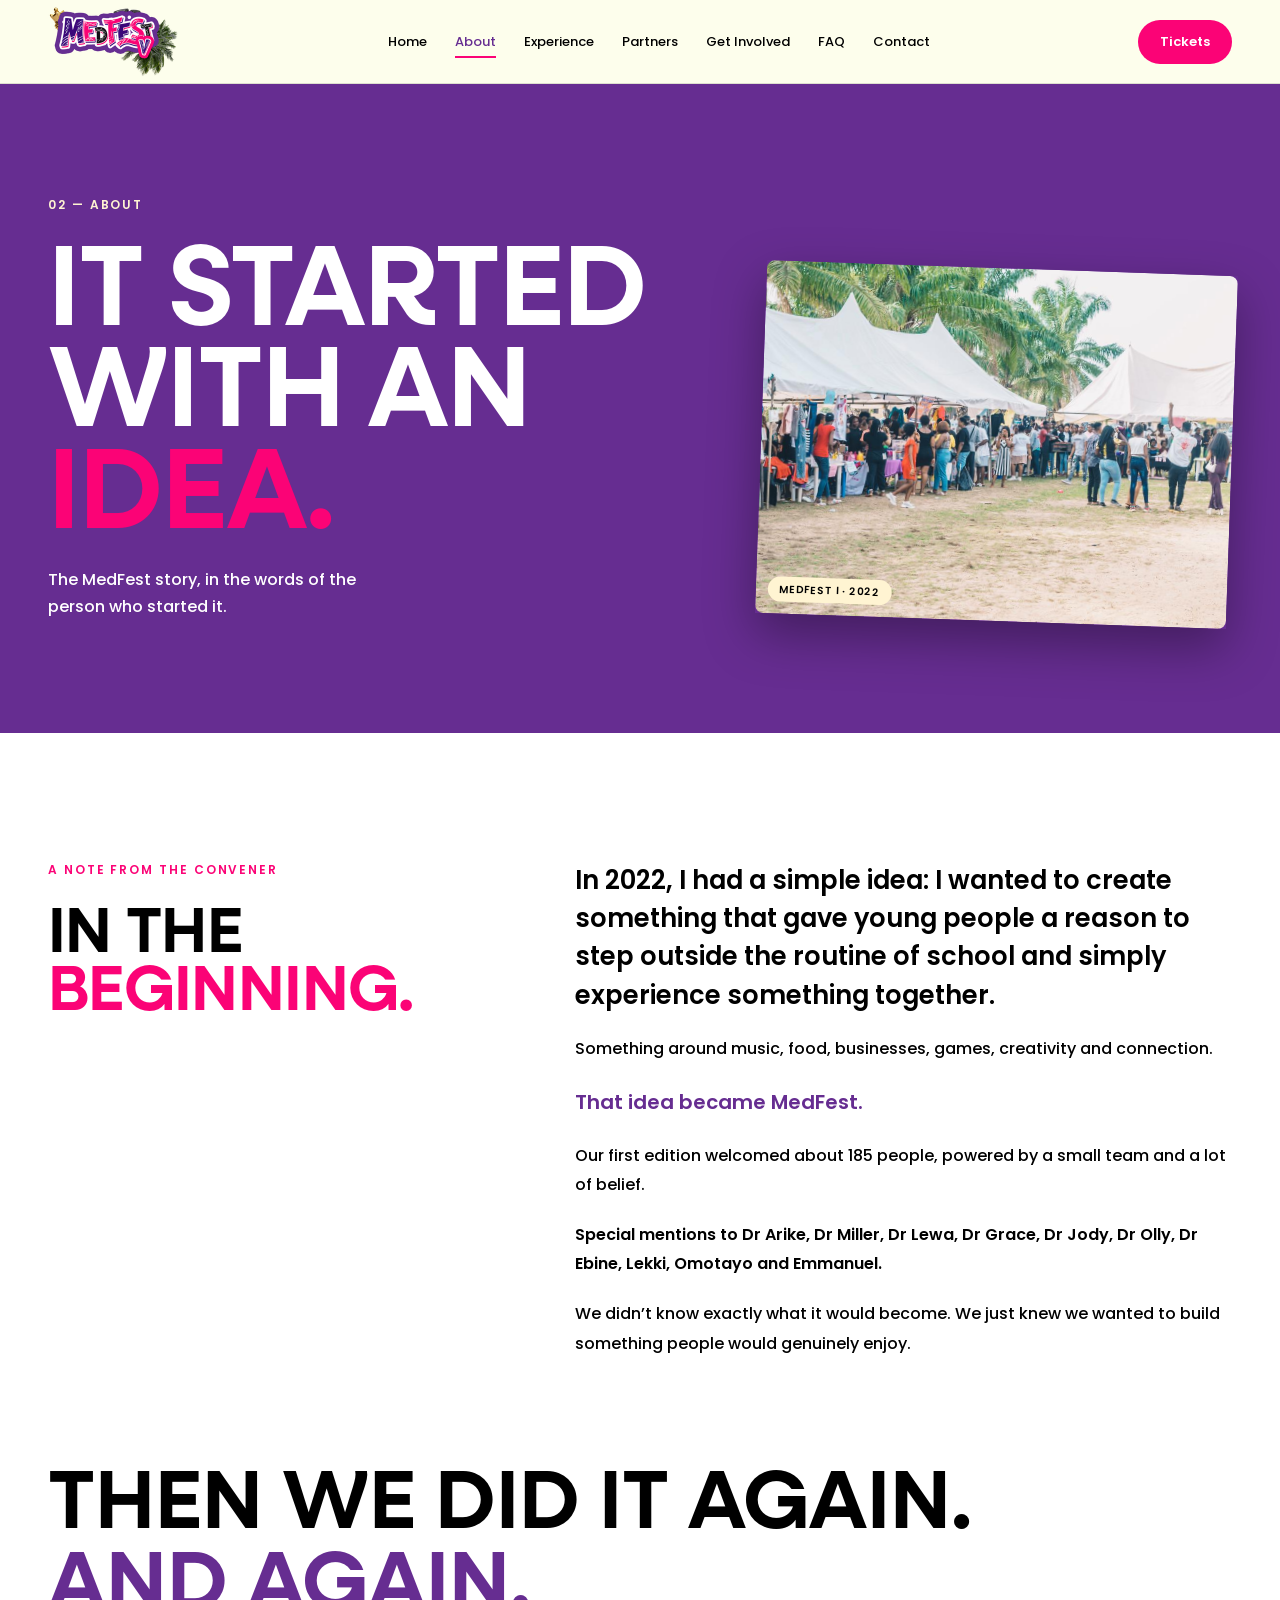
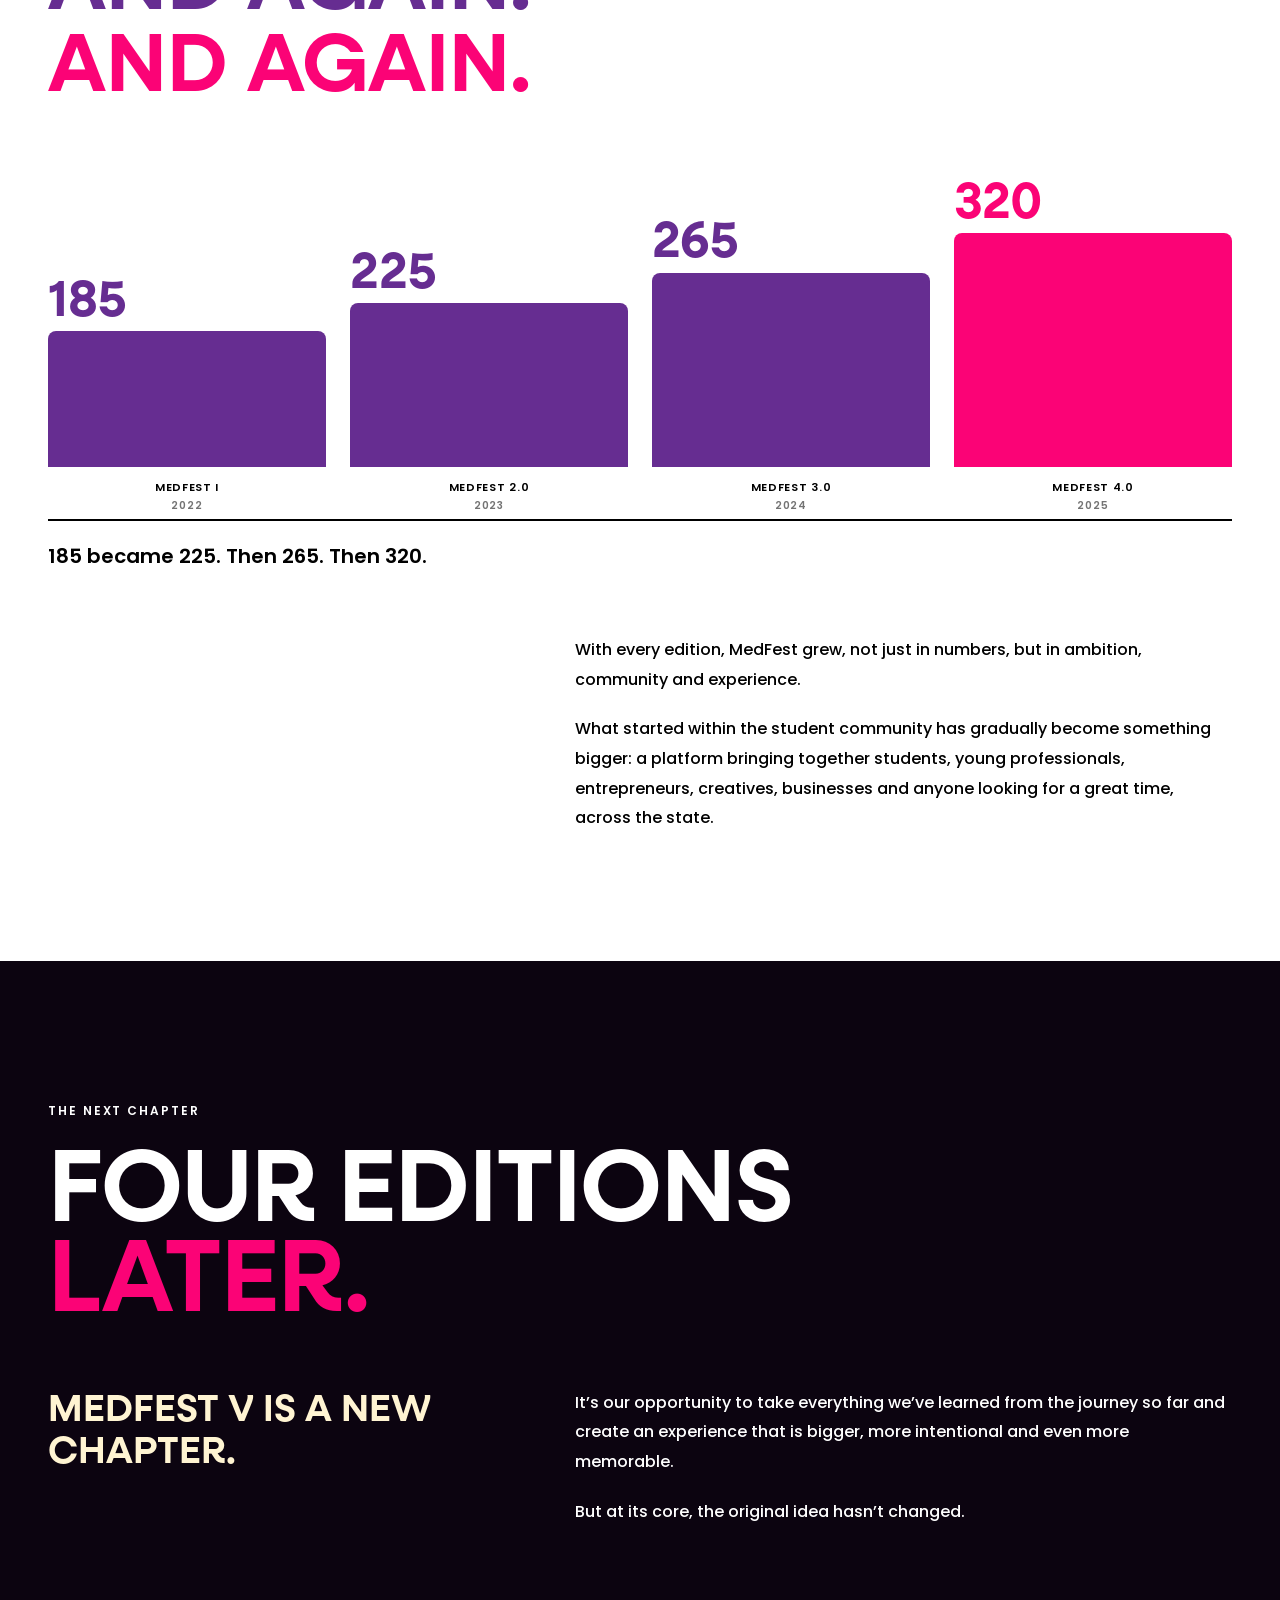
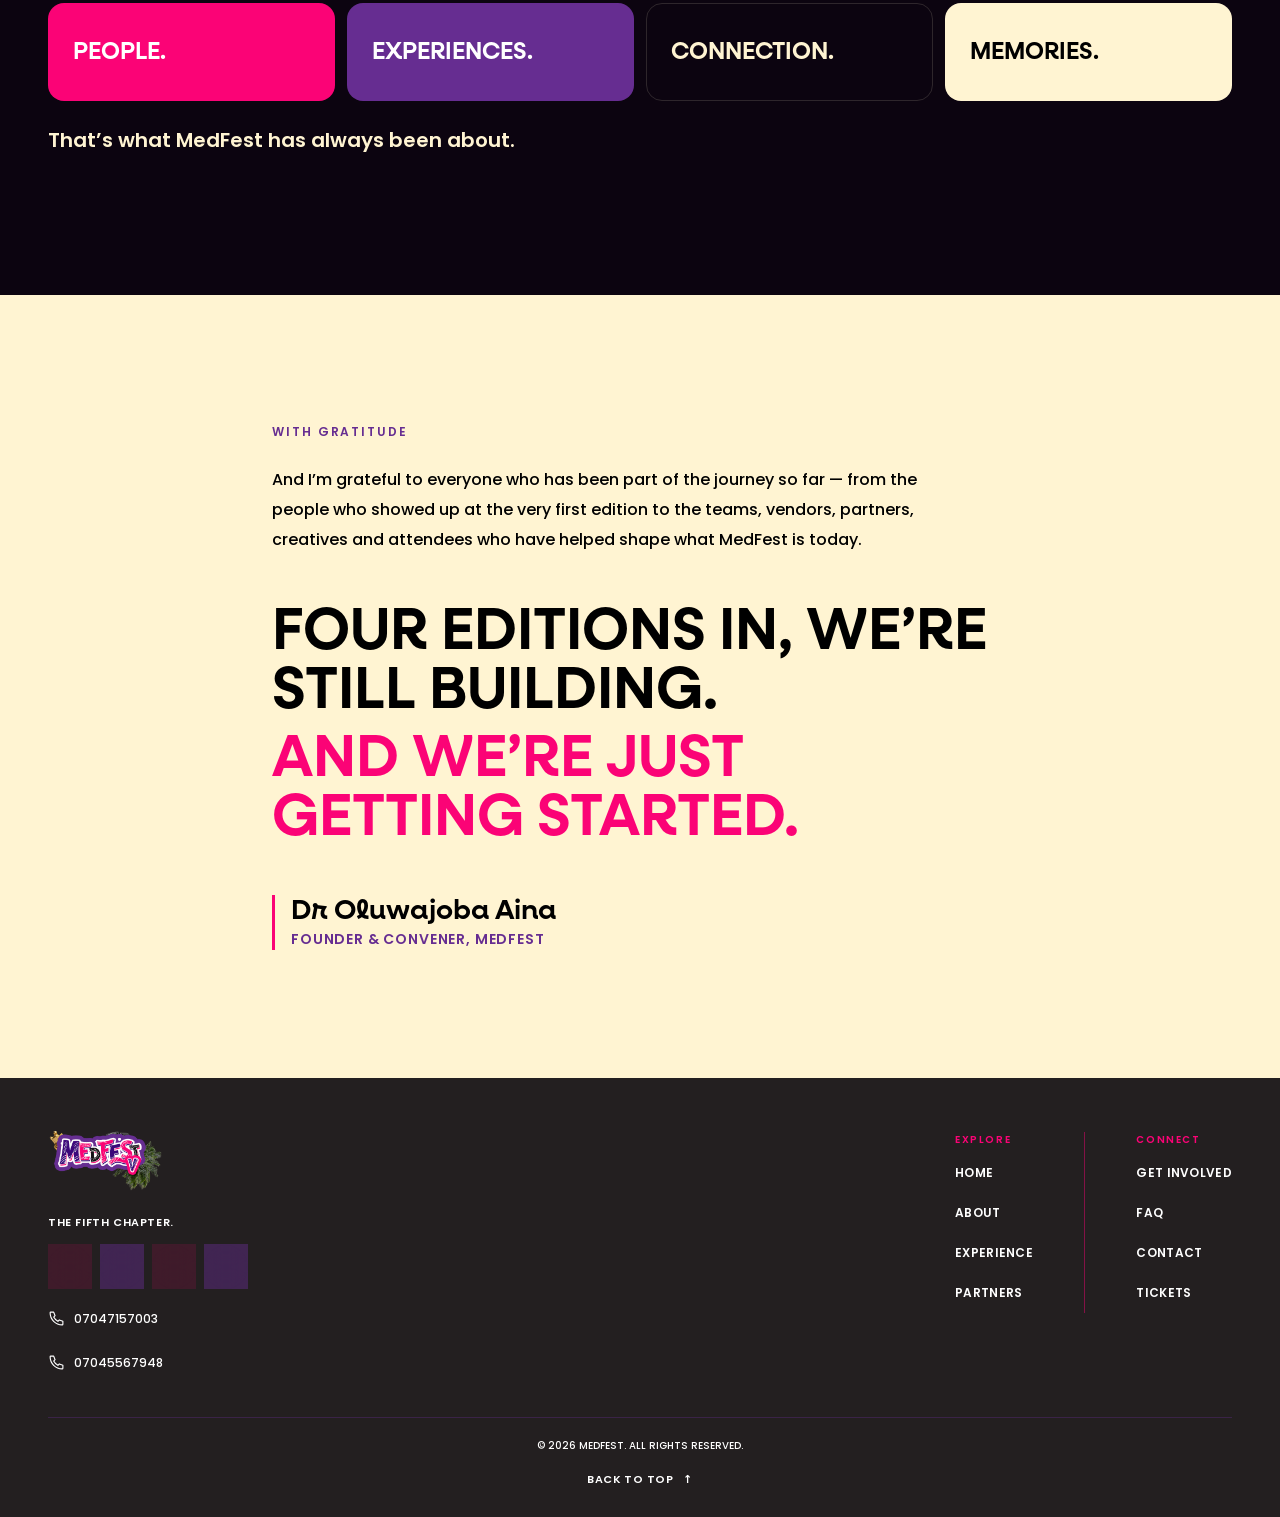
==== commit dec75734: "i adde notification Panel" ====
--- a/pages/about.html
+++ b/pages/about.html
@@ -69,7 +69,8 @@
       "email": "medfestunimed@gmail.com",
       "telephone": "+2347045567948",
       "sameAs": [
-        "https://www.instagram.com/medfestng_/"
+        "https://www.instagram.com/medfestng_/",
+        "https://www.tiktok.com/@medfest.v"
       ],
       "address": {
         "@type": "PostalAddress",
--- a/css/footer.css
+++ b/css/footer.css
@@ -81,12 +81,11 @@
   border-radius: 50%;
   color: #ffffff;
 }
-.mf-footer__icon:nth-child(2) {
+.mf-footer__icon:nth-child(even) {
   background: rgba(102, 45, 145, 0.45);
   border-color: #9860c0;
 }
-.mf-footer__icon:nth-child(1),
-.mf-footer__icon:nth-child(3) {
+.mf-footer__icon:nth-child(odd) {
   background: rgba(251, 3, 118, 0.13);
   border-color: rgba(251, 3, 118, 0.6);
 }
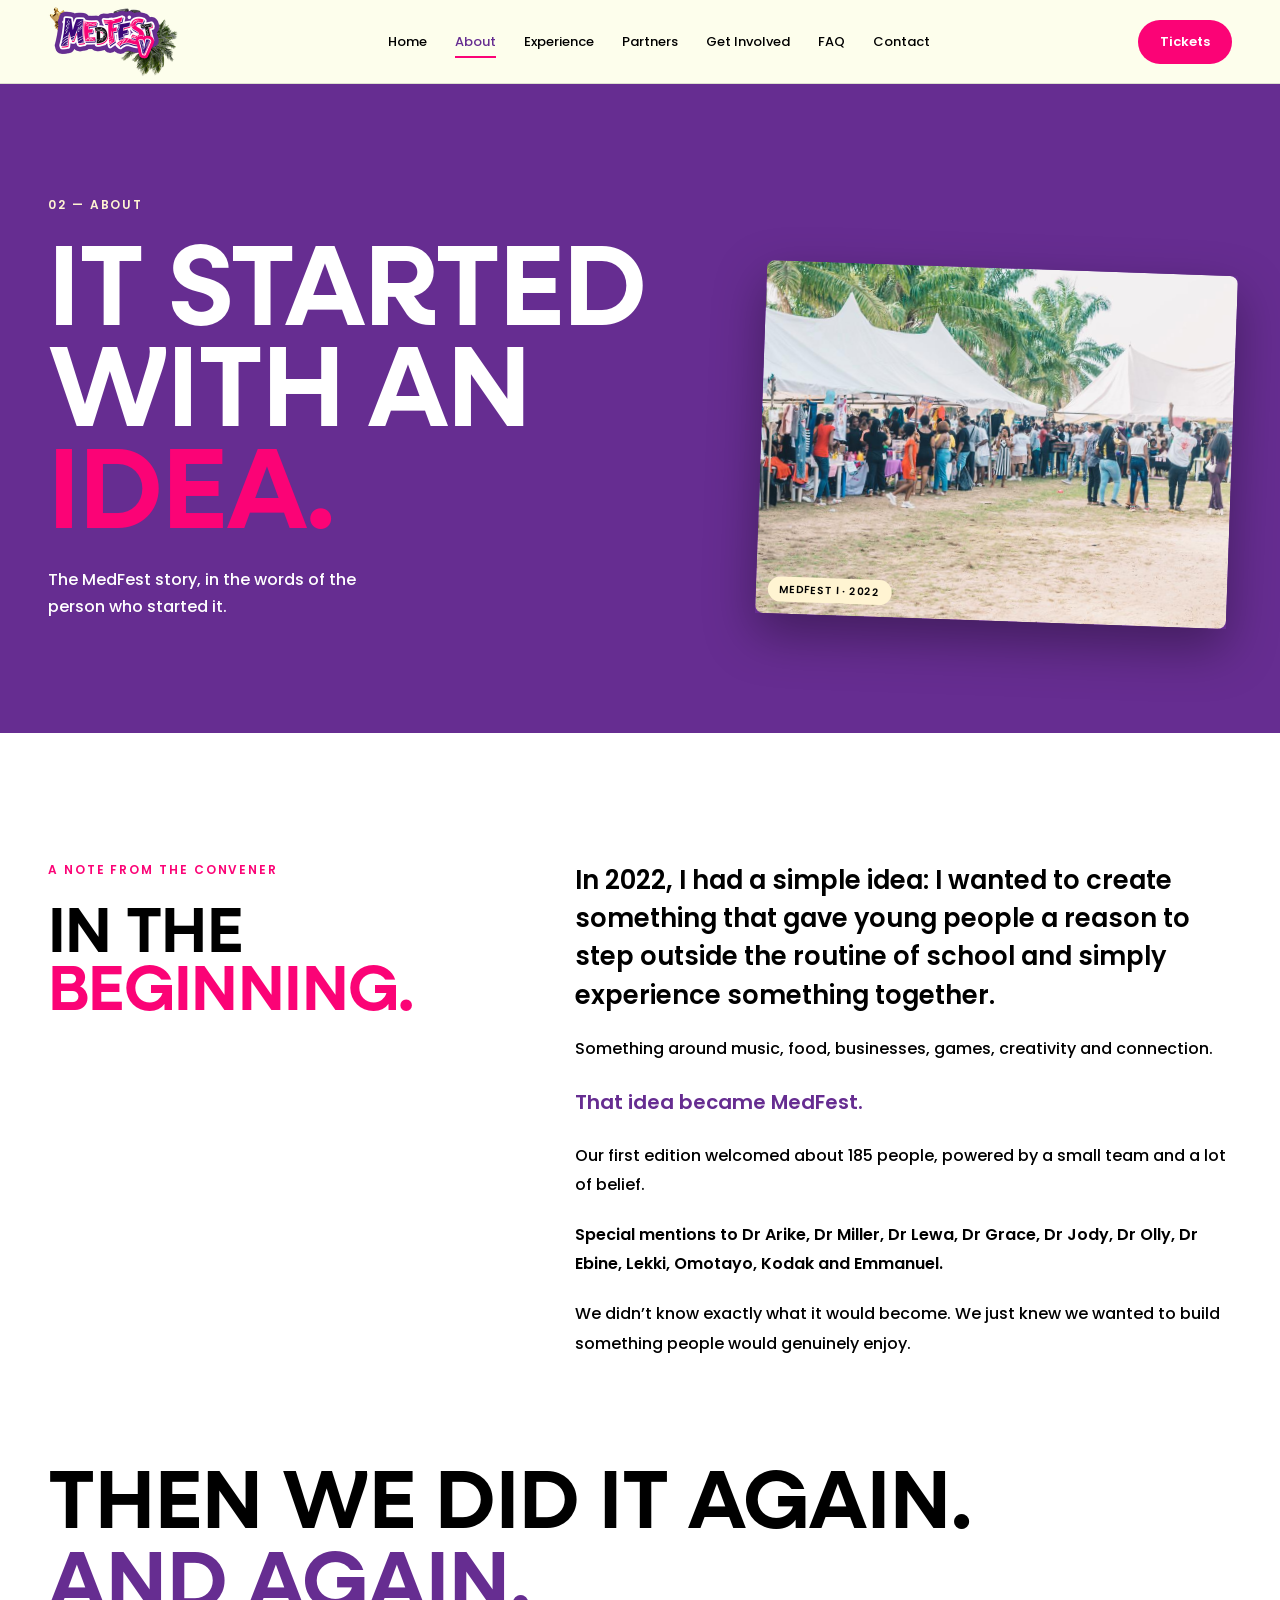
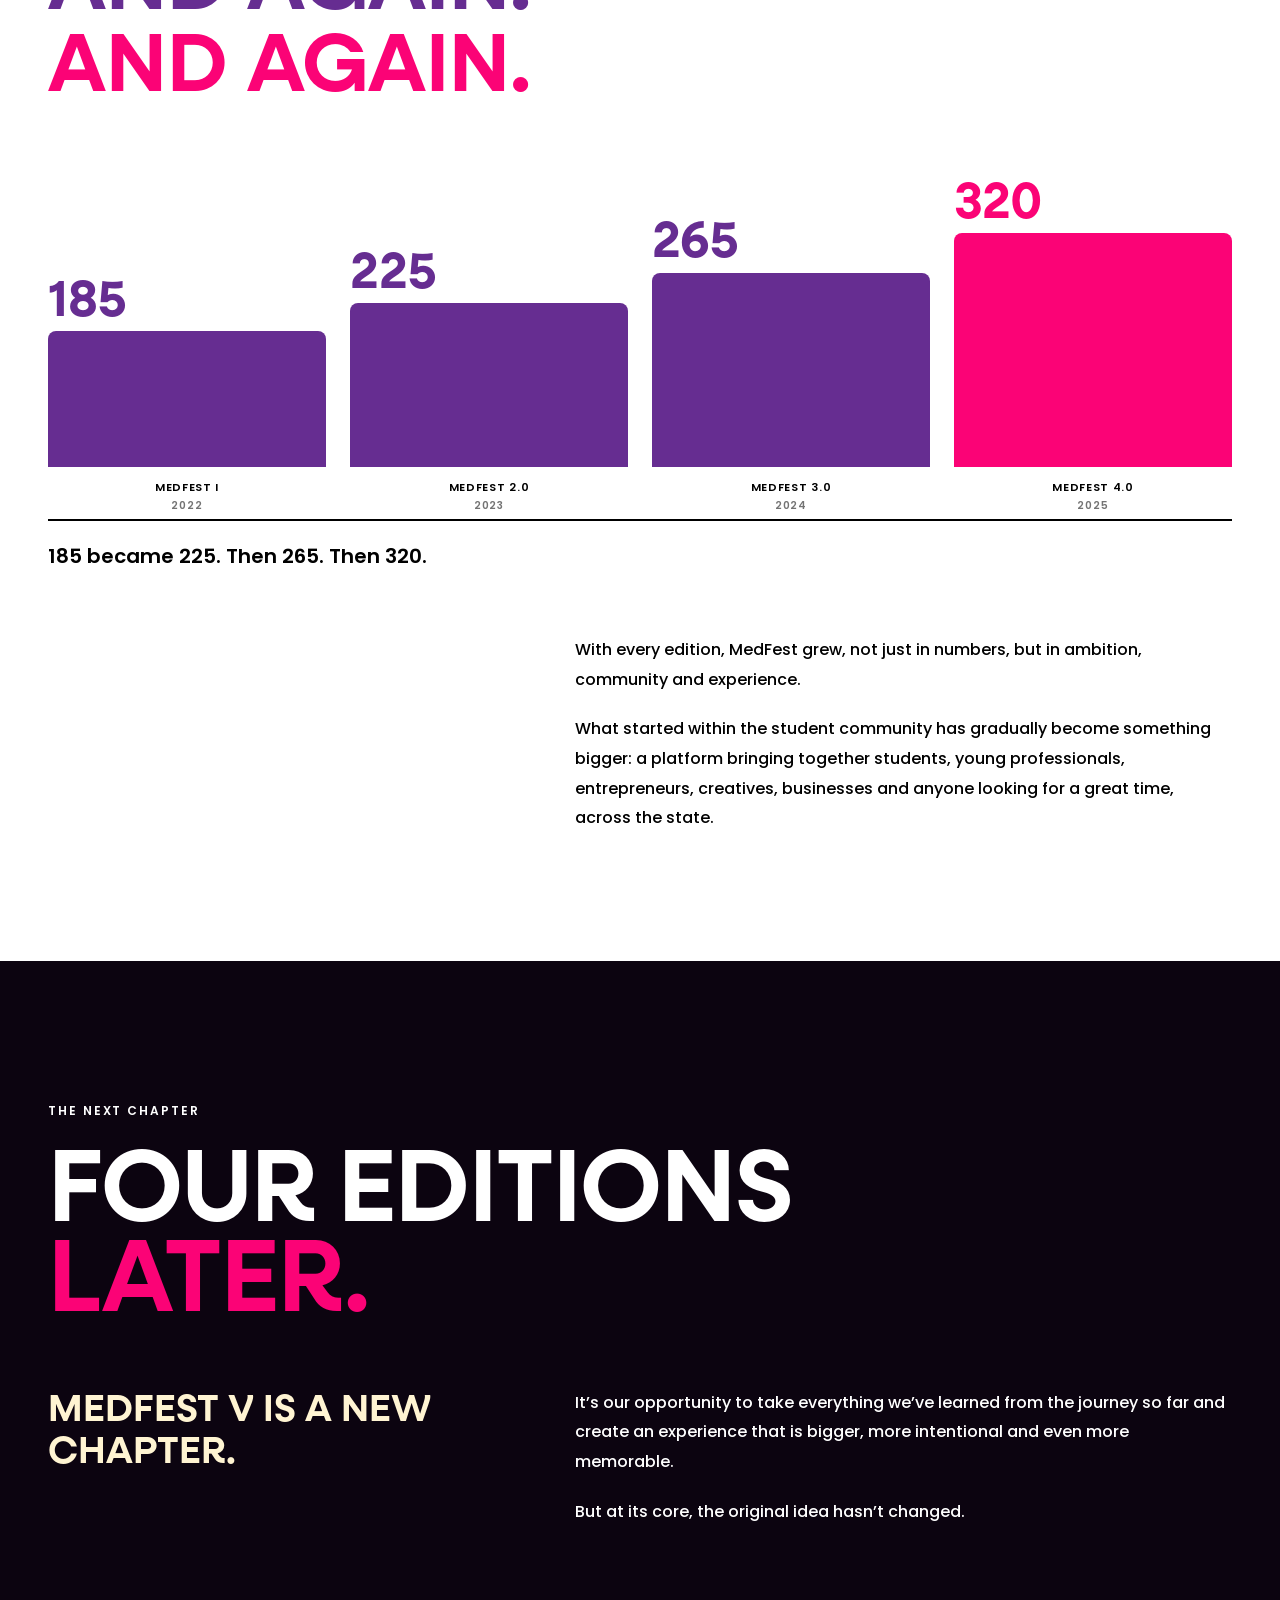
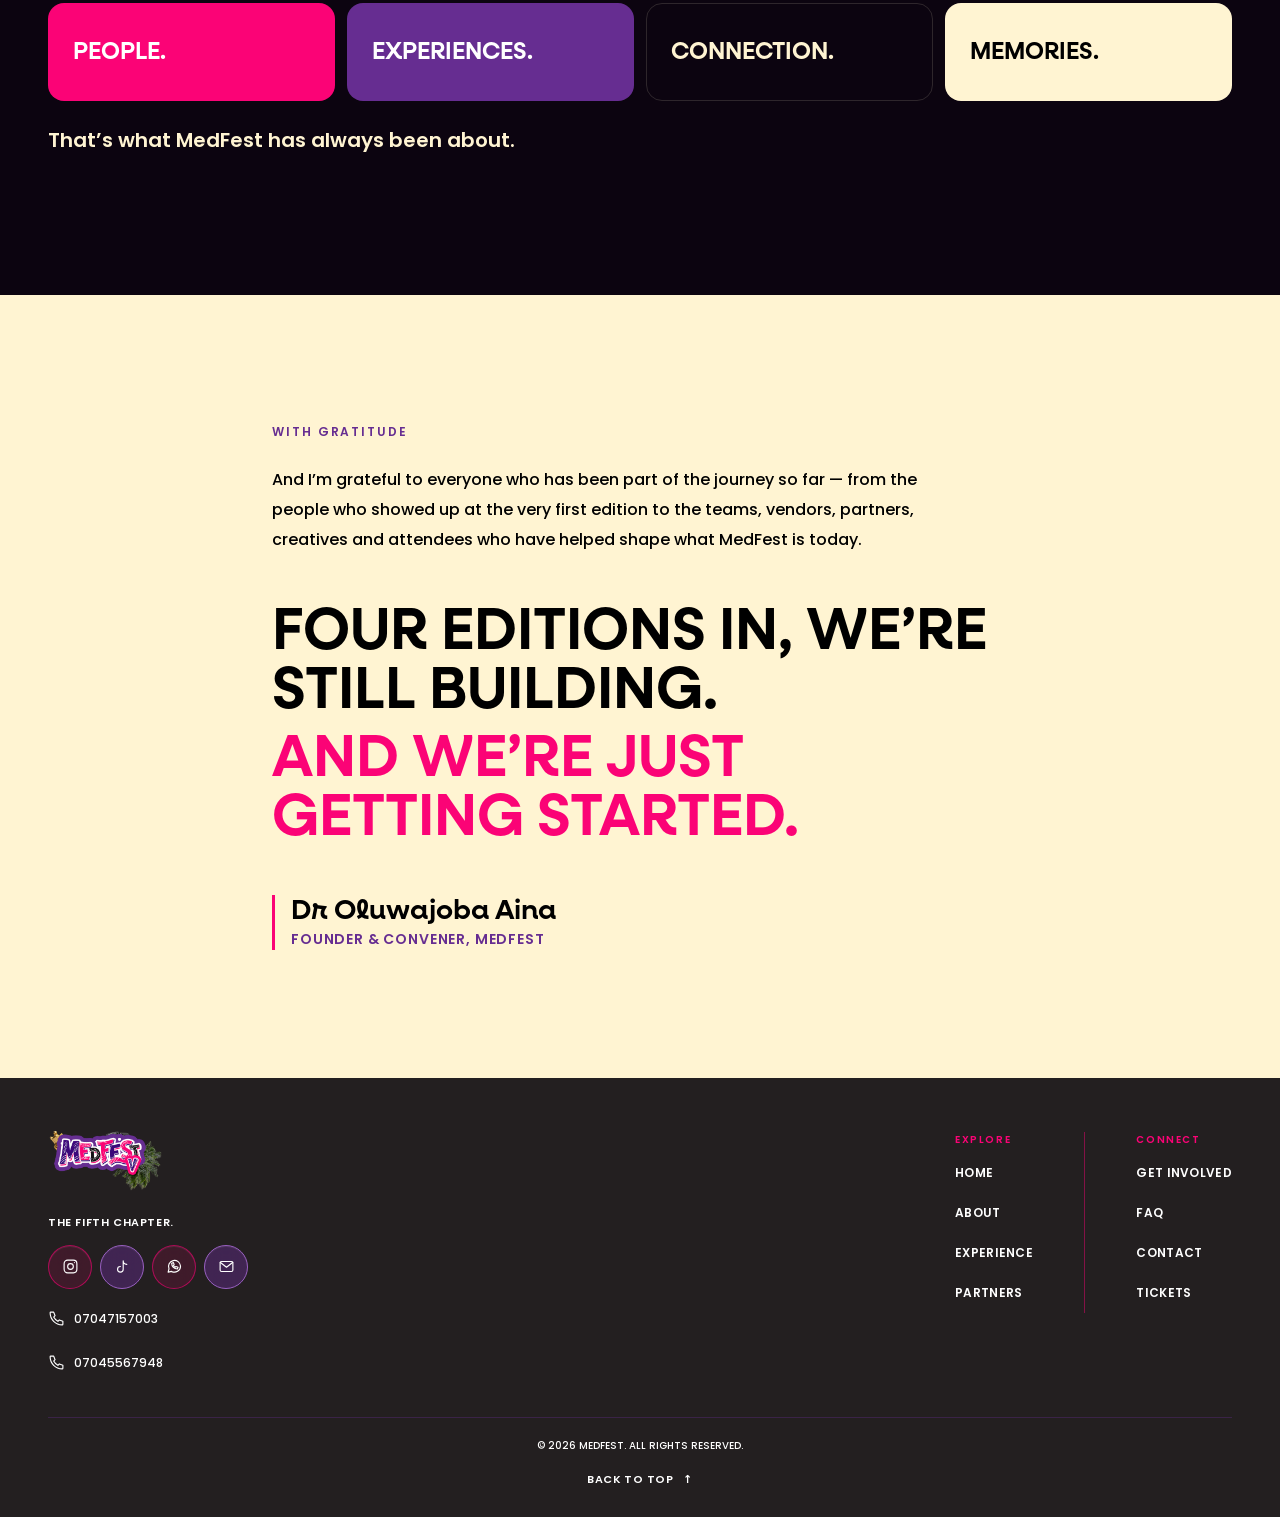
==== commit 64bd7a9d: "i adde notification Panel" ====
--- a/pages/about.html
+++ b/pages/about.html
@@ -4,151 +4,211 @@
     <meta charset="UTF-8" />
     <meta name="viewport" content="width=device-width, initial-scale=1.0" />
     <title>About MedFest Nigeria — The Story of MedFestNG | MedFest V</title>
-    <meta name="description" content="The story of MedFest (MedFestNG) in Ondo, Nigeria: from a 2022 student idea to a festival for everyone, told by founder and convener Dr Oluwajoba Aina." />
-    <meta name="keywords" content="MedFest, MedFestNG, MedFest Nigeria, MedFest UNIMED, MedFest Ondo, MedFest V, MedFest 2026, MedFest Ondo City, Ondo festival, Ondo City events, December 2026 festival Nigeria, music food culture festival Nigeria, lifestyle festival Ondo State, MedFest tickets, MedFest vendors, MedFest partnerships" />
+    <meta
+      name="description"
+      content="The story of MedFest (MedFestNG) in Ondo, Nigeria: from a 2022 student idea to a festival for everyone, told by founder and convener Dr Oluwajoba Aina."
+    />
+    <meta
+      name="keywords"
+      content="MedFest, MedFestNG, MedFest Nigeria, MedFest UNIMED, MedFest Ondo, MedFest V, MedFest 2026, MedFest Ondo City, Ondo festival, Ondo City events, December 2026 festival Nigeria, music food culture festival Nigeria, lifestyle festival Ondo State, MedFest tickets, MedFest vendors, MedFest partnerships"
+    />
     <meta name="author" content="MedFest (MedFestNG)" />
     <meta name="application-name" content="MedFest" />
-    <meta name="robots" content="index, follow, max-image-preview:large, max-snippet:-1, max-video-preview:-1" />
+    <meta
+      name="robots"
+      content="index, follow, max-image-preview:large, max-snippet:-1, max-video-preview:-1"
+    />
     <link rel="canonical" href="https://medfest.ng/pages/about.html" />
-    <link rel="alternate" hreflang="en-NG" href="https://medfest.ng/pages/about.html" />
-    <link rel="alternate" hreflang="x-default" href="https://medfest.ng/pages/about.html" />
+    <link
+      rel="alternate"
+      hreflang="en-NG"
+      href="https://medfest.ng/pages/about.html"
+    />
+    <link
+      rel="alternate"
+      hreflang="x-default"
+      href="https://medfest.ng/pages/about.html"
+    />
     <meta name="geo.region" content="NG-ON" />
     <meta name="geo.placename" content="Ondo City, Ondo State, Nigeria" />
     <meta property="og:type" content="website" />
     <meta property="og:site_name" content="MedFest" />
     <meta property="og:locale" content="en_NG" />
-    <meta property="og:title" content="About MedFest Nigeria — The Story of MedFestNG | MedFest V" />
-    <meta property="og:description" content="The story of MedFest (MedFestNG) in Ondo, Nigeria: from a 2022 student idea to a festival for everyone, told by founder and convener Dr Oluwajoba Aina." />
+    <meta
+      property="og:title"
+      content="About MedFest Nigeria — The Story of MedFestNG | MedFest V"
+    />
+    <meta
+      property="og:description"
+      content="The story of MedFest (MedFestNG) in Ondo, Nigeria: from a 2022 student idea to a festival for everyone, told by founder and convener Dr Oluwajoba Aina."
+    />
     <meta property="og:url" content="https://medfest.ng/pages/about.html" />
-    <meta property="og:image" content="https://medfest.ng/assets/images/og/medfest-og.jpg" />
+    <meta
+      property="og:image"
+      content="https://medfest.ng/assets/images/og/medfest-og.jpg"
+    />
     <meta property="og:image:width" content="1200" />
     <meta property="og:image:height" content="630" />
     <meta property="og:image:type" content="image/jpeg" />
-    <meta property="og:image:secure_url" content="https://medfest.ng/assets/images/og/medfest-og.jpg" />
-    <meta property="og:image:alt" content="MedFest V festival crowd in Ondo City, Nigeria" />
+    <meta
+      property="og:image:secure_url"
+      content="https://medfest.ng/assets/images/og/medfest-og.jpg"
+    />
+    <meta
+      property="og:image:alt"
+      content="MedFest V festival crowd in Ondo City, Nigeria"
+    />
     <meta name="twitter:card" content="summary_large_image" />
-    <meta name="twitter:title" content="About MedFest Nigeria — The Story of MedFestNG | MedFest V" />
-    <meta name="twitter:description" content="The story of MedFest (MedFestNG) in Ondo, Nigeria: from a 2022 student idea to a festival for everyone, told by founder and convener Dr Oluwajoba Aina." />
-    <meta name="twitter:image" content="https://medfest.ng/assets/images/og/medfest-og.jpg" />
+    <meta
+      name="twitter:title"
+      content="About MedFest Nigeria — The Story of MedFestNG | MedFest V"
+    />
+    <meta
+      name="twitter:description"
+      content="The story of MedFest (MedFestNG) in Ondo, Nigeria: from a 2022 student idea to a festival for everyone, told by founder and convener Dr Oluwajoba Aina."
+    />
+    <meta
+      name="twitter:image"
+      content="https://medfest.ng/assets/images/og/medfest-og.jpg"
+    />
     <!-- Paste your Google Search Console / Bing verification tag here (see SEO-README.md):
     <meta name="google-site-verification" content="YOUR_CODE" />
     <meta name="msvalidate.01" content="YOUR_CODE" />
     -->
     <script type="application/ld+json">
-{
-  "@context": "https://schema.org",
-  "@graph": [
-    {
-      "@type": "Organization",
-      "@id": "https://medfest.ng/#organization",
-      "name": "MedFest",
-      "alternateName": [
-        "MedFestNG",
-        "MedFest Nigeria",
-        "MedFest UNIMED",
-        "MedFestUnimed",
-        "MedFest Ondo",
-        "MedFest V"
-      ],
-      "legalName": "MedFest",
-      "url": "https://medfest.ng/",
-      "logo": {
-        "@type": "ImageObject",
-        "url": "https://medfest.ng/assets/icons/icon-512.png",
-        "width": 512,
-        "height": 512
-      },
-      "image": "https://medfest.ng/assets/images/og/medfest-og.jpg",
-      "description": "MedFest (also written MedFestNG, MedFest Nigeria, MedFest UNIMED or MedFest Ondo) is an annual lifestyle and social festival in Ondo City, Ondo State, Nigeria, celebrating music, food, culture, creativity, business and connection. It began in 2022 as a student-led idea and has run four editions.",
-      "foundingDate": "2022",
-      "founder": {
-        "@type": "Person",
-        "name": "Dr Oluwajoba Aina",
-        "jobTitle": "Founder & Convener"
-      },
-      "email": "medfestunimed@gmail.com",
-      "telephone": "+2347045567948",
-      "sameAs": [
-        "https://www.instagram.com/medfestng_/",
-        "https://www.tiktok.com/@medfest.v"
-      ],
-      "address": {
-        "@type": "PostalAddress",
-        "addressLocality": "Ondo City",
-        "addressRegion": "Ondo State",
-        "addressCountry": "NG"
-      },
-      "areaServed": {
-        "@type": "AdministrativeArea",
-        "name": "Ondo State, Nigeria"
-      },
-      "knowsAbout": [
-        "Music festivals",
-        "Food festivals",
-        "Nigerian culture",
-        "Brand activations",
-        "Experiential marketing"
-      ],
-      "contactPoint": [
-        {
-          "@type": "ContactPoint",
-          "contactType": "customer support",
-          "telephone": "+2347045567948",
-          "email": "medfestunimed@gmail.com",
-          "areaServed": "NG",
-          "availableLanguage": "English"
-        }
-      ]
-    },
-    {
-      "@type": "AboutPage",
-      "@id": "https://medfest.ng/pages/about.html#webpage",
-      "url": "https://medfest.ng/pages/about.html",
-      "name": "About MedFest Nigeria — The Story of MedFestNG | MedFest V",
-      "description": "The story of MedFest (MedFestNG) in Ondo, Nigeria: from a 2022 student idea to a festival for everyone, told by founder and convener Dr Oluwajoba Aina.",
-      "inLanguage": "en-NG",
-      "isPartOf": {
-        "@id": "https://medfest.ng/#website"
-      },
-      "about": {
-        "@id": "https://medfest.ng/#organization"
-      },
-      "primaryImageOfPage": {
-        "@type": "ImageObject",
-        "url": "https://medfest.ng/assets/images/og/medfest-og.jpg",
-        "width": 1200,
-        "height": 630
-      },
-      "mainEntity": {
-        "@id": "https://medfest.ng/#organization"
+      {
+        "@context": "https://schema.org",
+        "@graph": [
+          {
+            "@type": "Organization",
+            "@id": "https://medfest.ng/#organization",
+            "name": "MedFest",
+            "alternateName": [
+              "MedFestNG",
+              "MedFest Nigeria",
+              "MedFest UNIMED",
+              "MedFestUnimed",
+              "MedFest Ondo",
+              "MedFest V"
+            ],
+            "legalName": "MedFest",
+            "url": "https://medfest.ng/",
+            "logo": {
+              "@type": "ImageObject",
+              "url": "https://medfest.ng/assets/icons/icon-512.png",
+              "width": 512,
+              "height": 512
+            },
+            "image": "https://medfest.ng/assets/images/og/medfest-og.jpg",
+            "description": "MedFest (also written MedFestNG, MedFest Nigeria, MedFest UNIMED or MedFest Ondo) is an annual lifestyle and social festival in Ondo City, Ondo State, Nigeria, celebrating music, food, culture, creativity, business and connection. It began in 2022 as a student-led idea and has run four editions.",
+            "foundingDate": "2022",
+            "founder": {
+              "@type": "Person",
+              "name": "Dr Oluwajoba Aina",
+              "jobTitle": "Founder & Convener"
+            },
+            "email": "medfestunimed@gmail.com",
+            "telephone": "+2347045567948",
+            "sameAs": [
+              "https://www.instagram.com/medfestng_/",
+              "https://www.tiktok.com/@medfest.v"
+            ],
+            "address": {
+              "@type": "PostalAddress",
+              "addressLocality": "Ondo City",
+              "addressRegion": "Ondo State",
+              "addressCountry": "NG"
+            },
+            "areaServed": {
+              "@type": "AdministrativeArea",
+              "name": "Ondo State, Nigeria"
+            },
+            "knowsAbout": [
+              "Music festivals",
+              "Food festivals",
+              "Nigerian culture",
+              "Brand activations",
+              "Experiential marketing"
+            ],
+            "contactPoint": [
+              {
+                "@type": "ContactPoint",
+                "contactType": "customer support",
+                "telephone": "+2347045567948",
+                "email": "medfestunimed@gmail.com",
+                "areaServed": "NG",
+                "availableLanguage": "English"
+              }
+            ]
+          },
+          {
+            "@type": "AboutPage",
+            "@id": "https://medfest.ng/pages/about.html#webpage",
+            "url": "https://medfest.ng/pages/about.html",
+            "name": "About MedFest Nigeria — The Story of MedFestNG | MedFest V",
+            "description": "The story of MedFest (MedFestNG) in Ondo, Nigeria: from a 2022 student idea to a festival for everyone, told by founder and convener Dr Oluwajoba Aina.",
+            "inLanguage": "en-NG",
+            "isPartOf": {
+              "@id": "https://medfest.ng/#website"
+            },
+            "about": {
+              "@id": "https://medfest.ng/#organization"
+            },
+            "primaryImageOfPage": {
+              "@type": "ImageObject",
+              "url": "https://medfest.ng/assets/images/og/medfest-og.jpg",
+              "width": 1200,
+              "height": 630
+            },
+            "mainEntity": {
+              "@id": "https://medfest.ng/#organization"
+            }
+          },
+          {
+            "@type": "BreadcrumbList",
+            "itemListElement": [
+              {
+                "@type": "ListItem",
+                "position": 1,
+                "name": "MedFest",
+                "item": "https://medfest.ng/"
+              },
+              {
+                "@type": "ListItem",
+                "position": 2,
+                "name": "About",
+                "item": "https://medfest.ng/pages/about.html"
+              }
+            ]
+          }
+        ]
       }
-    },
-    {
-      "@type": "BreadcrumbList",
-      "itemListElement": [
-        {
-          "@type": "ListItem",
-          "position": 1,
-          "name": "MedFest",
-          "item": "https://medfest.ng/"
-        },
-        {
-          "@type": "ListItem",
-          "position": 2,
-          "name": "About",
-          "item": "https://medfest.ng/pages/about.html"
-        }
-      ]
-    }
-  ]
-}
     </script>
     <link rel="icon" href="../favicon.ico" sizes="48x48" />
-    <link rel="icon" type="image/png" sizes="48x48" href="../assets/icons/favicon-48x48.png" />
-    <link rel="icon" type="image/png" sizes="96x96" href="../assets/icons/favicon-96x96.png" />
-    <link rel="icon" type="image/png" sizes="192x192" href="../assets/icons/favicon-192x192.png" />
+    <link
+      rel="icon"
+      type="image/png"
+      sizes="48x48"
+      href="../assets/icons/favicon-48x48.png"
+    />
+    <link
+      rel="icon"
+      type="image/png"
+      sizes="96x96"
+      href="../assets/icons/favicon-96x96.png"
+    />
+    <link
+      rel="icon"
+      type="image/png"
+      sizes="192x192"
+      href="../assets/icons/favicon-192x192.png"
+    />
     <link rel="icon" type="image/svg+xml" href="../assets/icons/favicon.svg" />
-    <link rel="apple-touch-icon" sizes="180x180" href="../assets/icons/apple-touch-icon.png" />
+    <link
+      rel="apple-touch-icon"
+      sizes="180x180"
+      href="../assets/icons/apple-touch-icon.png"
+    />
     <link rel="manifest" href="../site.webmanifest" />
     <meta name="theme-color" content="#662d91" />
     <link rel="preconnect" href="https://fonts.googleapis.com" />
@@ -169,7 +229,21 @@
   </head>
   <body class="navigation-only about-page">
     <header>
-      <noscript><nav aria-label="MedFest site links"><a href="https://medfest.ng/">Home</a> <a href="https://medfest.ng/pages/about.html">About</a> <a href="https://medfest.ng/pages/experience.html">Experience</a> <a href="https://medfest.ng/pages/gallery.html">Gallery</a> <a href="https://medfest.ng/pages/partners.html">Partners</a> <a href="https://medfest.ng/pages/get-involved.html">Get Involved</a> <a href="https://medfest.ng/pages/faq.html">FAQ</a> <a href="https://medfest.ng/pages/contact.html">Contact</a> <a href="https://medfest.ng/">MedFest Nigeria (MedFestNG), Ondo City</a></nav></noscript>
+      <noscript
+        ><nav aria-label="MedFest site links">
+          <a href="https://medfest.ng/">Home</a>
+          <a href="https://medfest.ng/pages/about.html">About</a>
+          <a href="https://medfest.ng/pages/experience.html">Experience</a>
+          <a href="https://medfest.ng/pages/gallery.html">Gallery</a>
+          <a href="https://medfest.ng/pages/partners.html">Partners</a>
+          <a href="https://medfest.ng/pages/get-involved.html">Get Involved</a>
+          <a href="https://medfest.ng/pages/faq.html">FAQ</a>
+          <a href="https://medfest.ng/pages/contact.html">Contact</a>
+          <a href="https://medfest.ng/"
+            >MedFest Nigeria (MedFestNG), Ondo City</a
+          >
+        </nav></noscript
+      >
       <div id="navbar-root" data-root="../" data-active="about"></div>
       <div id="mobile-menu-root" data-root="../" data-active="about"></div>
     </header>
@@ -179,7 +253,9 @@
           <div class="about-hero__content">
             <p class="section-label">02 &mdash; About</p>
             <h1 id="about-title">It started<br />with an <em>idea.</em></h1>
-            <p class="about-hero__lead">The MedFest story, in the words of the person who started it.</p>
+            <p class="about-hero__lead">
+              The MedFest story, in the words of the person who started it.
+            </p>
           </div>
           <figure class="about-hero__photo">
             <img
@@ -200,9 +276,9 @@
           </header>
           <div class="about-note__body">
             <p class="about-note__opening">
-              In 2022, I had a simple idea: I wanted to create something that gave
-              young people a reason to step outside the routine of school and
-              simply experience something together.
+              In 2022, I had a simple idea: I wanted to create something that
+              gave young people a reason to step outside the routine of school
+              and simply experience something together.
             </p>
             <p>
               Something around music, food, businesses, games, creativity and
@@ -210,12 +286,12 @@
             </p>
             <p class="about-note__strong">That idea became MedFest.</p>
             <p>
-              Our first edition welcomed about 185 people, powered by a small team
-              and a lot of belief.
+              Our first edition welcomed about 185 people, powered by a small
+              team and a lot of belief.
             </p>
             <p class="about-note__mentions">
-              Special mentions to Dr Arike, Dr Miller, Dr Lewa, Dr Grace,
-              Dr Jody, Dr Olly, Dr Ebine, Lekki, Omotayo and Emmanuel.
+              Special mentions to Dr Arike, Dr Miller, Dr Lewa, Dr Grace, Dr
+              Jody, Dr Olly, Dr Ebine, Lekki, Omotayo, Kodak and Emmanuel.
             </p>
             <p>
               We didn&rsquo;t know exactly what it would become. We just knew we
@@ -225,34 +301,55 @@
         </div>
 
         <div class="container about-growth">
-          <p class="about-growth__lines" aria-label="Then we did it again. And again. And again.">
+          <p
+            class="about-growth__lines"
+            aria-label="Then we did it again. And again. And again."
+          >
             <span>Then we did it again.</span>
             <span>And again.</span>
             <span>And again.</span>
           </p>
-          <div class="about-growth__chart" role="list" aria-label="Attendance at each edition">
+          <div
+            class="about-growth__chart"
+            role="list"
+            aria-label="Attendance at each edition"
+          >
             <div class="about-growth__bar" role="listitem" style="--h: 58%">
               <span class="about-growth__value">185</span>
               <span class="about-growth__fill"></span>
-              <span class="about-growth__label">MedFest I<small>2022</small></span>
+              <span class="about-growth__label"
+                >MedFest I<small>2022</small></span
+              >
             </div>
             <div class="about-growth__bar" role="listitem" style="--h: 70%">
               <span class="about-growth__value">225</span>
               <span class="about-growth__fill"></span>
-              <span class="about-growth__label">MedFest 2.0<small>2023</small></span>
+              <span class="about-growth__label"
+                >MedFest 2.0<small>2023</small></span
+              >
             </div>
             <div class="about-growth__bar" role="listitem" style="--h: 83%">
               <span class="about-growth__value">265</span>
               <span class="about-growth__fill"></span>
-              <span class="about-growth__label">MedFest 3.0<small>2024</small></span>
-            </div>
-            <div class="about-growth__bar about-growth__bar--latest" role="listitem" style="--h: 100%">
+              <span class="about-growth__label"
+                >MedFest 3.0<small>2024</small></span
+              >
+            </div>
+            <div
+              class="about-growth__bar about-growth__bar--latest"
+              role="listitem"
+              style="--h: 100%"
+            >
               <span class="about-growth__value">320</span>
               <span class="about-growth__fill"></span>
-              <span class="about-growth__label">MedFest 4.0<small>2025</small></span>
-            </div>
-          </div>
-          <p class="about-growth__caption">185 became 225. Then 265. Then 320.</p>
+              <span class="about-growth__label"
+                >MedFest 4.0<small>2025</small></span
+              >
+            </div>
+          </div>
+          <p class="about-growth__caption">
+            185 became 225. Then 265. Then 320.
+          </p>
         </div>
 
         <div class="container about-note__layout about-note__layout--after">
@@ -280,22 +377,25 @@
             <p class="about-chapter__lead">MedFest V is a new chapter.</p>
             <div class="about-chapter__copy">
               <p>
-                It&rsquo;s our opportunity to take everything we&rsquo;ve learned
-                from the journey so far and create an experience that is bigger,
-                more intentional and even more memorable.
+                It&rsquo;s our opportunity to take everything we&rsquo;ve
+                learned from the journey so far and create an experience that is
+                bigger, more intentional and even more memorable.
               </p>
-              <p>
-                But at its core, the original idea hasn&rsquo;t changed.
-              </p>
-            </div>
-          </div>
-          <ul class="about-pillars" aria-label="What MedFest has always been about">
+              <p>But at its core, the original idea hasn&rsquo;t changed.</p>
+            </div>
+          </div>
+          <ul
+            class="about-pillars"
+            aria-label="What MedFest has always been about"
+          >
             <li>People.</li>
             <li>Experiences.</li>
             <li>Connection.</li>
             <li>Memories.</li>
           </ul>
-          <p class="about-chapter__closing">That&rsquo;s what MedFest has always been about.</p>
+          <p class="about-chapter__closing">
+            That&rsquo;s what MedFest has always been about.
+          </p>
         </div>
       </section>
 
@@ -304,10 +404,10 @@
           <div class="about-thanks__copy">
             <p class="section-label" id="about-thanks-title">With gratitude</p>
             <p class="about-thanks__text">
-              And I&rsquo;m grateful to everyone who has been part of the journey
-              so far &mdash; from the people who showed up at the very first
-              edition to the teams, vendors, partners, creatives and attendees who
-              have helped shape what MedFest is today.
+              And I&rsquo;m grateful to everyone who has been part of the
+              journey so far &mdash; from the people who showed up at the very
+              first edition to the teams, vendors, partners, creatives and
+              attendees who have helped shape what MedFest is today.
             </p>
             <p class="about-thanks__sign-off">
               Four editions in, we&rsquo;re still building.
@@ -315,7 +415,9 @@
             </p>
             <div class="about-signature">
               <p class="about-signature__name">Dr Oluwajoba Aina</p>
-              <p class="about-signature__role">Founder &amp; Convener, MedFest</p>
+              <p class="about-signature__role">
+                Founder &amp; Convener, MedFest
+              </p>
             </div>
           </div>
         </div>
